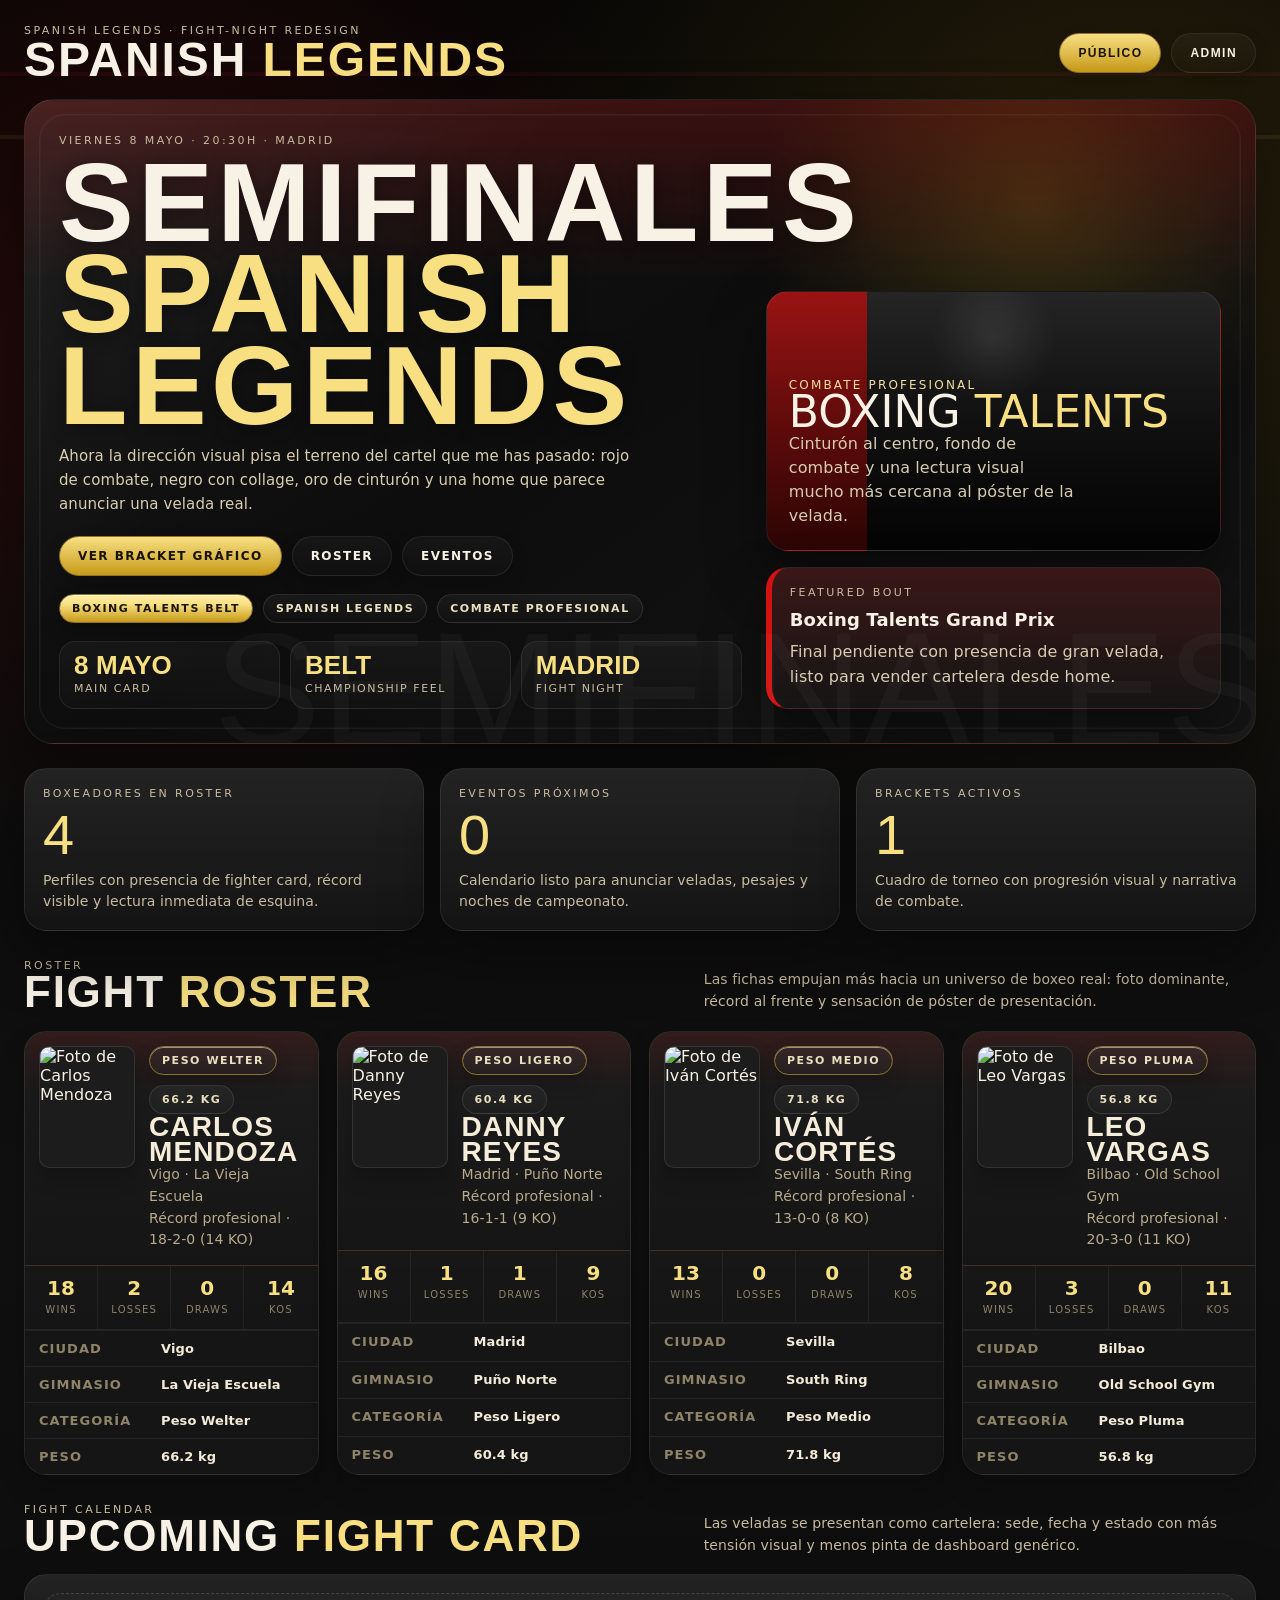
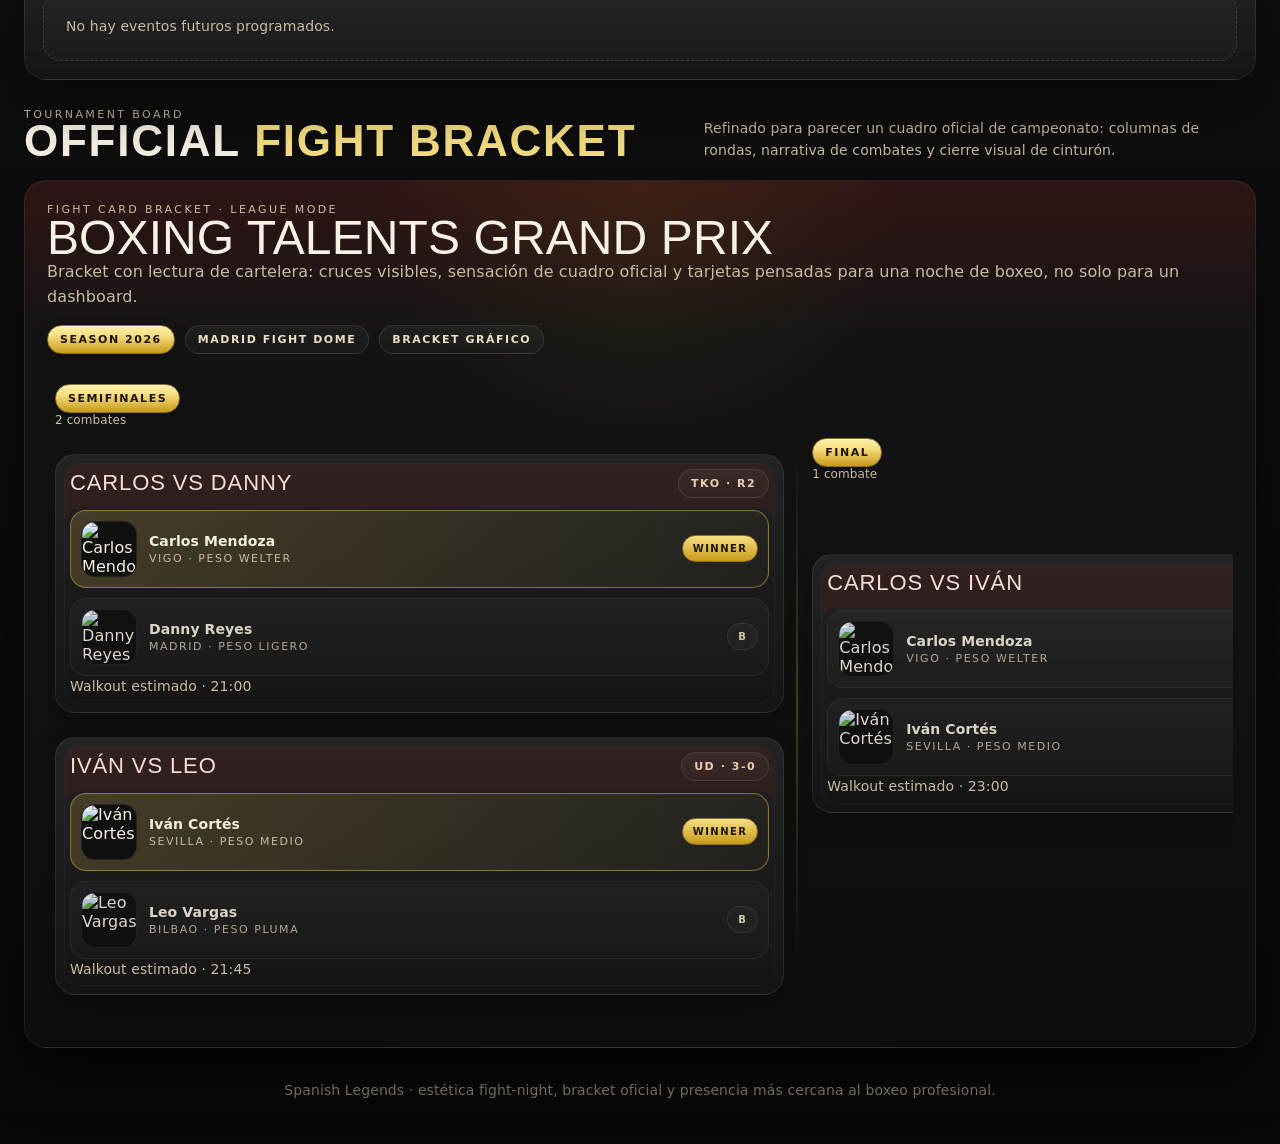
==== index.html @ de7a3618 "Unify fighter cards with a darker sober style" ====
<!DOCTYPE html>
<html lang="es">
<head>
  <meta charset="UTF-8" />
  <meta name="viewport" content="width=device-width, initial-scale=1.0" />
  <title>Spanish Legends — Boxing Talents Fight Night</title>
  <style>
    :root {
      --gold: #c79a18;
      --gold-2: #f7df82;
      --gold-soft: rgba(199, 154, 24, 0.2);
      --red: #d41111;
      --red-soft: rgba(212, 17, 17, 0.22);
      --ink: #050505;
      --panel: #101010;
      --panel-2: #151515;
      --panel-3: #1a1a1a;
      --line: rgba(255,255,255,.1);
      --text: #f8f2e6;
      --muted: #c8bca0;
      --success: #55b578;
      --danger: #ff7c7c;
      --shadow: 0 26px 58px rgba(0,0,0,.42);
      --radius: 22px;
    }

    * { box-sizing: border-box; margin: 0; padding: 0; }

    html { scroll-behavior: smooth; }

    body {
      font-family: Inter, system-ui, -apple-system, BlinkMacSystemFont, "Segoe UI", sans-serif;
      min-height: 100vh;
      color: var(--text);
      background:
        radial-gradient(circle at 12% 12%, rgba(212, 17, 17, .16), transparent 20%),
        radial-gradient(circle at 88% 8%, rgba(199, 154, 24, .16), transparent 24%),
        linear-gradient(180deg, #050505, #101010 44%, #070707 100%);
      letter-spacing: .1px;
    }

    body::before {
      content: "";
      position: fixed;
      inset: 0;
      pointer-events: none;
      opacity: .12;
      background-image:
        linear-gradient(rgba(255,255,255,.03) 1px, transparent 1px),
        linear-gradient(90deg, rgba(255,255,255,.02) 1px, transparent 1px);
      background-size: 100% 32px, 32px 100%;
      mask-image: linear-gradient(180deg, rgba(0,0,0,.92), rgba(0,0,0,.45));
    }

    body::after {
      content: "";
      position: fixed;
      inset: 0;
      pointer-events: none;
      background:
        linear-gradient(180deg, transparent 0 8%, rgba(181,20,47,.16) 8% 8.4%, transparent 8.4% 15%, rgba(201,168,76,.16) 15% 15.4%, transparent 15.4% 100%);
      opacity: .55;
      mix-blend-mode: screen;
    }

    a { color: inherit; text-decoration: none; }

    .wrap {
      max-width: 1360px;
      margin: 0 auto;
      padding: 24px;
      position: relative;
      z-index: 1;
    }

    .topbar {
      display: flex;
      justify-content: space-between;
      gap: 18px;
      align-items: center;
      flex-wrap: wrap;
      padding-bottom: 16px;
    }

    .eyebrow,
    .label,
    .micro-copy {
      text-transform: uppercase;
      letter-spacing: .22em;
      font-size: 11px;
      color: var(--muted);
    }

    .page-title,
    .hero-title,
    .section-title,
    .fighter-name,
    .event-name,
    .match-vs,
    .champion-name {
      font-family: Impact, Haettenschweiler, "Arial Narrow Bold", sans-serif;
      letter-spacing: .04em;
      text-transform: uppercase;
    }

    .page-title {
      font-size: clamp(32px, 5vw, 48px);
      line-height: .95;
    }

    .page-title span,
    .hero-title span,
    .section-title span,
    .champion-name span {
      color: var(--gold-2);
    }

    .tabs,
    .cta-group,
    .hero-actions,
    .fighter-badges,
    .brand-row,
    .item-actions {
      display: flex;
      gap: 10px;
      flex-wrap: wrap;
    }

    button,
    .cta,
    .tab {
      appearance: none;
      border: 1px solid rgba(255,255,255,.08);
      background: linear-gradient(180deg, rgba(255,255,255,.07), rgba(255,255,255,.02));
      color: var(--text);
      border-radius: 999px;
      padding: 12px 18px;
      cursor: pointer;
      font-size: 12px;
      font-weight: 800;
      text-transform: uppercase;
      letter-spacing: .12em;
      transition: transform .18s ease, border-color .18s ease, background .18s ease;
      box-shadow: 0 8px 18px rgba(0,0,0,.18);
    }

    button:hover,
    .cta:hover,
    .tab:hover { transform: translateY(-1px); }

    .cta,
    .tab.active,
    button:not(.secondary):not(.ghost) {
      background: linear-gradient(180deg, var(--gold-2), var(--gold));
      color: #17120a;
      border-color: #8f722e;
    }

    .secondary,
    .ghost,
    .tab.secondary {
      background: linear-gradient(180deg, rgba(255,255,255,.04), rgba(255,255,255,.01));
      color: var(--text);
      border-color: rgba(255,255,255,.08);
    }

    .hero {
      position: relative;
      padding: 34px;
      border-radius: calc(var(--radius) + 8px);
      overflow: hidden;
      background:
        linear-gradient(135deg, rgba(255,255,255,.05), transparent 30%),
        linear-gradient(180deg, rgba(212,17,17,.22), rgba(212,17,17,0) 28%),
        radial-gradient(circle at 82% 16%, rgba(199,154,24,.22), transparent 24%),
        linear-gradient(145deg, #171717 0%, #0d0d0d 46%, #141414 100%);
      border: 1px solid rgba(255,255,255,.08);
      box-shadow: var(--shadow);
      margin-bottom: 24px;
    }

    .hero::after {
      content: "SEMIFINALES";
      position: absolute;
      right: -18px;
      bottom: -18px;
      font-family: Impact, Haettenschweiler, "Arial Narrow Bold", sans-serif;
      font-size: clamp(68px, 14vw, 160px);
      line-height: .9;
      color: rgba(255,255,255,.03);
      pointer-events: none;
    }

    .hero::before {
      content: "";
      position: absolute;
      inset: 14px;
      border: 1px solid rgba(255,255,255,.06);
      border-radius: calc(var(--radius) + 4px);
      pointer-events: none;
      box-shadow: inset 0 0 0 1px rgba(255,255,255,.02);
    }

    .hero-grid {
      display: grid;
      grid-template-columns: minmax(0, 1.2fr) minmax(320px, .8fr);
      gap: 24px;
      align-items: end;
    }

    .hero-copy { max-width: 720px; }

    .hero-title {
      font-size: clamp(54px, 9vw, 112px);
      line-height: .82;
      margin: 10px 0 12px;
      text-shadow: 0 4px 18px rgba(0,0,0,.38);
    }

    .hero-description {
      max-width: 62ch;
      color: #d9ceb0;
      line-height: 1.6;
      font-size: 15px;
    }

    .hero-actions { margin-top: 20px; }

    .hero-badges,
    .fighter-badge,
    .event-badge,
    .round-title,
    .status-chip,
    .brand-pill,
    .belt-mark {
      display: inline-flex;
      align-items: center;
      gap: 8px;
      border-radius: 999px;
      border: 1px solid rgba(255,255,255,.1);
      padding: 7px 12px;
      font-size: 11px;
      text-transform: uppercase;
      letter-spacing: .14em;
      font-weight: 700;
    }

    .belt-mark,
    .round-title,
    .hero-badge--gold,
    .fighter-badge--gold {
      color: #1c1407;
      background: linear-gradient(180deg, #fff0a8, var(--gold-2) 35%, var(--gold));
      border-color: #8f722e;
      box-shadow: inset 0 1px 0 rgba(255,255,255,.5), 0 8px 18px rgba(0,0,0,.22);
    }

    .hero-badge--dark,
    .fighter-badge,
    .event-badge,
    .brand-pill,
    .status-chip {
      color: #eadfbe;
      background: linear-gradient(180deg, rgba(255,255,255,.05), rgba(255,255,255,.02));
    }

    .hero-side {
      display: grid;
      gap: 16px;
    }

    .hero-poster,
    .promo-card,
    .card {
      position: relative;
      overflow: hidden;
      border-radius: var(--radius);
      background:
        linear-gradient(180deg, rgba(255,255,255,.04), rgba(255,255,255,.015)),
        linear-gradient(180deg, var(--panel-3), var(--panel));
      border: 1px solid rgba(255,255,255,.08);
      box-shadow: var(--shadow);
    }

    .hero-poster {
      min-height: 260px;
      padding: 22px;
      display: grid;
      align-content: end;
      background:
        linear-gradient(180deg, rgba(0,0,0,.12), rgba(0,0,0,.74)),
        linear-gradient(90deg, rgba(212,17,17,.78) 0 22%, rgba(212,17,17,0) 22%),
        radial-gradient(circle at 50% 18%, rgba(255,255,255,.12), transparent 20%),
        linear-gradient(180deg, #2a2a2a 0%, #111 100%);
    }

    .poster-kicker { color: #f3df9f; font-size: 12px; text-transform: uppercase; letter-spacing: .18em; }
    .poster-title { font-size: clamp(28px, 5vw, 44px); line-height: .92; }
    .poster-subtitle { color: #d8ccb0; max-width: 28ch; line-height: 1.5; }

    .promo-card {
      padding: 18px;
      display: grid;
      gap: 10px;
      background:
        linear-gradient(180deg, rgba(212,17,17,.18), rgba(255,255,255,.02)),
        linear-gradient(180deg, #181818, #101010);
      border-left: 6px solid var(--red);
    }

    .promo-card strong { font-size: 18px; }
    .promo-card p { color: #d8ccb2; line-height: 1.55; }

    .impact-strip {
      margin-top: 18px;
      display: grid;
      grid-template-columns: repeat(3, minmax(0, 1fr));
      gap: 10px;
    }

    .impact-pill {
      padding: 12px 14px;
      border-radius: 16px;
      border: 1px solid rgba(255,255,255,.08);
      background: linear-gradient(180deg, rgba(255,255,255,.04), rgba(255,255,255,.015));
    }

    .impact-pill strong {
      display: block;
      font-family: Impact, Haettenschweiler, "Arial Narrow Bold", sans-serif;
      font-size: 26px;
      line-height: .88;
      color: var(--gold-2);
    }

    .impact-pill span {
      font-size: 11px;
      text-transform: uppercase;
      letter-spacing: .14em;
      color: var(--muted);
    }

    .stats {
      display: grid;
      grid-template-columns: repeat(auto-fit, minmax(180px, 1fr));
      gap: 16px;
      margin-bottom: 28px;
    }

    .stat-card {
      padding: 22px;
      min-height: 142px;
      display: grid;
      gap: 10px;
      align-content: end;
    }

    .stat-number {
      font-family: Impact, Haettenschweiler, "Arial Narrow Bold", sans-serif;
      font-size: clamp(36px, 5vw, 56px);
      line-height: .9;
      color: var(--gold-2);
    }

    .stat-copy { color: var(--muted); line-height: 1.5; font-size: 14px; }

    .section { margin-top: 28px; }
    .section-head {
      display: flex;
      justify-content: space-between;
      gap: 16px;
      align-items: end;
      margin-bottom: 18px;
      flex-wrap: wrap;
    }

    .section-title {
      font-size: clamp(30px, 5vw, 44px);
      line-height: .92;
    }

    .section-copy {
      color: var(--muted);
      max-width: 62ch;
      line-height: 1.6;
      font-size: 14px;
    }

    .grid { display: grid; gap: 18px; }
    .fighters-grid { grid-template-columns: repeat(auto-fit, minmax(280px, 1fr)); }
    .events-grid { grid-template-columns: repeat(auto-fit, minmax(260px, 1fr)); }
    .list { display: grid; gap: 12px; }

    .card { padding: 18px; }

    .fighter-card {
      display: grid;
      gap: 0;
      min-height: 100%;
      padding: 0;
      overflow: hidden;
      background:
        linear-gradient(180deg, rgba(255,255,255,.03), rgba(255,255,255,.01)),
        linear-gradient(180deg, #181818, #111111);
      border: 1px solid rgba(255,255,255,.08);
      box-shadow: 0 14px 26px rgba(0,0,0,.22);
    }

    .fighter-hero {
      position: relative;
      display: grid;
      grid-template-columns: 96px 1fr;
      gap: 14px;
      align-items: start;
      padding: 14px;
      background:
        linear-gradient(180deg, rgba(212,17,17,.12), rgba(212,17,17,0) 26%),
        linear-gradient(180deg, #1d1d1d, #151515);
      border-bottom: 1px solid rgba(255,255,255,.08);
    }

    .fighter-photo {
      width: 96px;
      height: 122px;
      border-radius: 10px;
      object-fit: cover;
      border: 1px solid rgba(255,255,255,.1);
      background: #1c1c1c;
      box-shadow: 0 10px 20px rgba(0,0,0,.22);
    }

    .fighter-name {
      font-size: 28px;
      line-height: .9;
      color: #f5ecda;
    }

    .fighter-card .fighter-meta,
    .fighter-card .record {
      color: #b9ab8c;
    }

    .fighter-meta,
    .record,
    .event-meta,
    .round-subtitle,
    .match-note,
    .empty-state,
    footer,
    .form-help,
    .err,
    .ok { font-size: 14px; line-height: 1.55; color: var(--muted); }

    .fighter-record {
      display: grid;
      grid-template-columns: repeat(4, minmax(0, 1fr));
      gap: 0;
      background: #121212;
      border-bottom: 1px solid rgba(255,255,255,.08);
    }

    .fighter-stat {
      padding: 12px 10px;
      background: linear-gradient(180deg, rgba(255,255,255,.02), rgba(255,255,255,.01));
      border-right: 1px solid rgba(255,255,255,.06);
      text-align: center;
    }

    .fighter-stat:last-child { border-right: 0; }

    .fighter-stat strong {
      display: block;
      font-family: Inter, system-ui, sans-serif;
      font-size: 20px;
      line-height: 1;
      font-weight: 900;
      color: var(--gold-2);
    }

    .fighter-stat span {
      font-size: 10px;
      text-transform: uppercase;
      letter-spacing: .12em;
      color: #8f8368;
    }

    .fighter-table {
      display: grid;
      background: #151515;
    }

    .fighter-row {
      display: grid;
      grid-template-columns: 110px 1fr;
      gap: 12px;
      padding: 10px 14px;
      border-top: 1px solid rgba(255,255,255,.06);
      font-size: 13px;
      color: #dbd0b8;
    }

    .fighter-row dt {
      font-weight: 800;
      text-transform: uppercase;
      letter-spacing: .08em;
      color: #8f8368;
    }

    .fighter-row dd {
      margin: 0;
      font-weight: 600;
      color: #f3ead7;
    }

    .event-card {
      min-height: 100%;
      display: grid;
      gap: 14px;
      padding: 20px;
    }

    .event-name { font-size: 30px; line-height: .95; }

    .event-line {
      display: flex;
      justify-content: space-between;
      gap: 14px;
      align-items: center;
      flex-wrap: wrap;
    }

    .bracket-shell {
      padding: 22px;
      background:
        linear-gradient(180deg, rgba(212,17,17,.14), rgba(212,17,17,0) 18%),
        radial-gradient(circle at 50% 0%, rgba(199,154,24,.1), transparent 25%),
        linear-gradient(180deg, #151515, #0d0d0d);
    }

    .bracket-meta {
      display: flex;
      justify-content: space-between;
      gap: 16px;
      align-items: center;
      flex-wrap: wrap;
      margin-bottom: 20px;
    }

    .bracket-name {
      font-family: Impact, Haettenschweiler, "Arial Narrow Bold", sans-serif;
      font-size: clamp(32px, 5vw, 48px);
      line-height: .92;
      text-transform: uppercase;
    }

    .bracket-subcopy { color: var(--muted); line-height: 1.55; }

    .bracket-graphic {
      overflow-x: auto;
      padding-bottom: 12px;
    }

    .bracket-grid {
      display: grid;
      grid-auto-flow: column;
      grid-auto-columns: minmax(300px, 1fr);
      gap: 28px;
      min-width: max-content;
      align-items: start;
      padding: 10px 8px 18px;
    }

    .round-col {
      position: relative;
      display: grid;
      gap: var(--match-gap, 24px);
      padding-top: var(--round-offset, 0px);
      min-width: 300px;
    }

    .round-col::after {
      content: "";
      position: absolute;
      top: 58px;
      right: -14px;
      bottom: 26px;
      width: 2px;
      background: linear-gradient(180deg, transparent, rgba(201,168,76,.3), transparent);
    }

    .round-col:last-child::after,
    .round-col.champion-col::after { display: none; }

    .round-title { width: fit-content; margin-bottom: 2px; }
    .round-subtitle { font-size: 12px; margin-top: -4px; }

    .match-card {
      position: relative;
      padding: 14px;
      border-radius: 20px;
      background:
        linear-gradient(180deg, rgba(255,255,255,.04), rgba(255,255,255,.015)),
        linear-gradient(180deg, #1a1a1a, #101010);
      border: 1px solid rgba(255,255,255,.08);
      box-shadow: 0 12px 24px rgba(0,0,0,.24);
      overflow: hidden;
    }

    .match-card::before {
      content: "";
      position: absolute;
      right: -15px;
      top: 50%;
      width: 15px;
      height: 2px;
      background: rgba(201,168,76,.55);
      transform: translateY(-50%);
    }

    .match-card::after {
      content: "";
      position: absolute;
      inset: 8px;
      border-radius: 16px;
      border: 1px solid rgba(255,255,255,.03);
      pointer-events: none;
      box-shadow: inset 0 44px 0 rgba(212,17,17,.08);
    }

    .round-col:last-child .match-card::before,
    .champion-col .match-card::before { display: none; }

    .match-topline,
    .fighter-slot,
    .champion-card,
    .admin-shell,
    .form-grid {
      display: grid;
      gap: 12px;
    }

    .match-topline {
      grid-template-columns: 1fr auto;
      align-items: center;
      margin-bottom: 12px;
    }

    .match-vs { font-size: 22px; line-height: .92; }

    .fighter-slot {
      grid-template-columns: 56px 1fr auto;
      align-items: center;
      gap: 12px;
      padding: 10px;
      border-radius: 16px;
      border: 1px solid rgba(255,255,255,.06);
      background: linear-gradient(180deg, rgba(255,255,255,.03), rgba(255,255,255,.015));
    }

    .fighter-slot + .fighter-slot { margin-top: 10px; }

    .fighter-slot.winner {
      border-color: rgba(201,168,76,.55);
      background: linear-gradient(90deg, rgba(201,168,76,.22), rgba(201,168,76,.04));
      box-shadow: inset 0 0 0 1px rgba(255,255,255,.03);
    }

    .fighter-slot.pending {
      opacity: .88;
    }

    .slot-photo {
      width: 56px;
      height: 56px;
      border-radius: 14px;
      object-fit: cover;
      background: #0f0f0f;
      border: 1px solid rgba(255,255,255,.08);
    }

    .slot-name {
      font-weight: 800;
      font-size: 14px;
      color: #f5efdc;
    }

    .slot-meta {
      font-size: 11px;
      text-transform: uppercase;
      letter-spacing: .14em;
      color: var(--muted);
      margin-top: 3px;
    }

    .slot-seed,
    .winner-chip {
      justify-self: end;
      border-radius: 999px;
      padding: 7px 10px;
      font-size: 10px;
      text-transform: uppercase;
      letter-spacing: .14em;
      font-weight: 800;
      border: 1px solid rgba(255,255,255,.08);
      color: #eadfbe;
      background: rgba(255,255,255,.03);
    }

    .winner-chip {
      color: #1b1407;
      background: linear-gradient(180deg, var(--gold-2), var(--gold));
      border-color: #8f722e;
    }

    .champion-col {
      min-width: 320px;
      align-self: center;
      padding-top: 90px;
    }

    .champion-card {
      align-content: start;
      gap: 16px;
      min-height: 260px;
      padding: 20px;
      border-radius: 24px;
      background:
        linear-gradient(180deg, rgba(255,255,255,.86), rgba(255,255,255,.78)),
        linear-gradient(180deg, #ffffff, #e8e2d7 100%);
      border: 3px solid rgba(199,154,24,.7);
      box-shadow: 0 22px 42px rgba(0,0,0,.34);
    }

    .champion-card img {
      width: 100%;
      max-width: 180px;
      aspect-ratio: 1 / 1.08;
      object-fit: cover;
      margin: 0 auto;
      border-radius: 22px;
      border: 1px solid rgba(255,255,255,.1);
    }

    .champion-name {
      font-size: 34px;
      line-height: .92;
      text-align: center;
      color: #20170a;
    }

    .champion-copy {
      text-align: center;
      color: #5e4b24;
      line-height: 1.6;
      font-size: 14px;
      font-weight: 700;
    }

    .empty-state {
      padding: 22px;
      border-radius: 18px;
      border: 1px dashed rgba(255,255,255,.14);
      background: rgba(255,255,255,.02);
    }

    .admin-shell {
      grid-template-columns: 240px minmax(0, 1fr);
      gap: 16px;
      align-items: start;
    }

    .admin-menu { display: grid; gap: 10px; }

    .admin-panel h3 {
      margin-bottom: 12px;
      font-size: 24px;
      font-family: Impact, Haettenschweiler, "Arial Narrow Bold", sans-serif;
      letter-spacing: .04em;
      text-transform: uppercase;
    }

    form { display: grid; gap: 12px; margin-bottom: 16px; }

    .form-grid {
      grid-template-columns: repeat(auto-fit, minmax(180px, 1fr));
    }

    input,
    select {
      width: 100%;
      border: 1px solid rgba(255,255,255,.08);
      border-radius: 14px;
      padding: 13px 14px;
      background: #0d0d0d;
      color: var(--text);
      outline: none;
    }

    input:focus,
    select:focus {
      border-color: rgba(201,168,76,.5);
      box-shadow: 0 0 0 3px rgba(201,168,76,.12);
    }

    select[multiple] { min-height: 180px; }

    .err { color: var(--danger); }
    .ok { color: var(--success); }
    .match { border-top: 1px dashed rgba(255,255,255,.08); padding-top: 14px; margin-top: 14px; }

    footer {
      padding: 32px 0 18px;
      text-align: center;
      color: #817864;
    }

    @media (max-width: 1100px) {
      .hero-grid,
      .admin-shell {
        grid-template-columns: 1fr;
      }
    }

    @media (max-width: 720px) {
      .wrap { padding: 18px; }
      .hero { padding: 24px; }
      .fighter-hero { grid-template-columns: 88px 1fr; }
      .fighter-photo { width: 88px; height: 120px; }
      .fighter-record { grid-template-columns: repeat(2, 1fr); }
      .fighter-slot { grid-template-columns: 46px 1fr; }
      .slot-seed,
      .winner-chip { grid-column: 2; justify-self: start; }
      .slot-photo { width: 46px; height: 46px; border-radius: 12px; }
      .bracket-grid { grid-auto-columns: minmax(270px, 1fr); }
      .round-col,
      .champion-col { min-width: 270px; }
      .impact-strip { grid-template-columns: 1fr; }
    }
  </style>
</head>
<body>
  <div class="wrap" id="app"></div>

  <script>
    const WEIGHT_CLASSES = [
      { key: 'Peso Mosca', min: 0, max: 50.8 },
      { key: 'Peso Gallo', min: 50.9, max: 53.5 },
      { key: 'Peso Pluma', min: 53.6, max: 57.1 },
      { key: 'Peso Ligero', min: 57.2, max: 61.2 },
      { key: 'Peso Welter', min: 61.3, max: 66.7 },
      { key: 'Peso Medio', min: 66.8, max: 72.6 },
      { key: 'Peso Semipesado', min: 72.7, max: 79.4 },
      { key: 'Peso Pesado', min: 79.5, max: 130 }
    ];

    const storageKey = 'boxing-talents-mvp1';
    let editRefs = { fighterId: null, eventId: null };

    function uid() {
      return crypto.randomUUID();
    }

    function createDefaultFighters() {
      return [
        { id: uid(), name: 'Carlos Mendoza', city: 'Vigo', gym: 'La Vieja Escuela', category: 'Peso Welter', weight: 66.2, wins: 18, losses: 2, draws: 0, kos: 14, photo: 'https://images.unsplash.com/photo-1517836357463-d25dfeac3438?auto=format&fit=crop&w=720&q=80' },
        { id: uid(), name: 'Danny Reyes', city: 'Madrid', gym: 'Puño Norte', category: 'Peso Ligero', weight: 60.4, wins: 16, losses: 1, draws: 1, kos: 9, photo: 'https://images.unsplash.com/photo-1517430816045-df4b7de11d1d?auto=format&fit=crop&w=720&q=80' },
        { id: uid(), name: 'Iván Cortés', city: 'Sevilla', gym: 'South Ring', category: 'Peso Medio', weight: 71.8, wins: 13, losses: 0, draws: 0, kos: 8, photo: 'https://images.unsplash.com/photo-1544717305-2782549b5136?auto=format&fit=crop&w=720&q=80' },
        { id: uid(), name: 'Leo Vargas', city: 'Bilbao', gym: 'Old School Gym', category: 'Peso Pluma', weight: 56.8, wins: 20, losses: 3, draws: 0, kos: 11, photo: 'https://images.unsplash.com/photo-1566753323558-f4e0952af115?auto=format&fit=crop&w=720&q=80' }
      ];
    }

    function getRoundName(size, fallback = 'Ronda inicial') {
      const labels = {
        2: 'Final',
        4: 'Semifinales',
        8: 'Cuartos de final',
        16: 'Octavos de final'
      };
      return labels[size] || fallback;
    }

    function buildBracketRounds(participants, firstRoundName) {
      const rounds = [];
      let currentParticipants = [...participants];
      let roundSize = participants.length;

      while (currentParticipants.length >= 2) {
        const matches = [];
        for (let i = 0; i < currentParticipants.length; i += 2) {
          matches.push({
            fighter1Id: currentParticipants[i] || null,
            fighter2Id: currentParticipants[i + 1] || null,
            winnerId: null,
            method: 'Pendiente',
            scheduled: null
          });
        }

        rounds.push({
          name: rounds.length === 0 ? firstRoundName : getRoundName(roundSize, `Ronda ${rounds.length + 1}`),
          matches
        });

        currentParticipants = new Array(Math.floor(currentParticipants.length / 2)).fill(null);
        roundSize = currentParticipants.length;
      }

      return rounds;
    }

    function createDemoBracket(fighters) {
      const participants = fighters.slice(0, 4).map(f => f.id);
      const rounds = buildBracketRounds(participants, 'Semifinales');

      if (rounds[0]?.matches[0]) {
        rounds[0].matches[0].winnerId = fighters[0].id;
        rounds[0].matches[0].method = 'TKO · R2';
        rounds[0].matches[0].scheduled = '21:00';
      }
      if (rounds[0]?.matches[1]) {
        rounds[0].matches[1].winnerId = fighters[2].id;
        rounds[0].matches[1].method = 'UD · 3-0';
        rounds[0].matches[1].scheduled = '21:45';
      }
      if (rounds[1]?.matches[0]) {
        rounds[1].matches[0].fighter1Id = fighters[0].id;
        rounds[1].matches[0].fighter2Id = fighters[2].id;
        rounds[1].matches[0].scheduled = '23:00';
      }

      return {
        id: uid(),
        name: 'Boxing Talents Grand Prix',
        season: '2026',
        venue: 'Madrid Fight Dome',
        isActive: true,
        rounds
      };
    }

    function createDefaultState() {
      const fighters = createDefaultFighters();
      const events = [
        { id: uid(), name: 'Night of Talents', date: '2026-05-12', venue: 'Madrid Arena', status: 'Programado' },
        { id: uid(), name: 'Golden Gloves', date: '2026-06-01', venue: 'Bilbao Coliseum', status: 'Abierto' }
      ];

      return {
        ui: { activeTab: 'public', adminSection: 'fighters', isAdmin: false },
        adminPass: 'boxing123',
        fighters,
        events,
        brackets: [createDemoBracket(fighters)]
      };
    }

    function placeholderPhoto(name) {
      return `https://placehold.co/320x380/141414/F8F2DF?text=${encodeURIComponent(name || 'Boxeador')}`;
    }

    function normalizeRounds(rounds) {
      if (!Array.isArray(rounds) || rounds.length === 0) return [];
      return rounds.map((round, roundIndex) => ({
        name: round?.name || getRoundName(Math.pow(2, Math.max(rounds.length - roundIndex - 1, 0)), `Ronda ${roundIndex + 1}`),
        matches: Array.isArray(round?.matches)
          ? round.matches.map(match => ({
              fighter1Id: match?.fighter1Id || null,
              fighter2Id: match?.fighter2Id || null,
              winnerId: match?.winnerId || null,
              method: match?.method || 'Pendiente',
              scheduled: match?.scheduled || null
            }))
          : []
      }));
    }

    function enrichBracket(bracket, fallbackFighters) {
      const participants = fallbackFighters.slice(0, Math.max(2, Math.min(8, fallbackFighters.length))).map(f => f.id);
      const rounds = normalizeRounds(bracket?.rounds);
      const safeRounds = rounds.length ? rounds : buildBracketRounds(participants, getRoundName(participants.length));
      propagateBracketForward(safeRounds, 0);

      return {
        id: bracket?.id || uid(),
        name: bracket?.name || 'Boxing Talents Grand Prix',
        season: bracket?.season || '2026',
        venue: bracket?.venue || 'Rockanbox Arena',
        isActive: bracket?.isActive !== false,
        rounds: safeRounds
      };
    }

    function loadState() {
      const base = createDefaultState();
      try {
        const raw = localStorage.getItem(storageKey);
        if (!raw) return structuredClone(base);
        const parsed = JSON.parse(raw);
        const fighters = (parsed.fighters?.length ? parsed.fighters : base.fighters).map(f => ({
          ...f,
          photo: f.photo || placeholderPhoto(f.name)
        }));
        const brackets = parsed.brackets?.length
          ? parsed.brackets.map(b => enrichBracket(b, fighters))
          : base.brackets.map(b => enrichBracket(b, fighters));

        return {
          ...base,
          ...parsed,
          fighters,
          events: parsed.events?.length ? parsed.events : base.events,
          brackets,
          ui: { ...base.ui, ...(parsed.ui || {}), isAdmin: false }
        };
      } catch {
        return structuredClone(base);
      }
    }

    let state = loadState();

    function saveState() {
      localStorage.setItem(storageKey, JSON.stringify({ ...state, ui: { ...state.ui, isAdmin: false } }));
    }

    function setState(updater) {
      state = updater(state);
      saveState();
      render();
    }

    function categoryOptions(selected) {
      return WEIGHT_CLASSES.map(c => `<option value="${c.key}" ${c.key === selected ? 'selected' : ''}>${c.key}</option>`).join('');
    }

    function findWeightClass(key) {
      return WEIGHT_CLASSES.find(c => c.key === key);
    }

    function fighterById(id) {
      return state.fighters.find(f => f.id === id) || null;
    }

    function validateFighter(payload) {
      const required = ['name', 'city', 'gym', 'category'];
      for (const field of required) if (!payload[field]) return `${field} es obligatorio`;
      if (!payload.photo) return 'La foto es obligatoria';
      const weight = Number(payload.weight);
      if (!Number.isFinite(weight) || weight <= 0) return 'Peso inválido';
      const klass = findWeightClass(payload.category);
      if (!klass) return 'Categoría inválida';
      if (weight < klass.min || weight > klass.max) {
        return `Peso incoherente para ${klass.key} (${klass.min}kg-${klass.max}kg)`;
      }
      return null;
    }

    function validateEvent(payload) {
      if (!payload.name || !payload.venue || !payload.status || !payload.date) return 'Todos los campos de evento son obligatorios';
      const date = new Date(payload.date + 'T00:00:00');
      if (Number.isNaN(date.getTime())) return 'Fecha inválida';
      return null;
    }

    function validateRoundSize(participants) {
      if (participants.length < 2 || participants.length % 2 !== 0) {
        return 'Se requieren participantes pares y al menos 2 para crear combates';
      }
      return null;
    }

    function toDateOnly(value) {
      const date = new Date(value + 'T00:00:00');
      if (Number.isNaN(date.getTime())) return null;
      return date;
    }

    function getTodayDateOnly() {
      const now = new Date();
      return new Date(now.getFullYear(), now.getMonth(), now.getDate());
    }

    function getUpcomingEvents(events) {
      const today = getTodayDateOnly();
      return events
        .filter(e => {
          const date = toDateOnly(e.date);
          return date && date >= today;
        })
        .sort((a, b) => toDateOnly(a.date) - toDateOnly(b.date));
    }

    function getActiveBracket(brackets) {
      return brackets.find(b => b.isActive) || null;
    }

    function propagateBracketForward(rounds, fromRoundIndex = 0) {
      for (let r = Math.max(1, fromRoundIndex + 1); r < rounds.length; r += 1) {
        const previousRound = rounds[r - 1];
        const currentRound = rounds[r];
        currentRound.matches.forEach((match, matchIndex) => {
          const prevMatchA = previousRound.matches[matchIndex * 2] || null;
          const prevMatchB = previousRound.matches[matchIndex * 2 + 1] || null;
          const nextFighter1Id = prevMatchA?.winnerId || null;
          const nextFighter2Id = prevMatchB?.winnerId || null;
          match.fighter1Id = nextFighter1Id;
          match.fighter2Id = nextFighter2Id;
          if (match.winnerId && match.winnerId !== nextFighter1Id && match.winnerId !== nextFighter2Id) {
            match.winnerId = null;
            match.method = 'Pendiente';
          }
        });
      }
    }

    function updateBracketWinner(bracket, roundIndex, matchIndex, winnerId) {
      const clone = structuredClone(bracket);
      const match = clone.rounds?.[roundIndex]?.matches?.[matchIndex];
      if (!match) return clone;
      match.winnerId = winnerId;
      match.method = roundIndex === clone.rounds.length - 1 ? 'Champion decided' : 'Ganador confirmado';
      propagateBracketForward(clone.rounds, roundIndex);
      return clone;
    }

    function getChampion(bracket) {
      if (!bracket?.rounds?.length) return null;
      const finalRound = bracket.rounds[bracket.rounds.length - 1];
      const finalMatch = finalRound?.matches?.[0];
      return finalMatch?.winnerId ? fighterById(finalMatch.winnerId) : null;
    }

    function renderFighterSlot(match, fighterId, slotLabel, isWinner) {
      const fighter = fighterById(fighterId);
      return `
        <div class="fighter-slot ${isWinner ? 'winner' : 'pending'}">
          <img class="slot-photo" src="${fighter?.photo || placeholderPhoto(fighter?.name || slotLabel)}" alt="${fighter?.name || slotLabel}" loading="lazy" />
          <div>
            <div class="slot-name">${fighter?.name || 'Pendiente'}</div>
            <div class="slot-meta">${fighter ? `${fighter.city} · ${fighter.category}` : 'Por definir'}</div>
          </div>
          <span class="${isWinner ? 'winner-chip' : 'slot-seed'}">${isWinner ? 'Winner' : slotLabel}</span>
        </div>
      `;
    }

    function renderBracketGraphic(bracket) {
      if (!bracket) {
        return '<article class="card bracket-shell"><div class="empty-state">No hay un bracket activo en este momento.</div></article>';
      }

      const champion = getChampion(bracket);

      return `
        <article class="card bracket-shell">
          <div class="bracket-meta">
            <div>
              <div class="eyebrow">Fight card bracket · league mode</div>
              <div class="bracket-name">${bracket.name}</div>
              <p class="bracket-subcopy">Bracket con lectura de cartelera: cruces visibles, sensación de cuadro oficial y tarjetas pensadas para una noche de boxeo, no solo para un dashboard.</p>
            </div>
            <div class="brand-row">
              <span class="belt-mark">Season ${bracket.season || '2026'}</span>
              <span class="brand-pill">${bracket.venue || 'Fight Dome'}</span>
              <span class="brand-pill">Bracket gráfico</span>
            </div>
          </div>
          <div class="bracket-graphic">
            <div class="bracket-grid">
              ${bracket.rounds.map((round, roundIndex) => `
                <section class="round-col" style="--round-offset:${roundIndex * 54}px; --match-gap:${24 + roundIndex * 46}px;">
                  <div>
                    <span class="round-title">${round.name}</span>
                    <p class="round-subtitle">${round.matches.length} combate${round.matches.length !== 1 ? 's' : ''}</p>
                  </div>
                  ${round.matches.map((match, matchIndex) => {
                    const fighter1 = fighterById(match.fighter1Id);
                    const fighter2 = fighterById(match.fighter2Id);
                    const matchTitle = fighter1 && fighter2 ? `${fighter1.name.split(' ')[0]} vs ${fighter2.name.split(' ')[0]}` : `Bout ${matchIndex + 1}`;
                    return `
                      <article class="match-card">
                        <div class="match-topline">
                          <div class="match-vs">${matchTitle}</div>
                          <span class="status-chip">${match.method || 'Pendiente'}</span>
                        </div>
                        ${renderFighterSlot(match, match.fighter1Id, 'A', match.winnerId && match.winnerId === match.fighter1Id)}
                        ${renderFighterSlot(match, match.fighter2Id, 'B', match.winnerId && match.winnerId === match.fighter2Id)}
                        <p class="match-note">${match.scheduled ? `Walkout estimado · ${match.scheduled}` : 'Esperando decisión oficial para cerrar el pase a la siguiente esquina del cuadro.'}</p>
                      </article>
                    `;
                  }).join('')}
                </section>
              `).join('')}
              <section class="round-col champion-col">
                <div>
                  <span class="round-title">Champion</span>
                  <p class="round-subtitle">Cinturón Spanish Legends</p>
                </div>
                <article class="champion-card">
                  <img src="${champion?.photo || placeholderPhoto(champion?.name || 'Champion')}" alt="${champion?.name || 'Champion'}" loading="lazy" />
                  <div class="champion-name">${champion ? champion.name : '<span>Pending</span> Winner'}</div>
                  <p class="champion-copy">${champion ? `${champion.city} · ${champion.category} · ${champion.wins}-${champion.losses}-${champion.draws}` : 'La tarjeta final queda lista para coronar al campeón cuando se cierre la última pelea.'}</p>
                  <div class="brand-row">
                    <span class="belt-mark">Main Event</span>
                    <span class="brand-pill">Championship board</span>
                  </div>
                </article>
              </section>
            </div>
          </div>
        </article>
      `;
    }

    function publicView() {
      const upcomingEvents = getUpcomingEvents(state.events);
      const activeBracket = getActiveBracket(state.brackets);
      const champion = getChampion(activeBracket);

      return `
        <section class="hero">
          <div class="hero-grid">
            <div class="hero-copy">
              <div class="eyebrow">Viernes 8 mayo · 20:30h · Madrid</div>
              <h2 class="hero-title">SEMIFINALES <span>SPANISH LEGENDS</span></h2>
              <p class="hero-description">Ahora la dirección visual pisa el terreno del cartel que me has pasado: rojo de combate, negro con collage, oro de cinturón y una home que parece anunciar una velada real.</p>
              <div class="hero-actions">
                <a class="cta" href="#bracket">Ver bracket gráfico</a>
                <a class="cta secondary" href="#fighters">Roster</a>
                <a class="cta secondary" href="#events">Eventos</a>
              </div>
              <div class="brand-row" style="margin-top:18px;">
                <span class="belt-mark">Boxing Talents Belt</span>
                <span class="brand-pill">Spanish Legends</span>
                <span class="brand-pill">Combate profesional</span>
              </div>
              <div class="impact-strip">
                <div class="impact-pill"><strong>8 MAYO</strong><span>main card</span></div>
                <div class="impact-pill"><strong>BELT</strong><span>championship feel</span></div>
                <div class="impact-pill"><strong>MADRID</strong><span>fight night</span></div>
              </div>
            </div>
            <div class="hero-side">
              <article class="hero-poster">
                <div class="poster-kicker">Combate profesional</div>
                <div class="poster-title">BOXING <span style="color:var(--gold-2);">TALENTS</span></div>
                <p class="poster-subtitle">Cinturón al centro, fondo de combate y una lectura visual mucho más cercana al póster de la velada.</p>
              </article>
              <article class="promo-card">
                <div class="eyebrow">Featured bout</div>
                <strong>${champion ? champion.name : activeBracket?.name || 'Championship mode'}</strong>
                <p>${champion ? `Aspirante destacado al cinturón en ${champion.category}, con presencia de main event.` : 'Final pendiente con presencia de gran velada, listo para vender cartelera desde home.'}</p>
              </article>
            </div>
          </div>
        </section>

        <section class="stats">
          <article class="card stat-card">
            <div class="label">Boxeadores en roster</div>
            <div class="stat-number">${state.fighters.length}</div>
            <p class="stat-copy">Perfiles con presencia de fighter card, récord visible y lectura inmediata de esquina.</p>
          </article>
          <article class="card stat-card">
            <div class="label">Eventos próximos</div>
            <div class="stat-number">${upcomingEvents.length}</div>
            <p class="stat-copy">Calendario listo para anunciar veladas, pesajes y noches de campeonato.</p>
          </article>
          <article class="card stat-card">
            <div class="label">Brackets activos</div>
            <div class="stat-number">${activeBracket ? 1 : 0}</div>
            <p class="stat-copy">Cuadro de torneo con progresión visual y narrativa de combate.</p>
          </article>
        </section>

        <section id="fighters" class="section">
          <div class="section-head">
            <div>
              <div class="eyebrow">Roster</div>
              <h2 class="section-title">Fight <span>roster</span></h2>
            </div>
            <p class="section-copy">Las fichas empujan más hacia un universo de boxeo real: foto dominante, récord al frente y sensación de póster de presentación.</p>
          </div>
          <div class="grid fighters-grid">
            ${state.fighters.map(f => `
              <article class="card fighter-card">
                <div class="fighter-hero">
                  <img class="fighter-photo" src="${f.photo}" alt="Foto de ${f.name}" loading="lazy" />
                  <div>
                    <div class="fighter-badges">
                      <span class="fighter-badge fighter-badge--gold">${f.category}</span>
                      <span class="fighter-badge">${f.weight} kg</span>
                    </div>
                    <h3 class="fighter-name">${f.name}</h3>
                    <p class="fighter-meta">${f.city} · ${f.gym}</p>
                    <p class="record">Récord profesional · ${f.wins}-${f.losses}-${f.draws} (${f.kos} KO)</p>
                  </div>
                </div>
                <div class="fighter-record">
                  <div class="fighter-stat"><strong>${f.wins}</strong><span>Wins</span></div>
                  <div class="fighter-stat"><strong>${f.losses}</strong><span>Losses</span></div>
                  <div class="fighter-stat"><strong>${f.draws}</strong><span>Draws</span></div>
                  <div class="fighter-stat"><strong>${f.kos}</strong><span>KOs</span></div>
                </div>
                <dl class="fighter-table">
                  <div class="fighter-row"><dt>Ciudad</dt><dd>${f.city}</dd></div>
                  <div class="fighter-row"><dt>Gimnasio</dt><dd>${f.gym}</dd></div>
                  <div class="fighter-row"><dt>Categoría</dt><dd>${f.category}</dd></div>
                  <div class="fighter-row"><dt>Peso</dt><dd>${f.weight} kg</dd></div>
                </dl>
              </article>
            `).join('')}
          </div>
        </section>

        <section id="events" class="section">
          <div class="section-head">
            <div>
              <div class="eyebrow">Fight calendar</div>
              <h2 class="section-title">Upcoming <span>fight card</span></h2>
            </div>
            <p class="section-copy">Las veladas se presentan como cartelera: sede, fecha y estado con más tensión visual y menos pinta de dashboard genérico.</p>
          </div>
          ${upcomingEvents.length ? `
            <div class="grid events-grid">
              ${upcomingEvents.map(e => `
                <article class="card event-card">
                  <div class="event-line">
                    <span class="event-badge">${e.status}</span>
                    <span class="micro-copy">${e.date}</span>
                  </div>
                  <h3 class="event-name">${e.name}</h3>
                  <p class="event-meta">${e.venue}</p>
                  <div class="brand-row">
                    <span class="brand-pill">Fight Night</span>
                    <span class="brand-pill">Boxing Talents</span>
                  </div>
                </article>
              `).join('')}
            </div>
          ` : `
            <article class="card"><p class="empty-state">No hay eventos futuros programados.</p></article>
          `}
        </section>

        <section id="bracket" class="section">
          <div class="section-head">
            <div>
              <div class="eyebrow">Tournament board</div>
              <h2 class="section-title">Official <span>fight bracket</span></h2>
            </div>
            <p class="section-copy">Refinado para parecer un cuadro oficial de campeonato: columnas de rondas, narrativa de combates y cierre visual de cinturón.</p>
          </div>
          ${renderBracketGraphic(activeBracket)}
        </section>
      `;
    }

    function adminLoginView() {
      return `
        <section class="card">
          <h2 class="section-title">Admin <span>mode</span></h2>
          <p class="section-copy">Introduce la clave local para habilitar el modo admin.</p>
          <form id="admin-login-form">
            <input type="password" name="password" placeholder="Clave admin" required />
            <button type="submit">Entrar al admin</button>
          </form>
          <div id="admin-login-msg" class="err"></div>
        </section>`;
    }

    function fightersModule() {
      const editing = state.fighters.find(f => f.id === editRefs.fighterId);
      return `
        <section class="admin-panel card">
          <h3>Gestión de boxeadores</h3>
          <form id="fighter-form">
            <div class="form-grid">
              <input name="name" placeholder="Nombre" required value="${editing?.name || ''}" />
              <input name="photo" type="url" placeholder="URL de foto" required value="${editing?.photo || ''}" />
              <input name="city" placeholder="Ciudad" required value="${editing?.city || ''}" />
              <input name="gym" placeholder="Gimnasio" required value="${editing?.gym || ''}" />
              <select name="category" required>${categoryOptions(editing?.category || 'Peso Ligero')}</select>
              <input type="number" step="0.1" name="weight" placeholder="Peso (kg)" required value="${editing?.weight ?? ''}" />
              <input type="number" name="wins" min="0" placeholder="Victorias" required value="${editing?.wins ?? 0}" />
              <input type="number" name="losses" min="0" placeholder="Derrotas" required value="${editing?.losses ?? 0}" />
              <input type="number" name="draws" min="0" placeholder="Nulos" required value="${editing?.draws ?? 0}" />
              <input type="number" name="kos" min="0" placeholder="KO" required value="${editing?.kos ?? 0}" />
            </div>
            <button type="submit">${editing ? 'Guardar cambios' : 'Crear boxeador'}</button>
            ${editing ? '<button type="button" class="secondary" id="cancel-fighter-edit">Cancelar edición</button>' : ''}
          </form>
          <div id="fighter-msg"></div>
          <div class="list">
            ${state.fighters.map(f => `
              <article class="card">
                <div class="fighter-hero">
                  <img class="fighter-photo" src="${f.photo}" alt="Foto de ${f.name}" loading="lazy" />
                  <div>
                    <div class="fighter-badges">
                      <span class="fighter-badge fighter-badge--gold">${f.category}</span>
                    </div>
                    <strong>${f.name}</strong>
                    <p class="fighter-meta">${f.city} · ${f.gym} · ${f.weight}kg</p>
                    <p class="record">${f.wins}-${f.losses}-${f.draws} · ${f.kos} KO</p>
                  </div>
                </div>
                <div class="item-actions">
                  <button data-action="edit-fighter" data-id="${f.id}" class="secondary">Editar</button>
                  <button data-action="delete-fighter" data-id="${f.id}">Eliminar</button>
                </div>
              </article>`).join('')}
          </div>
        </section>`;
    }

    function eventsModule() {
      const editing = state.events.find(e => e.id === editRefs.eventId);
      return `
        <section class="admin-panel card">
          <h3>Gestión de eventos</h3>
          <form id="event-form">
            <div class="form-grid">
              <input name="name" required placeholder="Nombre evento" value="${editing?.name || ''}" />
              <input type="date" name="date" required value="${editing?.date || ''}" />
              <input name="venue" required placeholder="Sede" value="${editing?.venue || ''}" />
              <select name="status" required>
                ${['Borrador', 'Programado', 'Abierto', 'Cerrado'].map(s => `<option value="${s}" ${editing?.status===s?'selected':''}>${s}</option>`).join('')}
              </select>
            </div>
            <button type="submit">${editing ? 'Guardar cambios' : 'Crear evento'}</button>
            ${editing ? '<button type="button" class="secondary" id="cancel-event-edit">Cancelar edición</button>' : ''}
          </form>
          <div id="event-msg"></div>
          <div class="list">
            ${state.events.map(e => `
              <article class="card">
                <strong>${e.name}</strong>
                <p class="event-meta">${e.date} · ${e.venue}</p>
                <p><span class="event-badge">${e.status}</span></p>
                <div class="item-actions">
                  <button data-action="edit-event" data-id="${e.id}" class="secondary">Editar</button>
                  <button data-action="delete-event" data-id="${e.id}">Eliminar</button>
                </div>
              </article>`).join('')}
          </div>
        </section>`;
    }

    function bracketsModule() {
      return `
        <section class="admin-panel card">
          <h3>Gestión de brackets</h3>
          <p class="form-help">Ahora los brackets se crean con todas las rondas preparadas y los ganadores avanzan automáticamente.</p>
          <form id="bracket-form">
            <div class="form-grid">
              <input name="name" required placeholder="Nombre bracket" />
              <input name="roundName" required placeholder="Nombre ronda inicial (ej: Cuartos)" />
              <select multiple name="participants" size="6" required>
                ${state.fighters.map(f => `<option value="${f.id}">${f.name} — ${f.category}</option>`).join('')}
              </select>
            </div>
            <button type="submit">Crear bracket</button>
          </form>
          <div id="bracket-msg"></div>
          <div class="list">
            ${state.brackets.map(b => `
              <article class="card">
                <strong>${b.name}</strong>
                <p class="record">${b.isActive ? 'Bracket activo' : 'Bracket inactivo'} · ${b.venue || 'Sin venue'}</p>
                <div class="item-actions">
                  <button data-action="set-active-bracket" data-id="${b.id}" class="secondary">Marcar como activo</button>
                </div>
                ${b.rounds.map((r, ri) => `
                  <div class="match">
                    <p><span class="round-title">${r.name}</span></p>
                    ${r.matches.map((m, mi) => {
                      const f1 = fighterById(m.fighter1Id)?.name || 'Pendiente';
                      const f2 = fighterById(m.fighter2Id)?.name || 'Pendiente';
                      const winnerName = fighterById(m.winnerId)?.name || 'Sin definir';
                      return `<div class="card">
                        <p><strong>${f1}</strong> vs <strong>${f2}</strong></p>
                        <p class="record">Ganador: ${winnerName}</p>
                        <div class="item-actions">
                          ${m.fighter1Id ? `<button data-action="pick-winner" data-bid="${b.id}" data-ri="${ri}" data-mi="${mi}" data-wid="${m.fighter1Id}" class="secondary">Gana ${f1}</button>` : ''}
                          ${m.fighter2Id ? `<button data-action="pick-winner" data-bid="${b.id}" data-ri="${ri}" data-mi="${mi}" data-wid="${m.fighter2Id}" class="secondary">Gana ${f2}</button>` : ''}
                        </div>
                      </div>`;
                    }).join('')}
                  </div>`).join('')}
              </article>`).join('')}
          </div>
        </section>`;
    }

    function adminView() {
      if (!state.ui.isAdmin) return adminLoginView();
      return `
        <section class="admin-shell">
          <aside class="card admin-menu">
            <button class="${state.ui.adminSection==='fighters'?'':'secondary'}" data-action="set-admin-section" data-section="fighters">Boxeadores</button>
            <button class="${state.ui.adminSection==='events'?'':'secondary'}" data-action="set-admin-section" data-section="events">Eventos</button>
            <button class="${state.ui.adminSection==='brackets'?'':'secondary'}" data-action="set-admin-section" data-section="brackets">Brackets</button>
            <button data-action="logout-admin" class="secondary">Salir de admin</button>
          </aside>
          <main>
            ${state.ui.adminSection === 'fighters' ? fightersModule() : ''}
            ${state.ui.adminSection === 'events' ? eventsModule() : ''}
            ${state.ui.adminSection === 'brackets' ? bracketsModule() : ''}
          </main>
        </section>
      `;
    }

    function render() {
      const app = document.getElementById('app');
      app.innerHTML = `
        <div class="topbar">
          <div>
            <p class="label">Spanish Legends · fight-night redesign</p>
            <h1 class="page-title">Spanish <span>Legends</span></h1>
          </div>
          <div class="tabs">
            <button class="tab ${state.ui.activeTab === 'public' ? 'active' : 'secondary'}" data-action="set-tab" data-tab="public">Público</button>
            <button class="tab ${state.ui.activeTab === 'admin' ? 'active' : 'secondary'}" data-action="set-tab" data-tab="admin">Admin</button>
          </div>
        </div>
        ${state.ui.activeTab === 'public' ? publicView() : adminView()}
        <footer>Spanish Legends · estética fight-night, bracket oficial y presencia más cercana al boxeo profesional.</footer>
      `;
      bindEvents();
    }

    function bindEvents() {
      document.querySelectorAll('[data-action="set-tab"]').forEach(btn => {
        btn.onclick = () => setState(s => ({ ...s, ui: { ...s.ui, activeTab: btn.dataset.tab } }));
      });

      document.querySelectorAll('[data-action="set-admin-section"]').forEach(btn => {
        btn.onclick = () => setState(s => ({ ...s, ui: { ...s.ui, adminSection: btn.dataset.section } }));
      });

      const adminForm = document.getElementById('admin-login-form');
      if (adminForm) {
        adminForm.onsubmit = (e) => {
          e.preventDefault();
          const pass = new FormData(adminForm).get('password');
          if (pass === state.adminPass) {
            setState(s => ({ ...s, ui: { ...s.ui, isAdmin: true } }));
          } else {
            document.getElementById('admin-login-msg').textContent = 'Clave incorrecta';
          }
        };
      }

      const logoutBtn = document.querySelector('[data-action="logout-admin"]');
      if (logoutBtn) logoutBtn.onclick = () => setState(s => ({ ...s, ui: { ...s.ui, isAdmin: false } }));

      const fighterForm = document.getElementById('fighter-form');
      if (fighterForm) {
        fighterForm.onsubmit = (e) => {
          e.preventDefault();
          const fd = new FormData(fighterForm);
          const payload = Object.fromEntries(fd.entries());
          payload.weight = Number(payload.weight);
          payload.wins = Number(payload.wins);
          payload.losses = Number(payload.losses);
          payload.draws = Number(payload.draws);
          payload.kos = Number(payload.kos);
          const err = validateFighter(payload);
          const msg = document.getElementById('fighter-msg');
          if (err) { msg.className = 'err'; msg.textContent = err; return; }

          setState(s => {
            const fighters = editRefs.fighterId
              ? s.fighters.map(f => f.id === editRefs.fighterId ? { ...f, ...payload } : f)
              : [...s.fighters, { id: uid(), ...payload }];
            editRefs.fighterId = null;
            return {
              ...s,
              fighters,
              brackets: s.brackets.map(b => enrichBracket(b, fighters))
            };
          });
        };
      }

      const cancelFighterEdit = document.getElementById('cancel-fighter-edit');
      if (cancelFighterEdit) cancelFighterEdit.onclick = () => { editRefs.fighterId = null; render(); };

      document.querySelectorAll('[data-action="edit-fighter"]').forEach(btn => btn.onclick = () => {
        editRefs.fighterId = btn.dataset.id;
        render();
      });

      document.querySelectorAll('[data-action="delete-fighter"]').forEach(btn => btn.onclick = () => {
        setState(s => {
          const fighters = s.fighters.filter(f => f.id !== btn.dataset.id);
          return {
            ...s,
            fighters,
            brackets: s.brackets.map(b => enrichBracket(b, fighters))
          };
        });
      });

      const eventForm = document.getElementById('event-form');
      if (eventForm) {
        eventForm.onsubmit = (e) => {
          e.preventDefault();
          const payload = Object.fromEntries(new FormData(eventForm).entries());
          const err = validateEvent(payload);
          const msg = document.getElementById('event-msg');
          if (err) { msg.className = 'err'; msg.textContent = err; return; }

          setState(s => {
            const events = editRefs.eventId
              ? s.events.map(ev => ev.id === editRefs.eventId ? { ...ev, ...payload } : ev)
              : [...s.events, { id: uid(), ...payload }];
            editRefs.eventId = null;
            return { ...s, events };
          });
        };
      }

      const cancelEventEdit = document.getElementById('cancel-event-edit');
      if (cancelEventEdit) cancelEventEdit.onclick = () => { editRefs.eventId = null; render(); };

      document.querySelectorAll('[data-action="edit-event"]').forEach(btn => btn.onclick = () => {
        editRefs.eventId = btn.dataset.id;
        render();
      });

      document.querySelectorAll('[data-action="delete-event"]').forEach(btn => btn.onclick = () => {
        setState(s => ({ ...s, events: s.events.filter(ev => ev.id !== btn.dataset.id) }));
      });

      const bracketForm = document.getElementById('bracket-form');
      if (bracketForm) {
        bracketForm.onsubmit = (e) => {
          e.preventDefault();
          const fd = new FormData(bracketForm);
          const name = String(fd.get('name') || '');
          const roundName = String(fd.get('roundName') || '');
          const participants = fd.getAll('participants').map(String);
          const msg = document.getElementById('bracket-msg');
          if (!name || !roundName) { msg.className = 'err'; msg.textContent = 'Nombre y ronda son obligatorios'; return; }
          const roundErr = validateRoundSize(participants);
          if (roundErr) { msg.className = 'err'; msg.textContent = roundErr; return; }

          const rounds = buildBracketRounds(participants, roundName);
          setState(s => ({
            ...s,
            brackets: [...s.brackets.map(b => ({ ...b, isActive: false })), {
              id: uid(),
              name,
              season: new Date().getFullYear().toString(),
              venue: 'Venue por definir',
              rounds,
              isActive: true
            }]
          }));
        };
      }

      document.querySelectorAll('[data-action="set-active-bracket"]').forEach(btn => btn.onclick = () => {
        const targetId = btn.dataset.id;
        setState(s => ({
          ...s,
          brackets: s.brackets.map(b => ({ ...b, isActive: b.id === targetId }))
        }));
      });

      document.querySelectorAll('[data-action="pick-winner"]').forEach(btn => btn.onclick = () => {
        const { bid, ri, mi, wid } = btn.dataset;
        setState(s => ({
          ...s,
          brackets: s.brackets.map(b => {
            if (b.id !== bid) return b;
            return updateBracketWinner(b, Number(ri), Number(mi), wid);
          })
        }));
      });
    }

    render();
  </script>
</body>
</html>
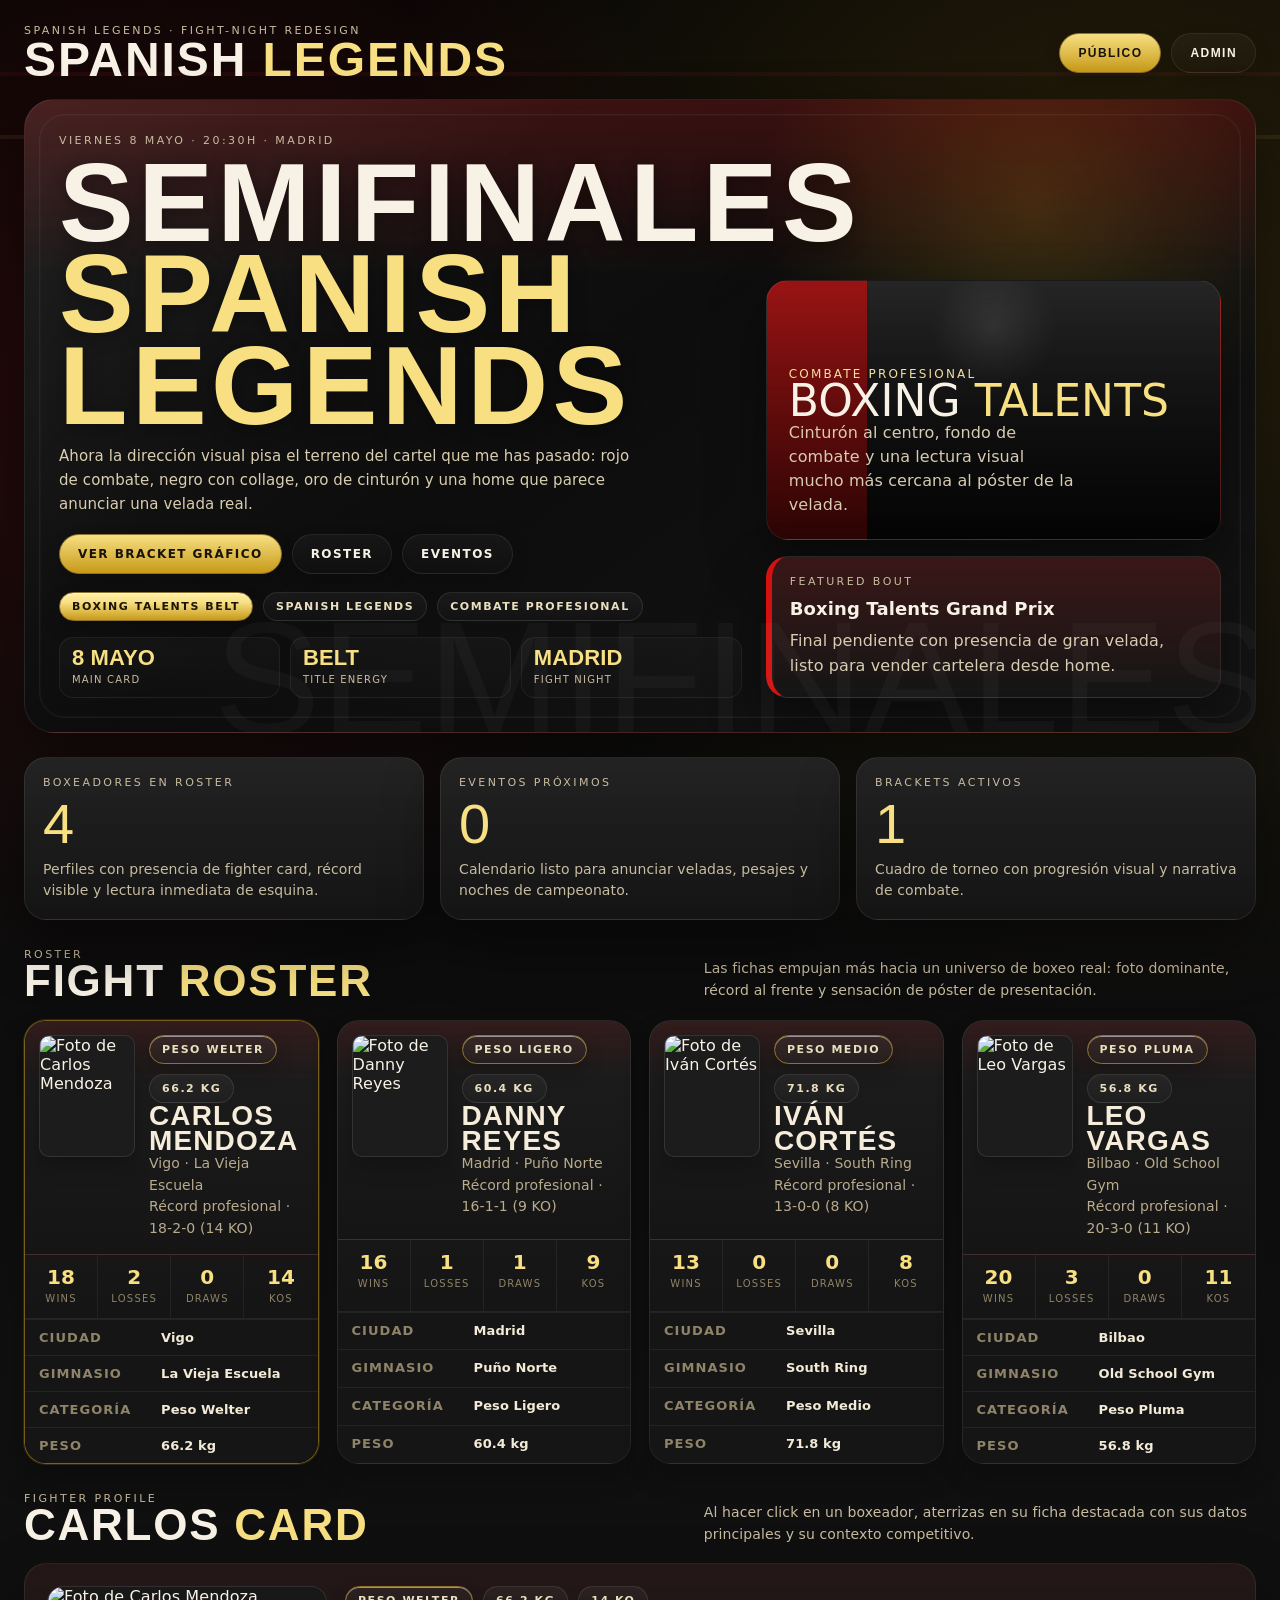
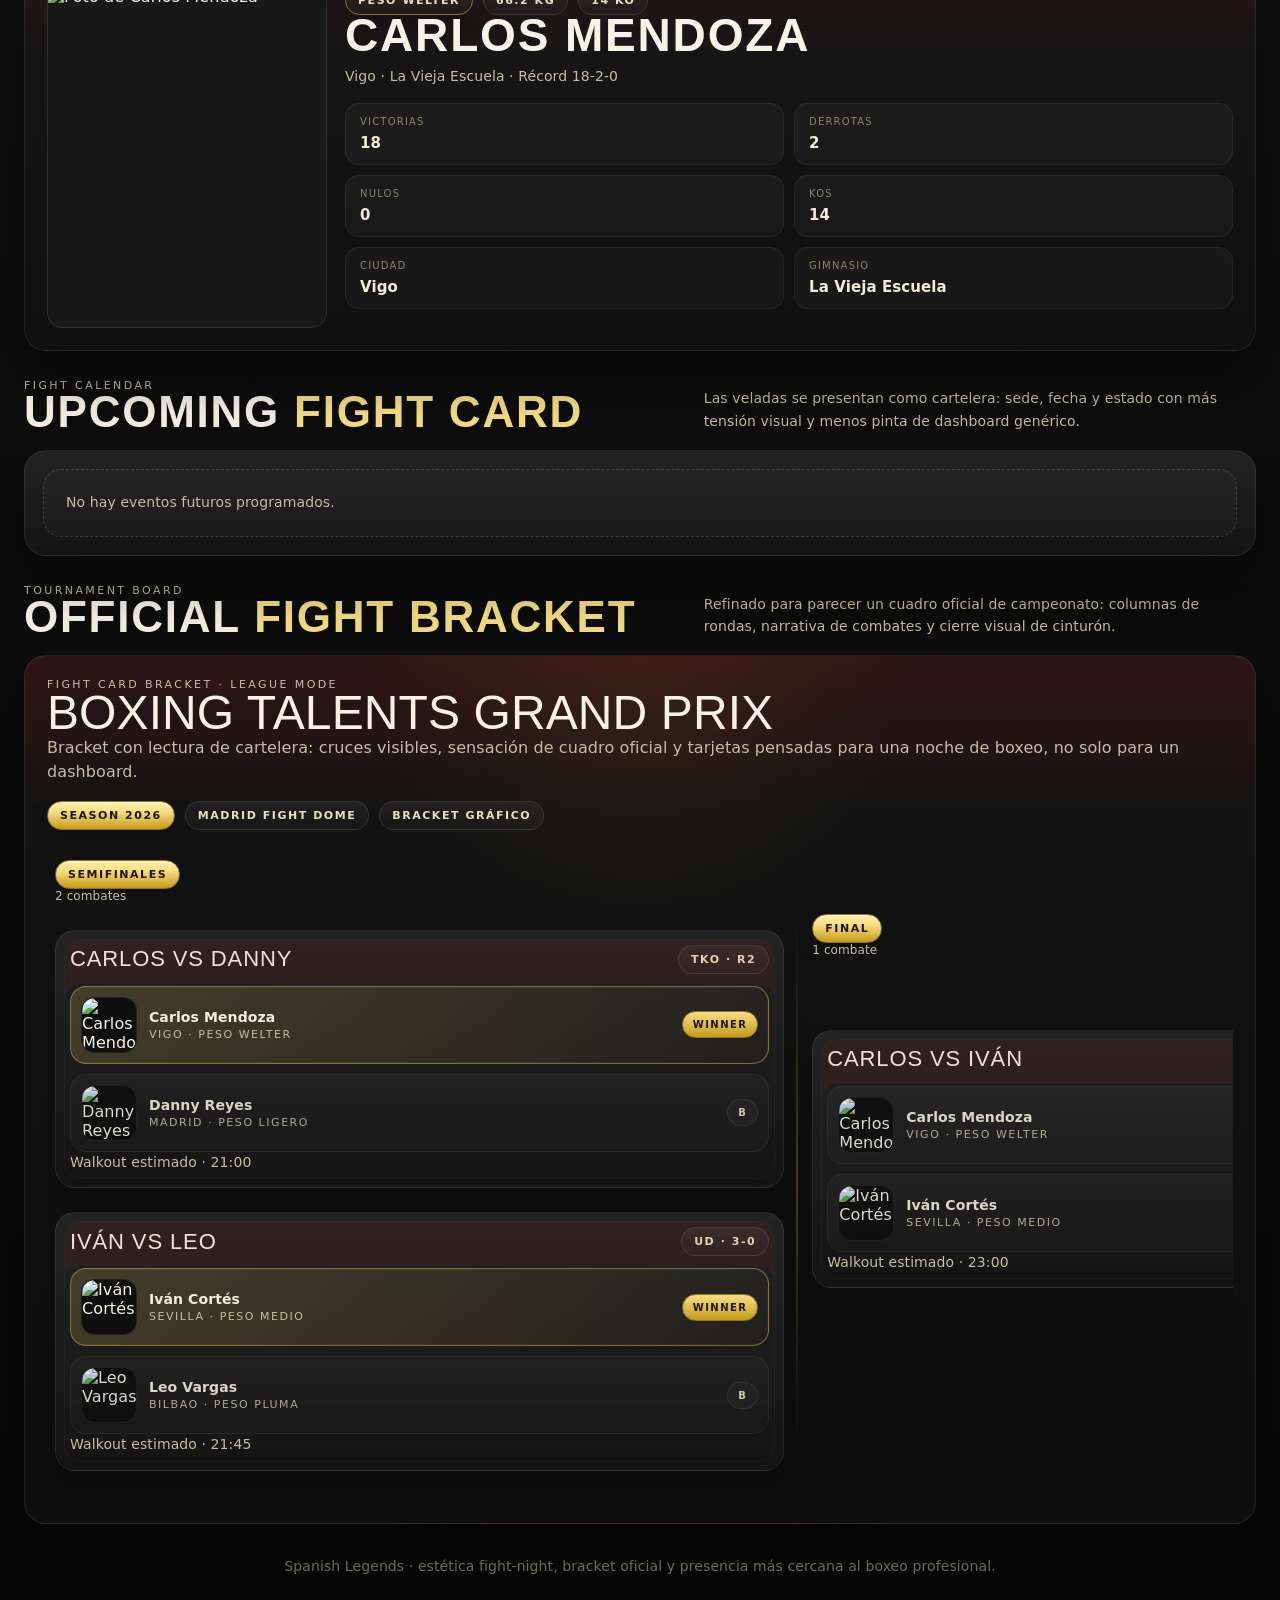
==== commit 1def277d: "Add clickable fighter profiles and cleaner visual rhythm" ====
--- a/index.html
+++ b/index.html
@@ -224,7 +224,7 @@
       font-size: 15px;
     }
 
-    .hero-actions { margin-top: 20px; }
+    .hero-actions { margin-top: 18px; }
 
     .hero-badges,
     .fighter-badge,
@@ -312,31 +312,31 @@
     .promo-card p { color: #d8ccb2; line-height: 1.55; }
 
     .impact-strip {
-      margin-top: 18px;
+      margin-top: 16px;
       display: grid;
       grid-template-columns: repeat(3, minmax(0, 1fr));
       gap: 10px;
     }
 
     .impact-pill {
-      padding: 12px 14px;
-      border-radius: 16px;
-      border: 1px solid rgba(255,255,255,.08);
-      background: linear-gradient(180deg, rgba(255,255,255,.04), rgba(255,255,255,.015));
+      padding: 10px 12px;
+      border-radius: 14px;
+      border: 1px solid rgba(255,255,255,.06);
+      background: linear-gradient(180deg, rgba(255,255,255,.03), rgba(255,255,255,.01));
     }
 
     .impact-pill strong {
       display: block;
       font-family: Impact, Haettenschweiler, "Arial Narrow Bold", sans-serif;
-      font-size: 26px;
-      line-height: .88;
+      font-size: 22px;
+      line-height: .9;
       color: var(--gold-2);
     }
 
     .impact-pill span {
-      font-size: 11px;
+      font-size: 10px;
       text-transform: uppercase;
-      letter-spacing: .14em;
+      letter-spacing: .12em;
       color: var(--muted);
     }
 
@@ -404,6 +404,19 @@
         linear-gradient(180deg, #181818, #111111);
       border: 1px solid rgba(255,255,255,.08);
       box-shadow: 0 14px 26px rgba(0,0,0,.22);
+      cursor: pointer;
+      transition: transform .18s ease, border-color .18s ease, box-shadow .18s ease;
+    }
+
+    .fighter-card:hover {
+      transform: translateY(-3px);
+      border-color: rgba(199,154,24,.38);
+      box-shadow: 0 18px 30px rgba(0,0,0,.28);
+    }
+
+    .fighter-card.is-selected {
+      border-color: rgba(199,154,24,.55);
+      box-shadow: 0 0 0 1px rgba(199,154,24,.18), 0 18px 30px rgba(0,0,0,.28);
     }
 
     .fighter-hero {
@@ -509,6 +522,63 @@
     .fighter-row dd {
       margin: 0;
       font-weight: 600;
+      color: #f3ead7;
+    }
+
+    .fighter-profile-panel {
+      display: grid;
+      grid-template-columns: minmax(220px, 280px) 1fr;
+      gap: 18px;
+      align-items: start;
+      padding: 22px;
+      background:
+        linear-gradient(180deg, rgba(212,17,17,.08), rgba(212,17,17,0) 24%),
+        linear-gradient(180deg, #171717, #101010);
+    }
+
+    .fighter-profile-photo {
+      width: 100%;
+      aspect-ratio: 0.82;
+      object-fit: cover;
+      border-radius: 16px;
+      border: 1px solid rgba(255,255,255,.1);
+      background: #181818;
+    }
+
+    .fighter-profile-panel h3 {
+      font-family: Impact, Haettenschweiler, "Arial Narrow Bold", sans-serif;
+      font-size: clamp(32px, 5vw, 46px);
+      line-height: .9;
+      text-transform: uppercase;
+      letter-spacing: .04em;
+      margin-bottom: 8px;
+    }
+
+    .fighter-profile-grid {
+      display: grid;
+      grid-template-columns: repeat(2, minmax(0, 1fr));
+      gap: 10px;
+      margin-top: 16px;
+    }
+
+    .fighter-profile-item {
+      padding: 12px 14px;
+      border-radius: 14px;
+      background: rgba(255,255,255,.03);
+      border: 1px solid rgba(255,255,255,.06);
+    }
+
+    .fighter-profile-item span {
+      display: block;
+      font-size: 10px;
+      text-transform: uppercase;
+      letter-spacing: .12em;
+      color: #8f8368;
+      margin-bottom: 6px;
+    }
+
+    .fighter-profile-item strong {
+      font-size: 15px;
       color: #f3ead7;
     }
 
@@ -834,7 +904,9 @@
       .bracket-grid { grid-auto-columns: minmax(270px, 1fr); }
       .round-col,
       .champion-col { min-width: 270px; }
-      .impact-strip { grid-template-columns: 1fr; }
+      .impact-strip,
+      .fighter-profile-grid { grid-template-columns: 1fr; }
+      .fighter-profile-panel { grid-template-columns: 1fr; }
     }
   </style>
 </head>
@@ -946,7 +1018,7 @@
       ];
 
       return {
-        ui: { activeTab: 'public', adminSection: 'fighters', isAdmin: false },
+        ui: { activeTab: 'public', adminSection: 'fighters', isAdmin: false, selectedFighterId: null },
         adminPass: 'boxing123',
         fighters,
         events,
@@ -1010,7 +1082,7 @@
           fighters,
           events: parsed.events?.length ? parsed.events : base.events,
           brackets,
-          ui: { ...base.ui, ...(parsed.ui || {}), isAdmin: false }
+          ui: { ...base.ui, ...(parsed.ui || {}), isAdmin: false, selectedFighterId: (parsed.ui && parsed.ui.selectedFighterId) || null }
         };
       } catch {
         return structuredClone(base);
@@ -1216,6 +1288,7 @@
       const upcomingEvents = getUpcomingEvents(state.events);
       const activeBracket = getActiveBracket(state.brackets);
       const champion = getChampion(activeBracket);
+      const selectedFighter = fighterById(state.ui.selectedFighterId) || state.fighters[0] || null;
 
       return `
         <section class="hero">
@@ -1236,7 +1309,7 @@
               </div>
               <div class="impact-strip">
                 <div class="impact-pill"><strong>8 MAYO</strong><span>main card</span></div>
-                <div class="impact-pill"><strong>BELT</strong><span>championship feel</span></div>
+                <div class="impact-pill"><strong>BELT</strong><span>title energy</span></div>
                 <div class="impact-pill"><strong>MADRID</strong><span>fight night</span></div>
               </div>
             </div>
@@ -1283,7 +1356,7 @@
           </div>
           <div class="grid fighters-grid">
             ${state.fighters.map(f => `
-              <article class="card fighter-card">
+              <article class="card fighter-card ${selectedFighter?.id === f.id ? 'is-selected' : ''}" data-action="show-fighter-profile" data-id="${f.id}">
                 <div class="fighter-hero">
                   <img class="fighter-photo" src="${f.photo}" alt="Foto de ${f.name}" loading="lazy" />
                   <div>
@@ -1312,6 +1385,38 @@
             `).join('')}
           </div>
         </section>
+
+        ${selectedFighter ? `
+          <section id="fighter-profile" class="section">
+            <div class="section-head">
+              <div>
+                <div class="eyebrow">Fighter profile</div>
+                <h2 class="section-title">${selectedFighter.name.split(' ')[0]} <span>card</span></h2>
+              </div>
+              <p class="section-copy">Al hacer click en un boxeador, aterrizas en su ficha destacada con sus datos principales y su contexto competitivo.</p>
+            </div>
+            <article class="card fighter-profile-panel">
+              <img class="fighter-profile-photo" src="${selectedFighter.photo}" alt="Foto de ${selectedFighter.name}" loading="lazy" />
+              <div>
+                <div class="fighter-badges">
+                  <span class="fighter-badge fighter-badge--gold">${selectedFighter.category}</span>
+                  <span class="fighter-badge">${selectedFighter.weight} kg</span>
+                  <span class="fighter-badge">${selectedFighter.kos} KO</span>
+                </div>
+                <h3>${selectedFighter.name}</h3>
+                <p class="section-copy">${selectedFighter.city} · ${selectedFighter.gym} · Récord ${selectedFighter.wins}-${selectedFighter.losses}-${selectedFighter.draws}</p>
+                <div class="fighter-profile-grid">
+                  <div class="fighter-profile-item"><span>Victorias</span><strong>${selectedFighter.wins}</strong></div>
+                  <div class="fighter-profile-item"><span>Derrotas</span><strong>${selectedFighter.losses}</strong></div>
+                  <div class="fighter-profile-item"><span>Nulos</span><strong>${selectedFighter.draws}</strong></div>
+                  <div class="fighter-profile-item"><span>KOs</span><strong>${selectedFighter.kos}</strong></div>
+                  <div class="fighter-profile-item"><span>Ciudad</span><strong>${selectedFighter.city}</strong></div>
+                  <div class="fighter-profile-item"><span>Gimnasio</span><strong>${selectedFighter.gym}</strong></div>
+                </div>
+              </div>
+            </article>
+          </section>
+        ` : ''}
 
         <section id="events" class="section">
           <div class="section-head">
@@ -1540,6 +1645,15 @@
         btn.onclick = () => setState(s => ({ ...s, ui: { ...s.ui, adminSection: btn.dataset.section } }));
       });
 
+      document.querySelectorAll('[data-action="show-fighter-profile"]').forEach(card => {
+        card.onclick = () => {
+          setState(s => ({ ...s, ui: { ...s.ui, selectedFighterId: card.dataset.id } }));
+          requestAnimationFrame(() => {
+            document.getElementById('fighter-profile')?.scrollIntoView({ behavior: 'smooth', block: 'start' });
+          });
+        };
+      });
+
       const adminForm = document.getElementById('admin-login-form');
       if (adminForm) {
         adminForm.onsubmit = (e) => {
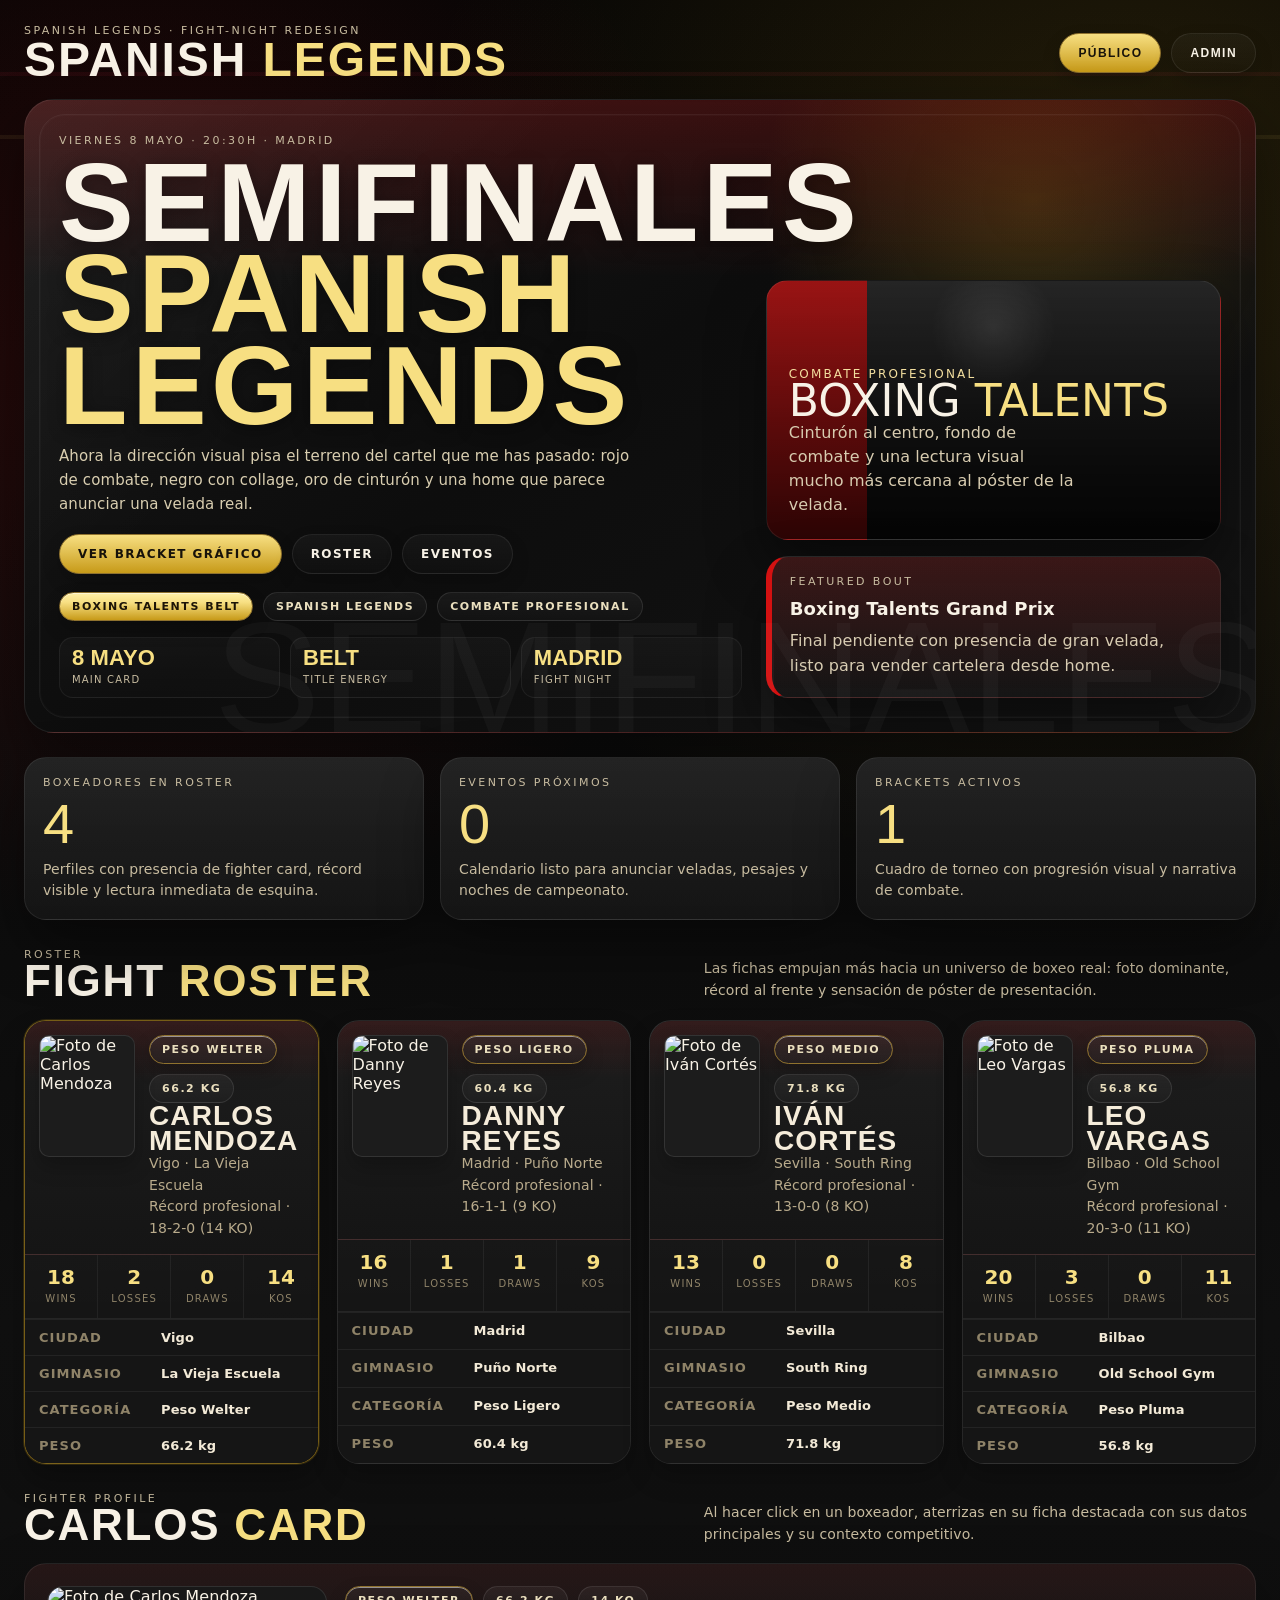
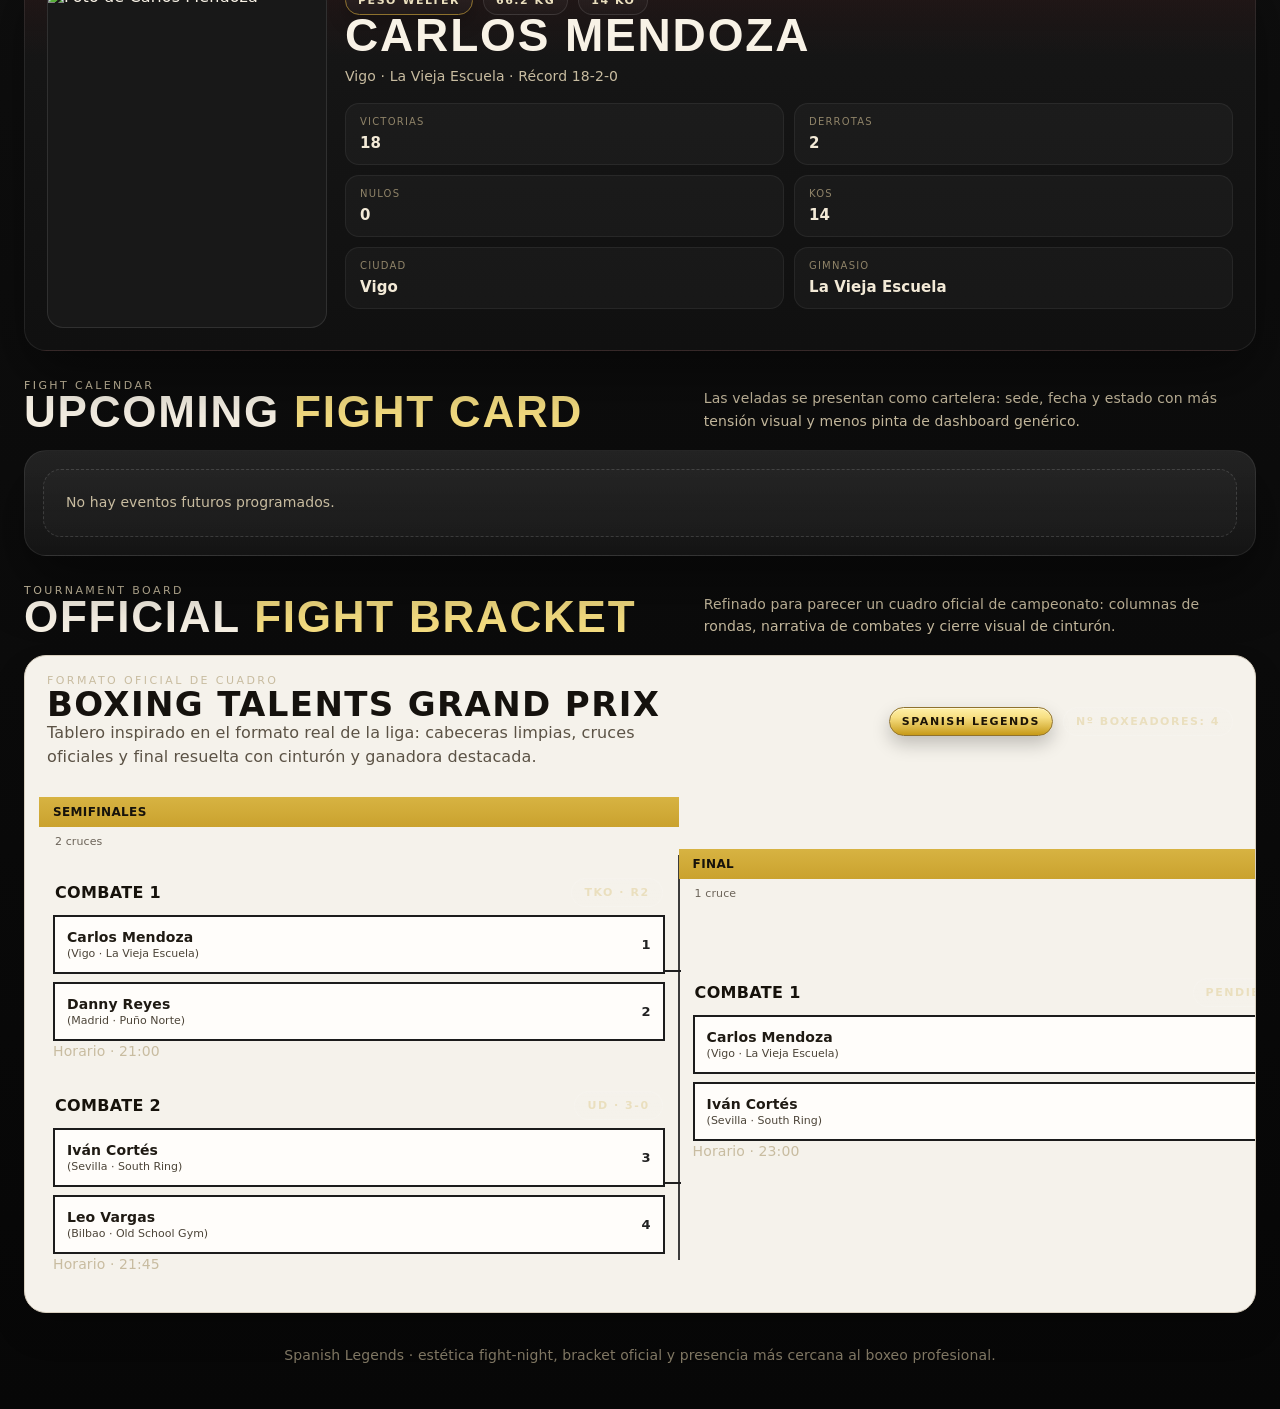
==== commit 13cc7746: "Reshape bracket into official league board style" ====
--- a/index.html
+++ b/index.html
@@ -600,11 +600,11 @@
     }
 
     .bracket-shell {
-      padding: 22px;
-      background:
-        linear-gradient(180deg, rgba(212,17,17,.14), rgba(212,17,17,0) 18%),
-        radial-gradient(circle at 50% 0%, rgba(199,154,24,.1), transparent 25%),
-        linear-gradient(180deg, #151515, #0d0d0d);
+      padding: 0;
+      overflow: hidden;
+      background: #f5f2eb;
+      border: 1px solid #d8cfbf;
+      box-shadow: 0 18px 32px rgba(0,0,0,.18);
     }
 
     .bracket-meta {
@@ -613,95 +613,113 @@
       gap: 16px;
       align-items: center;
       flex-wrap: wrap;
-      margin-bottom: 20px;
+      padding: 18px 22px 10px;
+      color: #221c13;
     }
 
     .bracket-name {
-      font-family: Impact, Haettenschweiler, "Arial Narrow Bold", sans-serif;
-      font-size: clamp(32px, 5vw, 48px);
-      line-height: .92;
+      font-family: Inter, system-ui, sans-serif;
+      font-size: clamp(24px, 4vw, 34px);
+      line-height: 1;
+      font-weight: 900;
       text-transform: uppercase;
-    }
-
-    .bracket-subcopy { color: var(--muted); line-height: 1.55; }
+      letter-spacing: .04em;
+      color: #15120e;
+    }
+
+    .bracket-subcopy {
+      color: #5b5245;
+      line-height: 1.5;
+      max-width: 62ch;
+    }
 
     .bracket-graphic {
       overflow-x: auto;
-      padding-bottom: 12px;
+      padding: 0 0 18px;
     }
 
     .bracket-grid {
       display: grid;
       grid-auto-flow: column;
-      grid-auto-columns: minmax(300px, 1fr);
-      gap: 28px;
+      grid-auto-columns: minmax(240px, 1fr);
+      gap: 0;
       min-width: max-content;
       align-items: start;
-      padding: 10px 8px 18px;
+      padding: 0 14px 18px;
     }
 
     .round-col {
       position: relative;
       display: grid;
-      gap: var(--match-gap, 24px);
-      padding-top: var(--round-offset, 0px);
-      min-width: 300px;
+      gap: var(--match-gap, 42px);
+      padding: var(--round-offset, 18px) 14px 0;
+      min-width: 240px;
     }
 
     .round-col::after {
       content: "";
       position: absolute;
-      top: 58px;
-      right: -14px;
-      bottom: 26px;
+      top: 76px;
+      right: -1px;
       width: 2px;
-      background: linear-gradient(180deg, transparent, rgba(201,168,76,.3), transparent);
+      height: calc(100% - 92px);
+      background: #1d1d1d;
+      opacity: .85;
     }
 
     .round-col:last-child::after,
     .round-col.champion-col::after { display: none; }
 
-    .round-title { width: fit-content; margin-bottom: 2px; }
-    .round-subtitle { font-size: 12px; margin-top: -4px; }
+    .round-title {
+      display: block;
+      width: calc(100% + 28px);
+      margin: 0 -14px 8px;
+      padding: 8px 14px;
+      border-radius: 0;
+      text-align: left;
+      font-family: Inter, system-ui, sans-serif;
+      font-size: 12px;
+      letter-spacing: .03em;
+      background: linear-gradient(180deg, #d7b342, #caa22e);
+      color: #16120b;
+      box-shadow: none;
+      border: 0;
+    }
+
+    .round-subtitle {
+      font-size: 11px;
+      margin-top: -2px;
+      color: #6b6358;
+      padding-left: 2px;
+    }
 
     .match-card {
       position: relative;
-      padding: 14px;
-      border-radius: 20px;
-      background:
-        linear-gradient(180deg, rgba(255,255,255,.04), rgba(255,255,255,.015)),
-        linear-gradient(180deg, #1a1a1a, #101010);
-      border: 1px solid rgba(255,255,255,.08);
-      box-shadow: 0 12px 24px rgba(0,0,0,.24);
-      overflow: hidden;
+      padding: 0;
+      border-radius: 0;
+      background: transparent;
+      border: 0;
+      box-shadow: none;
+      overflow: visible;
     }
 
     .match-card::before {
       content: "";
       position: absolute;
-      right: -15px;
+      right: -16px;
       top: 50%;
-      width: 15px;
+      width: 16px;
       height: 2px;
-      background: rgba(201,168,76,.55);
+      background: #1f1f1f;
       transform: translateY(-50%);
     }
 
-    .match-card::after {
-      content: "";
-      position: absolute;
-      inset: 8px;
-      border-radius: 16px;
-      border: 1px solid rgba(255,255,255,.03);
-      pointer-events: none;
-      box-shadow: inset 0 44px 0 rgba(212,17,17,.08);
-    }
+    .match-card::after { display: none; }
 
     .round-col:last-child .match-card::before,
     .champion-col .match-card::before { display: none; }
 
     .match-topline,
-    .fighter-slot,
     .champion-card,
     .admin-shell,
     .form-grid {
@@ -712,116 +730,134 @@
     .match-topline {
       grid-template-columns: 1fr auto;
       align-items: center;
-      margin-bottom: 12px;
-    }
-
-    .match-vs { font-size: 22px; line-height: .92; }
+      margin-bottom: 8px;
+      padding: 0 2px;
+    }
+
+    .match-vs {
+      font-size: 16px;
+      line-height: 1;
+      color: #16120b;
+      font-family: Inter, system-ui, sans-serif;
+      font-weight: 800;
+      text-transform: uppercase;
+      letter-spacing: .02em;
+    }
 
     .fighter-slot {
-      grid-template-columns: 56px 1fr auto;
+      grid-template-columns: 1fr auto;
       align-items: center;
-      gap: 12px;
-      padding: 10px;
-      border-radius: 16px;
-      border: 1px solid rgba(255,255,255,.06);
-      background: linear-gradient(180deg, rgba(255,255,255,.03), rgba(255,255,255,.015));
-    }
-
-    .fighter-slot + .fighter-slot { margin-top: 10px; }
+      gap: 10px;
+      padding: 12px 12px;
+      min-height: 44px;
+      border-radius: 0;
+      border: 2px solid #1c1c1c;
+      background: #fffdfa;
+      color: #1b1712;
+      box-shadow: none;
+      display: grid;
+    }
+
+    .fighter-slot + .fighter-slot { margin-top: 8px; }
 
     .fighter-slot.winner {
-      border-color: rgba(201,168,76,.55);
-      background: linear-gradient(90deg, rgba(201,168,76,.22), rgba(201,168,76,.04));
-      box-shadow: inset 0 0 0 1px rgba(255,255,255,.03);
+      border-color: #1c1c1c;
+      background: #fffdfa;
     }
 
     .fighter-slot.pending {
-      opacity: .88;
-    }
-
-    .slot-photo {
-      width: 56px;
-      height: 56px;
-      border-radius: 14px;
-      object-fit: cover;
-      background: #0f0f0f;
-      border: 1px solid rgba(255,255,255,.08);
-    }
+      opacity: 1;
+    }
+
+    .slot-photo { display: none; }
 
     .slot-name {
-      font-weight: 800;
+      font-weight: 700;
       font-size: 14px;
-      color: #f5efdc;
+      color: #1f1a13;
     }
 
     .slot-meta {
       font-size: 11px;
-      text-transform: uppercase;
-      letter-spacing: .14em;
-      color: var(--muted);
-      margin-top: 3px;
+      letter-spacing: 0;
+      color: #4c4438;
+      margin-top: 2px;
+      text-transform: none;
     }
 
     .slot-seed,
     .winner-chip {
       justify-self: end;
-      border-radius: 999px;
-      padding: 7px 10px;
-      font-size: 10px;
-      text-transform: uppercase;
-      letter-spacing: .14em;
-      font-weight: 800;
-      border: 1px solid rgba(255,255,255,.08);
-      color: #eadfbe;
-      background: rgba(255,255,255,.03);
+      border-radius: 0;
+      padding: 0;
+      font-size: 13px;
+      letter-spacing: 0;
+      font-weight: 700;
+      border: 0;
+      color: #222;
+      background: transparent;
     }
 
     .winner-chip {
-      color: #1b1407;
-      background: linear-gradient(180deg, var(--gold-2), var(--gold));
-      border-color: #8f722e;
+      color: #222;
+      background: transparent;
     }
 
     .champion-col {
       min-width: 320px;
-      align-self: center;
-      padding-top: 90px;
+      align-self: start;
+      padding-top: 18px;
     }
 
     .champion-card {
-      align-content: start;
-      gap: 16px;
-      min-height: 260px;
-      padding: 20px;
-      border-radius: 24px;
-      background:
-        linear-gradient(180deg, rgba(255,255,255,.86), rgba(255,255,255,.78)),
-        linear-gradient(180deg, #ffffff, #e8e2d7 100%);
-      border: 3px solid rgba(199,154,24,.7);
-      box-shadow: 0 22px 42px rgba(0,0,0,.34);
-    }
-
-    .champion-card img {
-      width: 100%;
-      max-width: 180px;
-      aspect-ratio: 1 / 1.08;
-      object-fit: cover;
-      margin: 0 auto;
-      border-radius: 22px;
-      border: 1px solid rgba(255,255,255,.1);
-    }
+      align-content: center;
+      justify-items: center;
+      gap: 14px;
+      min-height: 320px;
+      padding: 24px 20px;
+      border-radius: 0;
+      background: #fffdfa;
+      border: 2px solid #1d1d1d;
+      box-shadow: none;
+    }
+
+    .bracket-medal {
+      width: 120px;
+      aspect-ratio: 1;
+      border-radius: 50%;
+      background: radial-gradient(circle at 35% 30%, #fff7c9, #e4c152 40%, #b98717 72%, #7d5d12 100%);
+      border: 6px solid #d7b342;
+      box-shadow: inset 0 0 0 3px rgba(255,255,255,.35), 0 10px 18px rgba(0,0,0,.12);
+      position: relative;
+    }
+
+    .bracket-medal::before {
+      content: "BOXING\A TALENTS";
+      white-space: pre;
+      position: absolute;
+      inset: 0;
+      display: grid;
+      place-items: center;
+      font-family: Impact, Haettenschweiler, "Arial Narrow Bold", sans-serif;
+      font-size: 22px;
+      line-height: .9;
+      color: rgba(128, 90, 9, .9);
+      text-align: center;
+    }
+
+    .champion-card img { display: none; }
 
     .champion-name {
-      font-size: 34px;
-      line-height: .92;
+      font-size: 30px;
+      line-height: .95;
       text-align: center;
-      color: #20170a;
+      color: #1f180d;
     }
 
     .champion-copy {
       text-align: center;
-      color: #5e4b24;
-      line-height: 1.6;
+      color: #433724;
+      line-height: 1.5;
       font-size: 14px;
       font-weight: 700;
     }
@@ -901,9 +937,9 @@
       .slot-seed,
       .winner-chip { grid-column: 2; justify-self: start; }
       .slot-photo { width: 46px; height: 46px; border-radius: 12px; }
-      .bracket-grid { grid-auto-columns: minmax(270px, 1fr); }
+      .bracket-grid { grid-auto-columns: minmax(220px, 1fr); }
       .round-col,
-      .champion-col { min-width: 270px; }
+      .champion-col { min-width: 220px; }
       .impact-strip,
       .fighter-profile-grid { grid-template-columns: 1fr; }
       .fighter-profile-panel { grid-template-columns: 1fr; }
@@ -1206,12 +1242,11 @@
       const fighter = fighterById(fighterId);
       return `
         <div class="fighter-slot ${isWinner ? 'winner' : 'pending'}">
-          <img class="slot-photo" src="${fighter?.photo || placeholderPhoto(fighter?.name || slotLabel)}" alt="${fighter?.name || slotLabel}" loading="lazy" />
           <div>
             <div class="slot-name">${fighter?.name || 'Pendiente'}</div>
-            <div class="slot-meta">${fighter ? `${fighter.city} · ${fighter.category}` : 'Por definir'}</div>
+            <div class="slot-meta">${fighter ? `(${fighter.city} · ${fighter.gym})` : 'Por definir'}</div>
           </div>
-          <span class="${isWinner ? 'winner-chip' : 'slot-seed'}">${isWinner ? 'Winner' : slotLabel}</span>
+          <span class="${isWinner ? 'winner-chip' : 'slot-seed'}">${slotLabel}</span>
         </div>
       `;
     }
@@ -1222,42 +1257,43 @@
       }
 
       const champion = getChampion(bracket);
+      const boxerCount = (bracket.rounds?.[0]?.matches?.length || 0) * 2;
 
       return `
         <article class="card bracket-shell">
           <div class="bracket-meta">
             <div>
-              <div class="eyebrow">Fight card bracket · league mode</div>
+              <div class="eyebrow">Formato oficial de cuadro</div>
               <div class="bracket-name">${bracket.name}</div>
-              <p class="bracket-subcopy">Bracket con lectura de cartelera: cruces visibles, sensación de cuadro oficial y tarjetas pensadas para una noche de boxeo, no solo para un dashboard.</p>
+              <p class="bracket-subcopy">Tablero inspirado en el formato real de la liga: cabeceras limpias, cruces oficiales y final resuelta con cinturón y ganadora destacada.</p>
             </div>
             <div class="brand-row">
-              <span class="belt-mark">Season ${bracket.season || '2026'}</span>
-              <span class="brand-pill">${bracket.venue || 'Fight Dome'}</span>
-              <span class="brand-pill">Bracket gráfico</span>
+              <span class="belt-mark">${champion?.category || 'Spanish Legends'}</span>
+              <span class="brand-pill">Nº Boxeadores: ${boxerCount || 0}</span>
             </div>
           </div>
           <div class="bracket-graphic">
             <div class="bracket-grid">
               ${bracket.rounds.map((round, roundIndex) => `
-                <section class="round-col" style="--round-offset:${roundIndex * 54}px; --match-gap:${24 + roundIndex * 46}px;">
+                <section class="round-col" style="--round-offset:${18 + roundIndex * 52}px; --match-gap:${28 + roundIndex * 48}px;">
                   <div>
                     <span class="round-title">${round.name}</span>
-                    <p class="round-subtitle">${round.matches.length} combate${round.matches.length !== 1 ? 's' : ''}</p>
+                    <p class="round-subtitle">${round.matches.length} cruce${round.matches.length !== 1 ? 's' : ''}</p>
                   </div>
                   ${round.matches.map((match, matchIndex) => {
                     const fighter1 = fighterById(match.fighter1Id);
                     const fighter2 = fighterById(match.fighter2Id);
-                    const matchTitle = fighter1 && fighter2 ? `${fighter1.name.split(' ')[0]} vs ${fighter2.name.split(' ')[0]}` : `Bout ${matchIndex + 1}`;
+                    const winnerA = match.winnerId && match.winnerId === match.fighter1Id;
+                    const winnerB = match.winnerId && match.winnerId === match.fighter2Id;
                     return `
                       <article class="match-card">
                         <div class="match-topline">
-                          <div class="match-vs">${matchTitle}</div>
+                          <div class="match-vs">Combate ${matchIndex + 1}</div>
                           <span class="status-chip">${match.method || 'Pendiente'}</span>
                         </div>
-                        ${renderFighterSlot(match, match.fighter1Id, 'A', match.winnerId && match.winnerId === match.fighter1Id)}
-                        ${renderFighterSlot(match, match.fighter2Id, 'B', match.winnerId && match.winnerId === match.fighter2Id)}
-                        <p class="match-note">${match.scheduled ? `Walkout estimado · ${match.scheduled}` : 'Esperando decisión oficial para cerrar el pase a la siguiente esquina del cuadro.'}</p>
+                        ${renderFighterSlot(match, match.fighter1Id, String((matchIndex * 2) + 1), winnerA)}
+                        ${renderFighterSlot(match, match.fighter2Id, String((matchIndex * 2) + 2), winnerB)}
+                        <p class="match-note">${match.scheduled ? `Horario · ${match.scheduled}` : 'Cuadro pendiente de resolución oficial.'}</p>
                       </article>
                     `;
                   }).join('')}
@@ -1265,16 +1301,16 @@
               `).join('')}
               <section class="round-col champion-col">
                 <div>
-                  <span class="round-title">Champion</span>
-                  <p class="round-subtitle">Cinturón Spanish Legends</p>
+                  <span class="round-title">Final</span>
+                  <p class="round-subtitle">Resultado oficial</p>
                 </div>
                 <article class="champion-card">
-                  <img src="${champion?.photo || placeholderPhoto(champion?.name || 'Champion')}" alt="${champion?.name || 'Champion'}" loading="lazy" />
-                  <div class="champion-name">${champion ? champion.name : '<span>Pending</span> Winner'}</div>
-                  <p class="champion-copy">${champion ? `${champion.city} · ${champion.category} · ${champion.wins}-${champion.losses}-${champion.draws}` : 'La tarjeta final queda lista para coronar al campeón cuando se cierre la última pelea.'}</p>
+                  <div class="bracket-medal"></div>
+                  <div class="champion-name">${champion ? champion.name : 'Ganadora pendiente'}</div>
+                  <p class="champion-copy">${champion ? `${champion.city} · ${champion.gym} · ${champion.wins}-${champion.losses}-${champion.draws}` : 'La final mostrará aquí a la campeona una vez se cierre el último cruce.'}</p>
                   <div class="brand-row">
-                    <span class="belt-mark">Main Event</span>
-                    <span class="brand-pill">Championship board</span>
+                    <span class="belt-mark">Boxing Talents</span>
+                    <span class="brand-pill">Champion</span>
                   </div>
                 </article>
               </section>
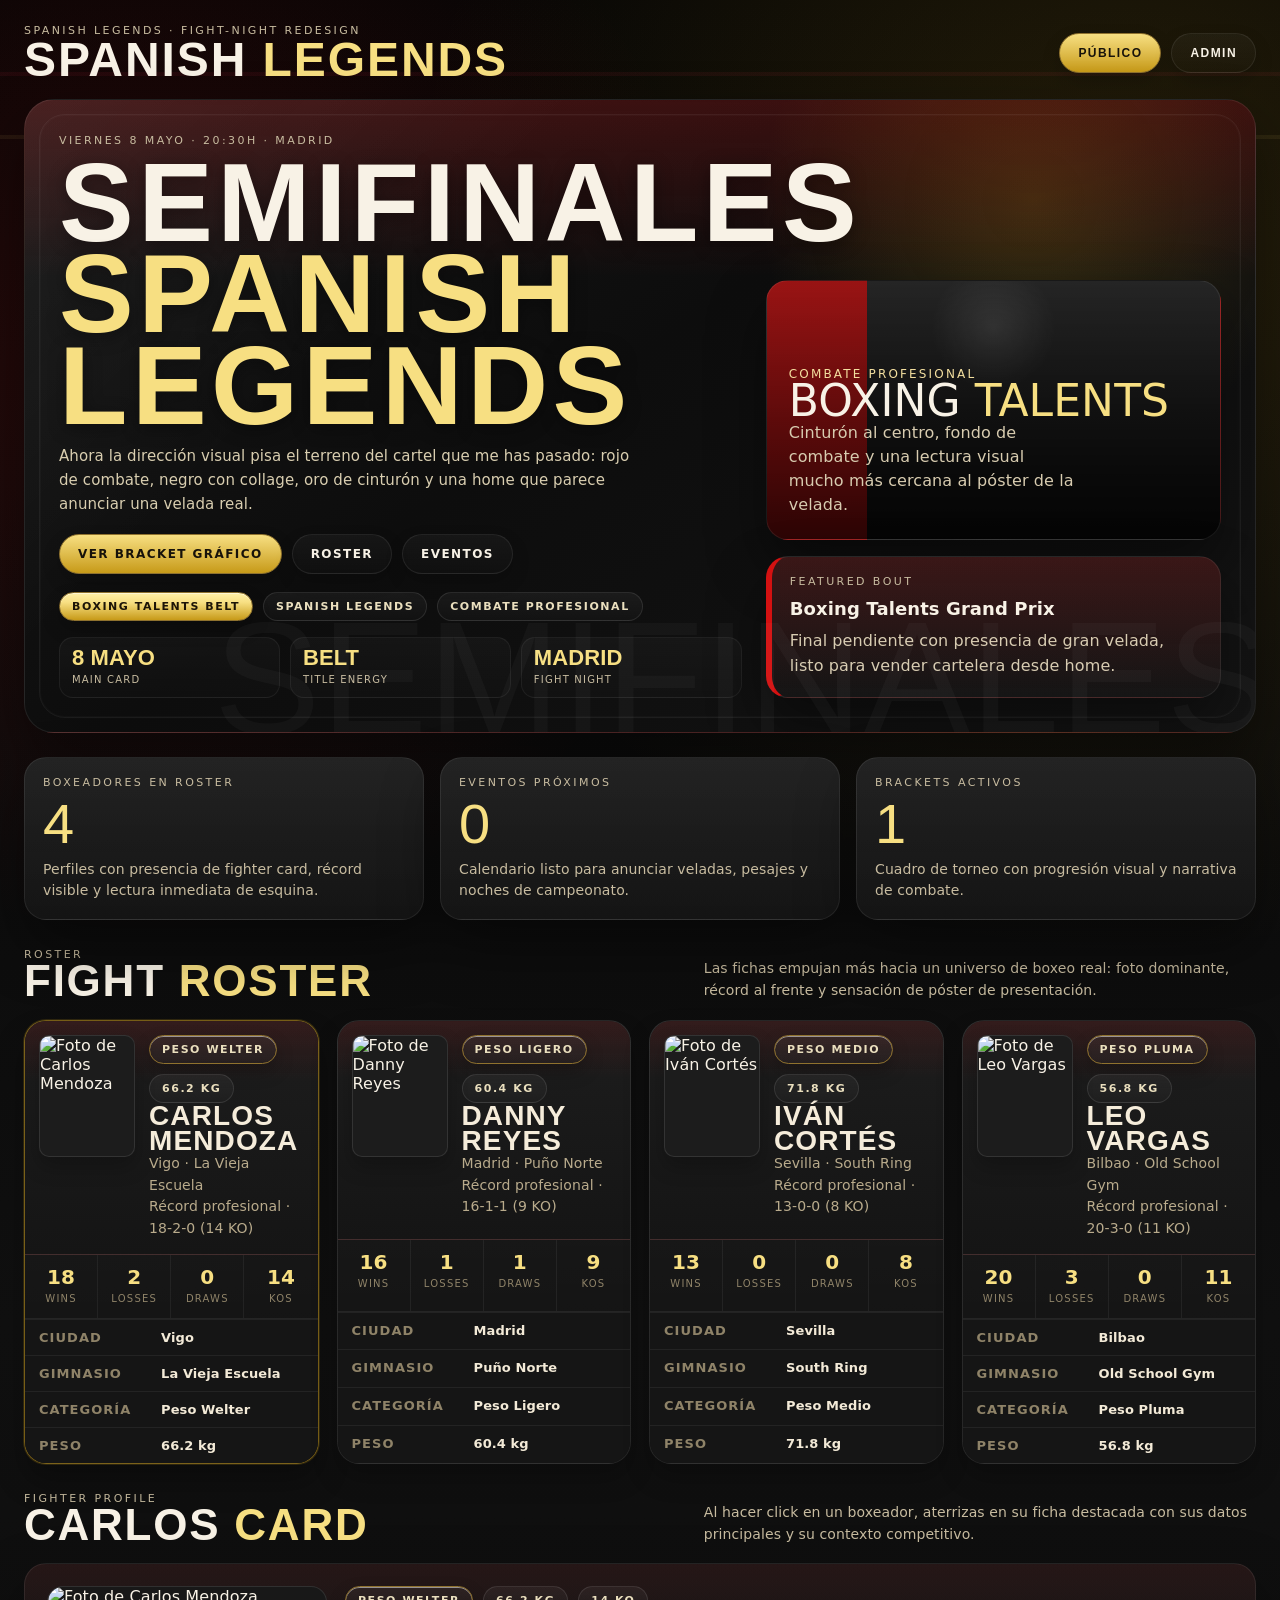
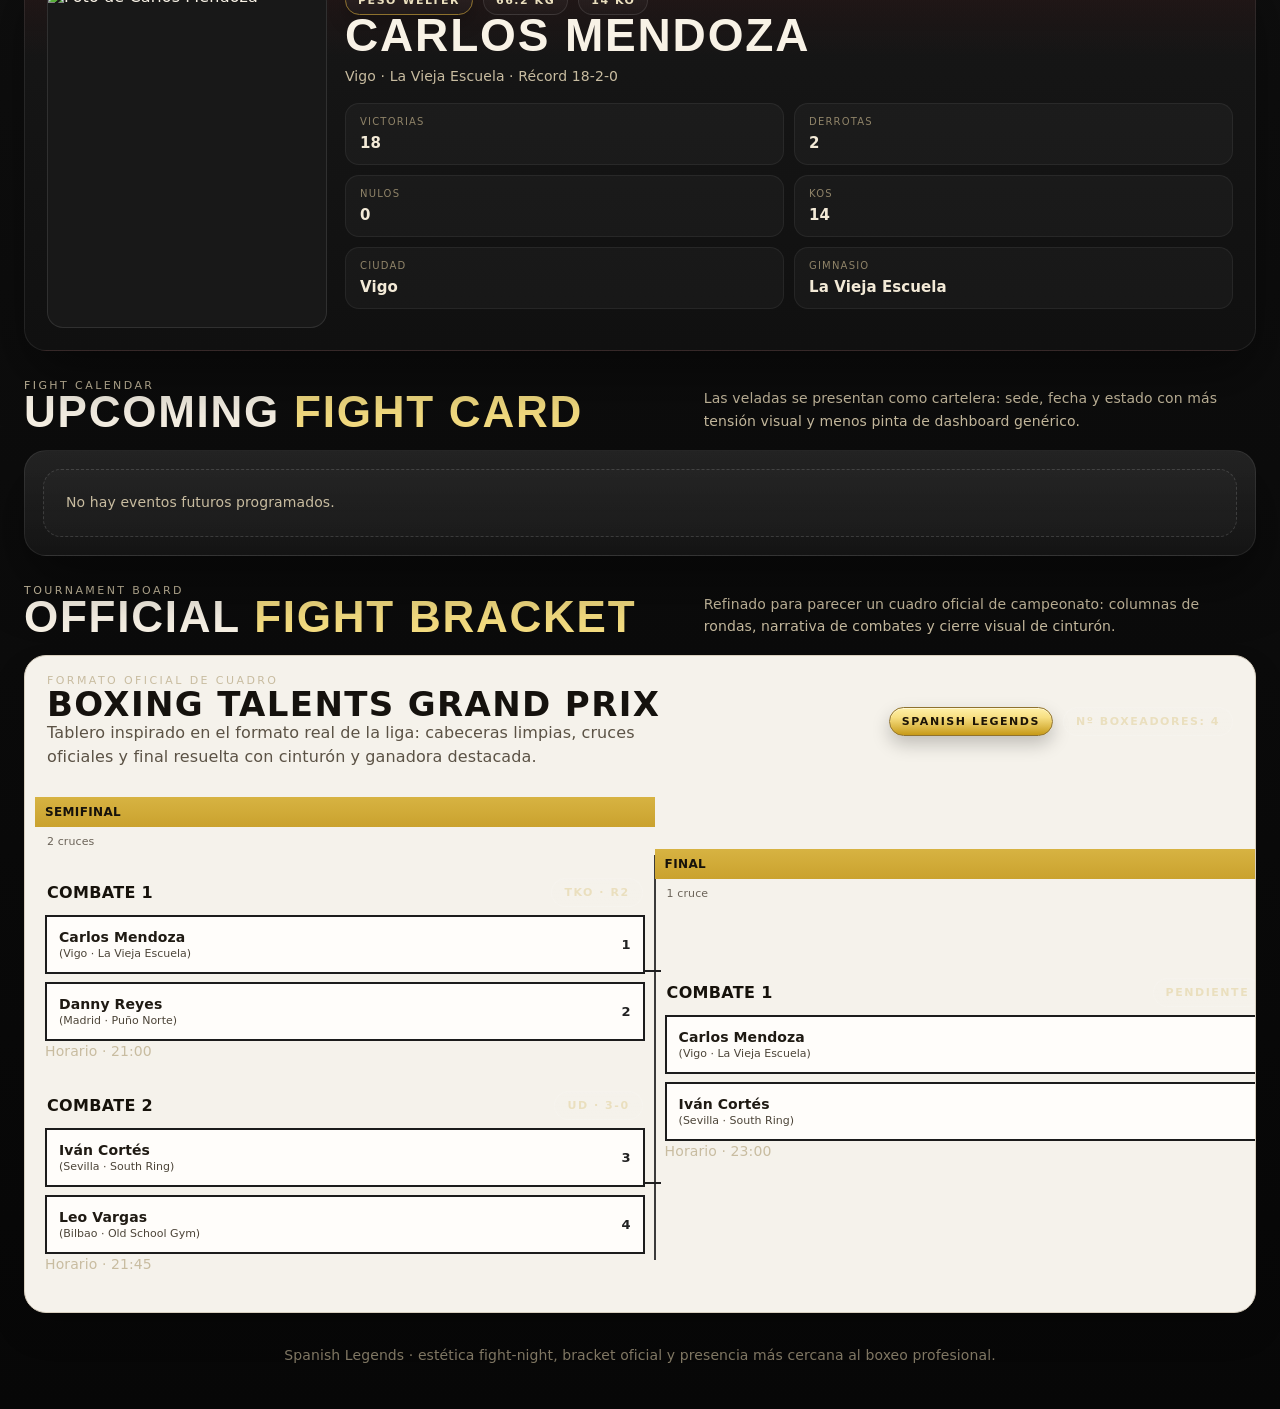
==== commit cac07500: "Support real tournament brackets with byes" ====
--- a/index.html
+++ b/index.html
@@ -641,19 +641,19 @@
     .bracket-grid {
       display: grid;
       grid-auto-flow: column;
-      grid-auto-columns: minmax(240px, 1fr);
+      grid-auto-columns: minmax(210px, 1fr);
       gap: 0;
       min-width: max-content;
       align-items: start;
-      padding: 0 14px 18px;
+      padding: 0 10px 18px;
     }
 
     .round-col {
       position: relative;
       display: grid;
       gap: var(--match-gap, 42px);
-      padding: var(--round-offset, 18px) 14px 0;
-      min-width: 240px;
+      padding: var(--round-offset, 18px) 10px 0;
+      min-width: 210px;
     }
 
     .round-col::after {
@@ -672,9 +672,9 @@
 
     .round-title {
       display: block;
-      width: calc(100% + 28px);
-      margin: 0 -14px 8px;
-      padding: 8px 14px;
+      width: calc(100% + 20px);
+      margin: 0 -10px 8px;
+      padding: 8px 10px;
       border-radius: 0;
       text-align: left;
       font-family: Inter, system-ui, sans-serif;
@@ -804,7 +804,7 @@
     }
 
     .champion-col {
-      min-width: 320px;
+      min-width: 230px;
       align-self: start;
       padding-top: 18px;
     }
@@ -814,7 +814,7 @@
       justify-items: center;
       gap: 14px;
       min-height: 320px;
-      padding: 24px 20px;
+      padding: 20px 14px;
       border-radius: 0;
       background: #fffdfa;
       border: 2px solid #1d1d1d;
@@ -822,7 +822,7 @@
     }
 
     .bracket-medal {
-      width: 120px;
+      width: 104px;
       aspect-ratio: 1;
       border-radius: 50%;
       background: radial-gradient(circle at 35% 30%, #fff7c9, #e4c152 40%, #b98717 72%, #7d5d12 100%);
@@ -848,7 +848,7 @@
     .champion-card img { display: none; }
 
     .champion-name {
-      font-size: 30px;
+      font-size: 26px;
       line-height: .95;
       text-align: center;
       color: #1f180d;
@@ -937,9 +937,9 @@
       .slot-seed,
       .winner-chip { grid-column: 2; justify-self: start; }
       .slot-photo { width: 46px; height: 46px; border-radius: 12px; }
-      .bracket-grid { grid-auto-columns: minmax(220px, 1fr); }
+      .bracket-grid { grid-auto-columns: minmax(190px, 1fr); }
       .round-col,
-      .champion-col { min-width: 220px; }
+      .champion-col { min-width: 190px; }
       .impact-strip,
       .fighter-profile-grid { grid-template-columns: 1fr; }
       .fighter-profile-panel { grid-template-columns: 1fr; }
@@ -980,37 +980,65 @@
     function getRoundName(size, fallback = 'Ronda inicial') {
       const labels = {
         2: 'Final',
-        4: 'Semifinales',
-        8: 'Cuartos de final',
-        16: 'Octavos de final'
+        4: 'Semifinal',
+        8: 'Cuartosfinal',
+        16: 'Octavosfinal'
       };
       return labels[size] || fallback;
     }
 
+    function nextPowerOfTwo(value) {
+      let size = 2;
+      while (size < value) size *= 2;
+      return size;
+    }
+
+    function createMatch(fighter1Id = null, fighter2Id = null, seed1 = '', seed2 = '') {
+      const hasSingleFighter = Boolean(fighter1Id) !== Boolean(fighter2Id);
+      const autoWinner = fighter1Id || fighter2Id || null;
+      return {
+        fighter1Id,
+        fighter2Id,
+        winnerId: hasSingleFighter ? autoWinner : null,
+        method: hasSingleFighter ? 'Bye' : 'Pendiente',
+        scheduled: null,
+        seed1,
+        seed2
+      };
+    }
+
     function buildBracketRounds(participants, firstRoundName) {
+      const safeParticipants = participants.filter(Boolean);
+      const bracketSize = nextPowerOfTwo(Math.max(2, safeParticipants.length));
       const rounds = [];
-      let currentParticipants = [...participants];
-      let roundSize = participants.length;
-
-      while (currentParticipants.length >= 2) {
+      const initialSlots = new Array(bracketSize).fill(null);
+      safeParticipants.forEach((fighterId, index) => {
+        initialSlots[index] = fighterId;
+      });
+
+      let currentSlots = initialSlots;
+      let roundSize = bracketSize;
+      let roundIndex = 0;
+
+      while (roundSize >= 2) {
         const matches = [];
-        for (let i = 0; i < currentParticipants.length; i += 2) {
-          matches.push({
-            fighter1Id: currentParticipants[i] || null,
-            fighter2Id: currentParticipants[i + 1] || null,
-            winnerId: null,
-            method: 'Pendiente',
-            scheduled: null
-          });
+        for (let i = 0; i < currentSlots.length; i += 2) {
+          matches.push(createMatch(
+            currentSlots[i] || null,
+            currentSlots[i + 1] || null,
+            roundIndex === 0 ? String(i + 1) : '',
+            roundIndex === 0 ? String(i + 2) : ''
+          ));
         }
 
         rounds.push({
-          name: rounds.length === 0 ? firstRoundName : getRoundName(roundSize, `Ronda ${rounds.length + 1}`),
+          name: roundIndex === 0 ? getRoundName(roundSize, firstRoundName || `Ronda ${roundIndex + 1}`) : getRoundName(roundSize, `Ronda ${roundIndex + 1}`),
           matches
         });
 
-        currentParticipants = new Array(Math.floor(currentParticipants.length / 2)).fill(null);
-        roundSize = currentParticipants.length;
+        currentSlots = new Array(Math.ceil(currentSlots.length / 2)).fill(null);
+        roundSize = currentSlots.length;
+        roundIndex += 1;
       }
 
       return rounds;
@@ -1018,7 +1046,7 @@
 
     function createDemoBracket(fighters) {
       const participants = fighters.slice(0, 4).map(f => f.id);
-      const rounds = buildBracketRounds(participants, 'Semifinales');
+      const rounds = buildBracketRounds(participants, 'Semifinal');
 
       if (rounds[0]?.matches[0]) {
         rounds[0].matches[0].winnerId = fighters[0].id;
@@ -1030,9 +1058,8 @@
         rounds[0].matches[1].method = 'UD · 3-0';
         rounds[0].matches[1].scheduled = '21:45';
       }
+      propagateBracketForward(rounds, 0);
       if (rounds[1]?.matches[0]) {
-        rounds[1].matches[0].fighter1Id = fighters[0].id;
-        rounds[1].matches[0].fighter2Id = fighters[2].id;
         rounds[1].matches[0].scheduled = '23:00';
       }
 
@@ -1042,7 +1069,9 @@
         season: '2026',
         venue: 'Madrid Fight Dome',
         isActive: true,
-        rounds
+        rounds,
+        participantCount: participants.length,
+        bracketSize: nextPowerOfTwo(participants.length)
       };
     }
 
@@ -1069,14 +1098,16 @@
     function normalizeRounds(rounds) {
       if (!Array.isArray(rounds) || rounds.length === 0) return [];
       return rounds.map((round, roundIndex) => ({
-        name: round?.name || getRoundName(Math.pow(2, Math.max(rounds.length - roundIndex - 1, 0)), `Ronda ${roundIndex + 1}`),
+        name: round?.name || getRoundName(Math.pow(2, Math.max(rounds.length - roundIndex, 1)), `Ronda ${roundIndex + 1}`),
         matches: Array.isArray(round?.matches)
           ? round.matches.map(match => ({
               fighter1Id: match?.fighter1Id || null,
               fighter2Id: match?.fighter2Id || null,
               winnerId: match?.winnerId || null,
               method: match?.method || 'Pendiente',
-              scheduled: match?.scheduled || null
+              scheduled: match?.scheduled || null,
+              seed1: match?.seed1 || '',
+              seed2: match?.seed2 || ''
             }))
           : []
       }));
@@ -1085,16 +1116,19 @@
     function enrichBracket(bracket, fallbackFighters) {
       const participants = fallbackFighters.slice(0, Math.max(2, Math.min(8, fallbackFighters.length))).map(f => f.id);
       const rounds = normalizeRounds(bracket?.rounds);
-      const safeRounds = rounds.length ? rounds : buildBracketRounds(participants, getRoundName(participants.length));
+      const safeRounds = rounds.length ? rounds : buildBracketRounds(participants, getRoundName(nextPowerOfTwo(participants.length)));
       propagateBracketForward(safeRounds, 0);
 
+      const participantCount = bracket?.participantCount || new Set((safeRounds[0]?.matches || []).flatMap(match => [match.fighter1Id, match.fighter2Id]).filter(Boolean)).size;
       return {
         id: bracket?.id || uid(),
         name: bracket?.name || 'Boxing Talents Grand Prix',
         season: bracket?.season || '2026',
         venue: bracket?.venue || 'Rockanbox Arena',
         isActive: bracket?.isActive !== false,
-        rounds: safeRounds
+        rounds: safeRounds,
+        participantCount,
+        bracketSize: bracket?.bracketSize || nextPowerOfTwo(Math.max(2, participantCount))
       };
     }
 
@@ -1171,8 +1205,11 @@
     }
 
     function validateRoundSize(participants) {
-      if (participants.length < 2 || participants.length % 2 !== 0) {
-        return 'Se requieren participantes pares y al menos 2 para crear combates';
+      if (participants.length < 2) {
+        return 'Se requieren al menos 2 participantes para crear el bracket';
+      }
+      if (participants.length > 8) {
+        return 'Por ahora el bracket soporta entre 2 y 8 participantes';
       }
       return null;
     }
@@ -1202,21 +1239,55 @@
       return brackets.find(b => b.isActive) || null;
     }
 
+    function normalizeMatchWinner(match) {
+      if (!match) return null;
+      const hasFighter1 = Boolean(match.fighter1Id);
+      const hasFighter2 = Boolean(match.fighter2Id);
+
+      if (match.winnerId && match.winnerId !== match.fighter1Id && match.winnerId !== match.fighter2Id) {
+        match.winnerId = null;
+      }
+
+      if (hasFighter1 && !hasFighter2) {
+        match.winnerId = match.fighter1Id;
+        if (!match.method || match.method === 'Pendiente') match.method = 'Bye';
+      } else if (!hasFighter1 && hasFighter2) {
+        match.winnerId = match.fighter2Id;
+        if (!match.method || match.method === 'Pendiente') match.method = 'Bye';
+      } else if (!hasFighter1 && !hasFighter2) {
+        match.winnerId = null;
+        match.method = 'Pendiente';
+      } else if (!match.winnerId) {
+        match.method = 'Pendiente';
+      }
+
+      return match.winnerId || null;
+    }
+
     function propagateBracketForward(rounds, fromRoundIndex = 0) {
+      if (!Array.isArray(rounds) || !rounds.length) return;
+
+      const startIndex = Math.max(0, fromRoundIndex);
+      rounds[startIndex]?.matches?.forEach(match => normalizeMatchWinner(match));
+
       for (let r = Math.max(1, fromRoundIndex + 1); r < rounds.length; r += 1) {
         const previousRound = rounds[r - 1];
         const currentRound = rounds[r];
+        previousRound.matches.forEach(match => normalizeMatchWinner(match));
         currentRound.matches.forEach((match, matchIndex) => {
           const prevMatchA = previousRound.matches[matchIndex * 2] || null;
           const prevMatchB = previousRound.matches[matchIndex * 2 + 1] || null;
-          const nextFighter1Id = prevMatchA?.winnerId || null;
-          const nextFighter2Id = prevMatchB?.winnerId || null;
-          match.fighter1Id = nextFighter1Id;
-          match.fighter2Id = nextFighter2Id;
-          if (match.winnerId && match.winnerId !== nextFighter1Id && match.winnerId !== nextFighter2Id) {
+          const nextFighter1Id = normalizeMatchWinner(prevMatchA);
+          const nextFighter2Id = normalizeMatchWinner(prevMatchB);
+          match.fighter1Id = nextFighter1Id || null;
+          match.fighter2Id = nextFighter2Id || null;
+
+          if (match.winnerId && match.winnerId !== match.fighter1Id && match.winnerId !== match.fighter2Id) {
             match.winnerId = null;
             match.method = 'Pendiente';
           }
+
+          normalizeMatchWinner(match);
         });
       }
     }
@@ -1240,13 +1311,14 @@
 
     function renderFighterSlot(match, fighterId, slotLabel, isWinner) {
       const fighter = fighterById(fighterId);
+      const isBye = !fighterId && slotLabel;
       return `
         <div class="fighter-slot ${isWinner ? 'winner' : 'pending'}">
           <div>
-            <div class="slot-name">${fighter?.name || 'Pendiente'}</div>
-            <div class="slot-meta">${fighter ? `(${fighter.city} · ${fighter.gym})` : 'Por definir'}</div>
+            <div class="slot-name">${fighter?.name || (isBye ? 'Bye' : 'Pendiente')}</div>
+            <div class="slot-meta">${fighter ? `(${fighter.city} · ${fighter.gym})` : (isBye ? 'Pase automático' : 'Por definir')}</div>
           </div>
-          <span class="${isWinner ? 'winner-chip' : 'slot-seed'}">${slotLabel}</span>
+          <span class="${isWinner ? 'winner-chip' : 'slot-seed'}">${slotLabel || ''}</span>
         </div>
       `;
     }
@@ -1257,7 +1329,7 @@
       }
 
       const champion = getChampion(bracket);
-      const boxerCount = (bracket.rounds?.[0]?.matches?.length || 0) * 2;
+      const boxerCount = bracket.participantCount || new Set((bracket.rounds?.[0]?.matches || []).flatMap(match => [match.fighter1Id, match.fighter2Id]).filter(Boolean)).size;
 
       return `
         <article class="card bracket-shell">
@@ -1281,8 +1353,6 @@
                     <p class="round-subtitle">${round.matches.length} cruce${round.matches.length !== 1 ? 's' : ''}</p>
                   </div>
                   ${round.matches.map((match, matchIndex) => {
-                    const fighter1 = fighterById(match.fighter1Id);
-                    const fighter2 = fighterById(match.fighter2Id);
                     const winnerA = match.winnerId && match.winnerId === match.fighter1Id;
                     const winnerB = match.winnerId && match.winnerId === match.fighter2Id;
                     return `
@@ -1291,9 +1361,9 @@
                           <div class="match-vs">Combate ${matchIndex + 1}</div>
                           <span class="status-chip">${match.method || 'Pendiente'}</span>
                         </div>
-                        ${renderFighterSlot(match, match.fighter1Id, String((matchIndex * 2) + 1), winnerA)}
-                        ${renderFighterSlot(match, match.fighter2Id, String((matchIndex * 2) + 2), winnerB)}
-                        <p class="match-note">${match.scheduled ? `Horario · ${match.scheduled}` : 'Cuadro pendiente de resolución oficial.'}</p>
+                        ${renderFighterSlot(match, match.fighter1Id, match.seed1 || '', winnerA)}
+                        ${renderFighterSlot(match, match.fighter2Id, match.seed2 || '', winnerB)}
+                        <p class="match-note">${match.scheduled ? `Horario · ${match.scheduled}` : (match.method === 'Bye' ? 'Pase automático a la siguiente ronda.' : 'Cuadro pendiente de resolución oficial.')}</p>
                       </article>
                     `;
                   }).join('')}
@@ -1799,6 +1869,7 @@
           if (roundErr) { msg.className = 'err'; msg.textContent = roundErr; return; }
 
           const rounds = buildBracketRounds(participants, roundName);
+          propagateBracketForward(rounds, 0);
           setState(s => ({
             ...s,
             brackets: [...s.brackets.map(b => ({ ...b, isActive: false })), {
@@ -1807,6 +1878,8 @@
               season: new Date().getFullYear().toString(),
               venue: 'Venue por definir',
               rounds,
+              participantCount: participants.length,
+              bracketSize: nextPowerOfTwo(participants.length),
               isActive: true
             }]
           }));
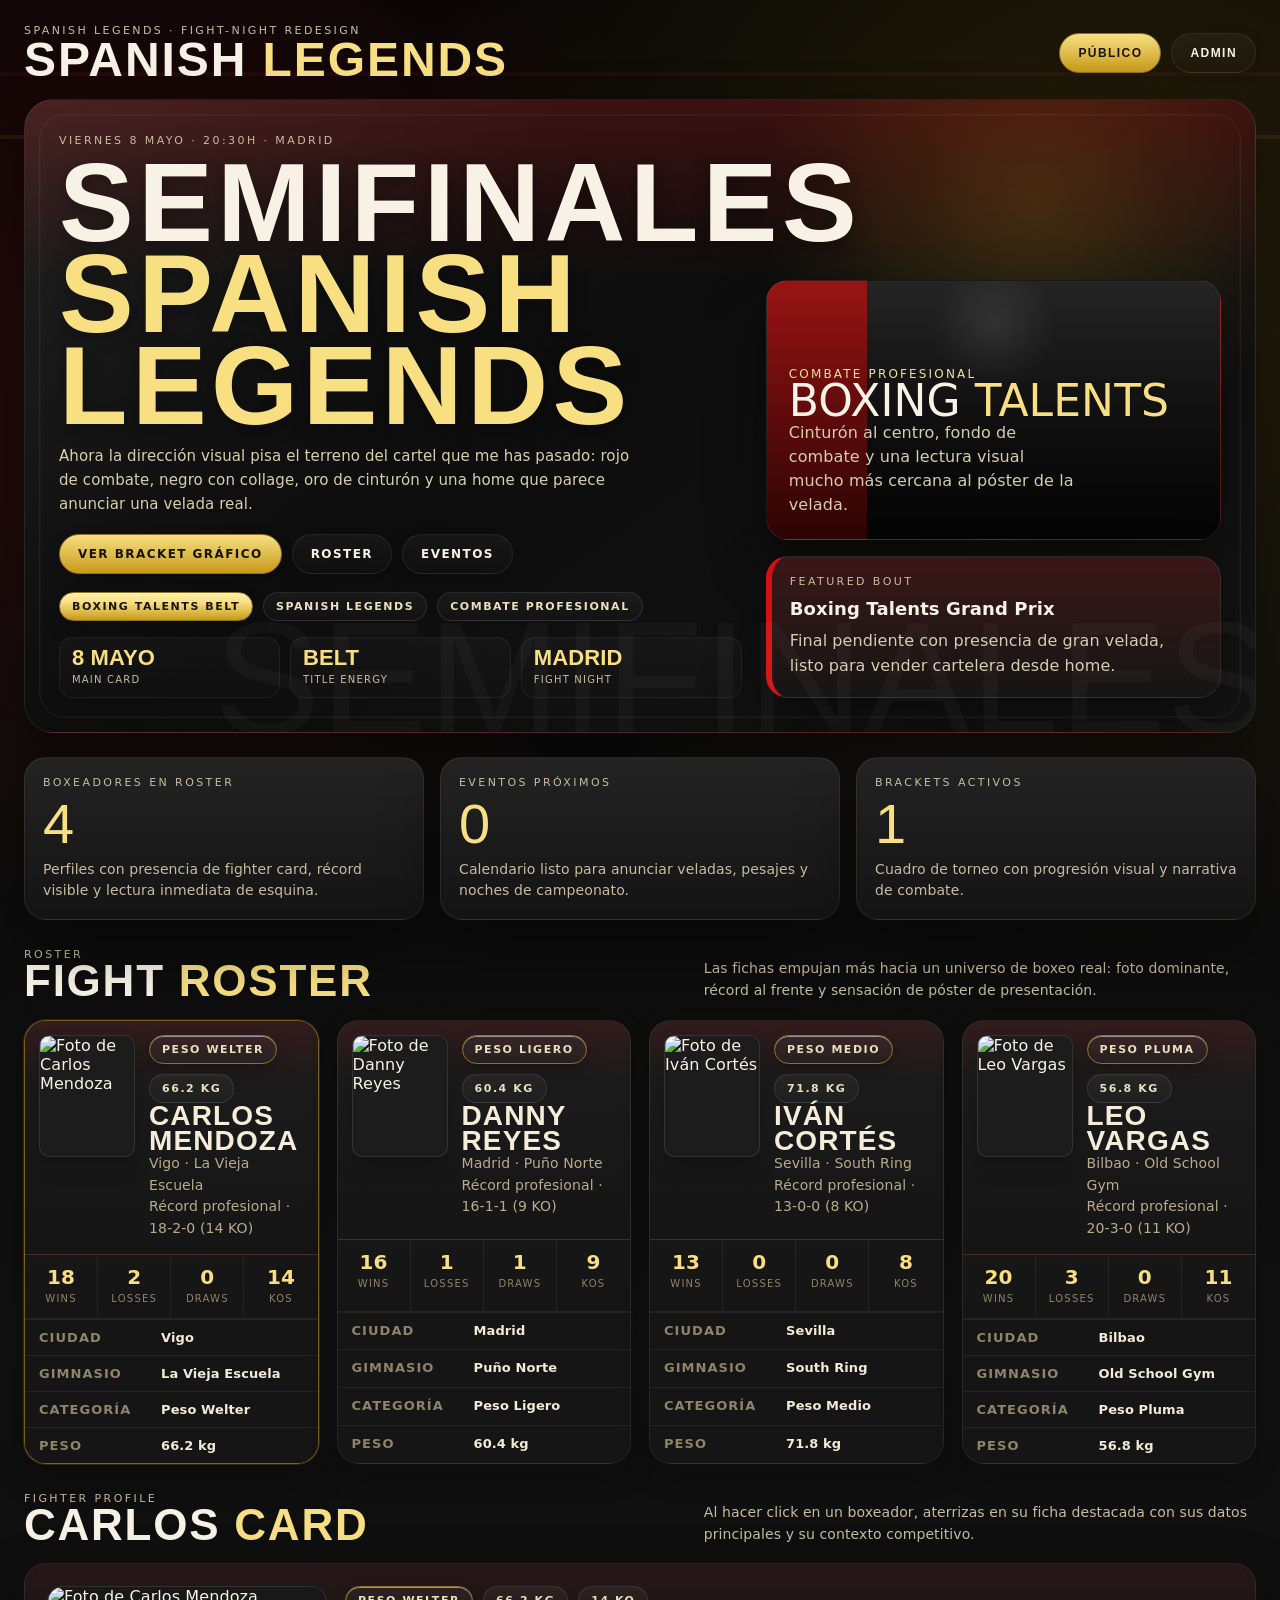
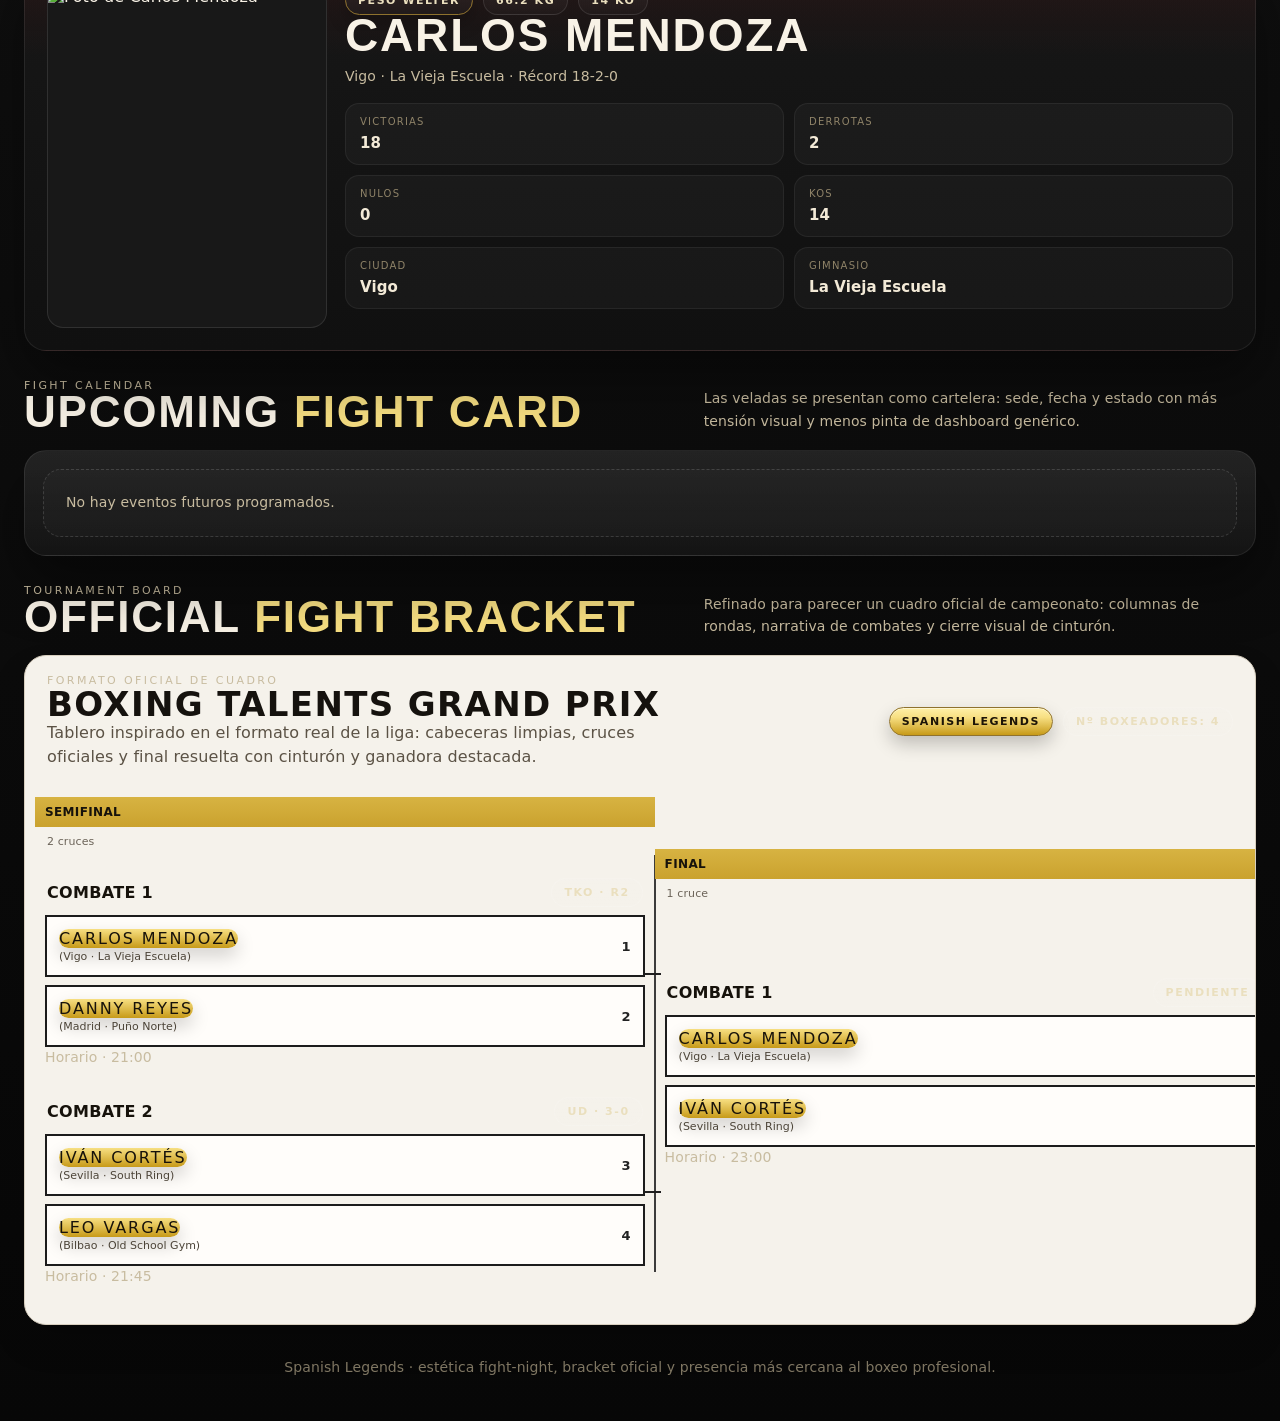
==== commit 89987f0e: "Link bracket fighter names to profile cards" ====
--- a/index.html
+++ b/index.html
@@ -777,6 +777,26 @@
       color: #1f1a13;
     }
 
+    .slot-name-link {
+      appearance: none;
+      border: 0;
+      background: transparent;
+      padding: 0;
+      margin: 0;
+      font: inherit;
+      font-weight: inherit;
+      color: inherit;
+      cursor: pointer;
+      text-align: left;
+      transition: color .18s ease, opacity .18s ease;
+    }
+
+    .slot-name-link:hover,
+    .slot-name-link:focus-visible {
+      color: #8f722e;
+      outline: none;
+    }
+
     .slot-meta {
       font-size: 11px;
       letter-spacing: 0;
@@ -1312,10 +1332,13 @@
     function renderFighterSlot(match, fighterId, slotLabel, isWinner) {
       const fighter = fighterById(fighterId);
       const isBye = !fighterId && slotLabel;
+      const slotName = fighter
+        ? `<button class="slot-name slot-name-link" type="button" data-action="show-fighter-profile" data-id="${fighter.id}">${fighter.name}</button>`
+        : `<div class="slot-name">${isBye ? 'Bye' : 'Pendiente'}</div>`;
       return `
         <div class="fighter-slot ${isWinner ? 'winner' : 'pending'}">
           <div>
-            <div class="slot-name">${fighter?.name || (isBye ? 'Bye' : 'Pendiente')}</div>
+            ${slotName}
             <div class="slot-meta">${fighter ? `(${fighter.city} · ${fighter.gym})` : (isBye ? 'Pase automático' : 'Por definir')}</div>
           </div>
           <span class="${isWinner ? 'winner-chip' : 'slot-seed'}">${slotLabel || ''}</span>
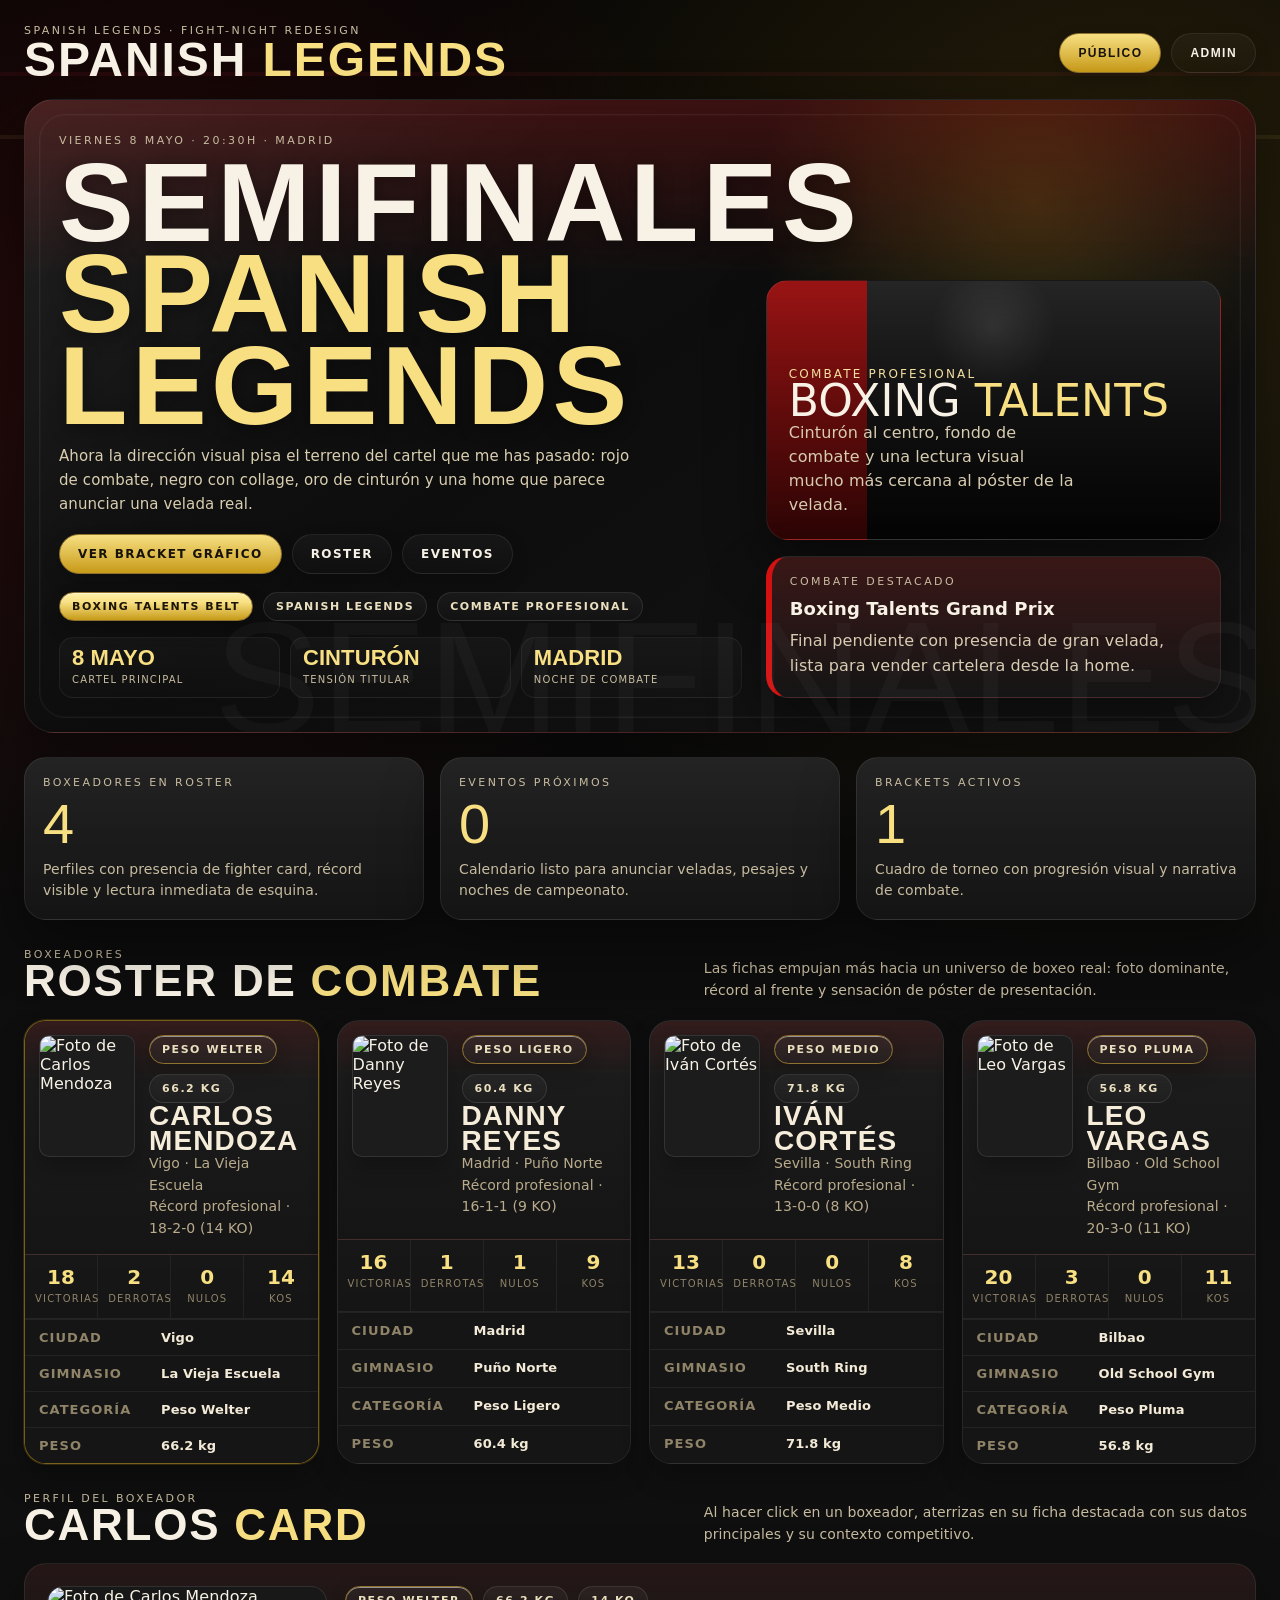
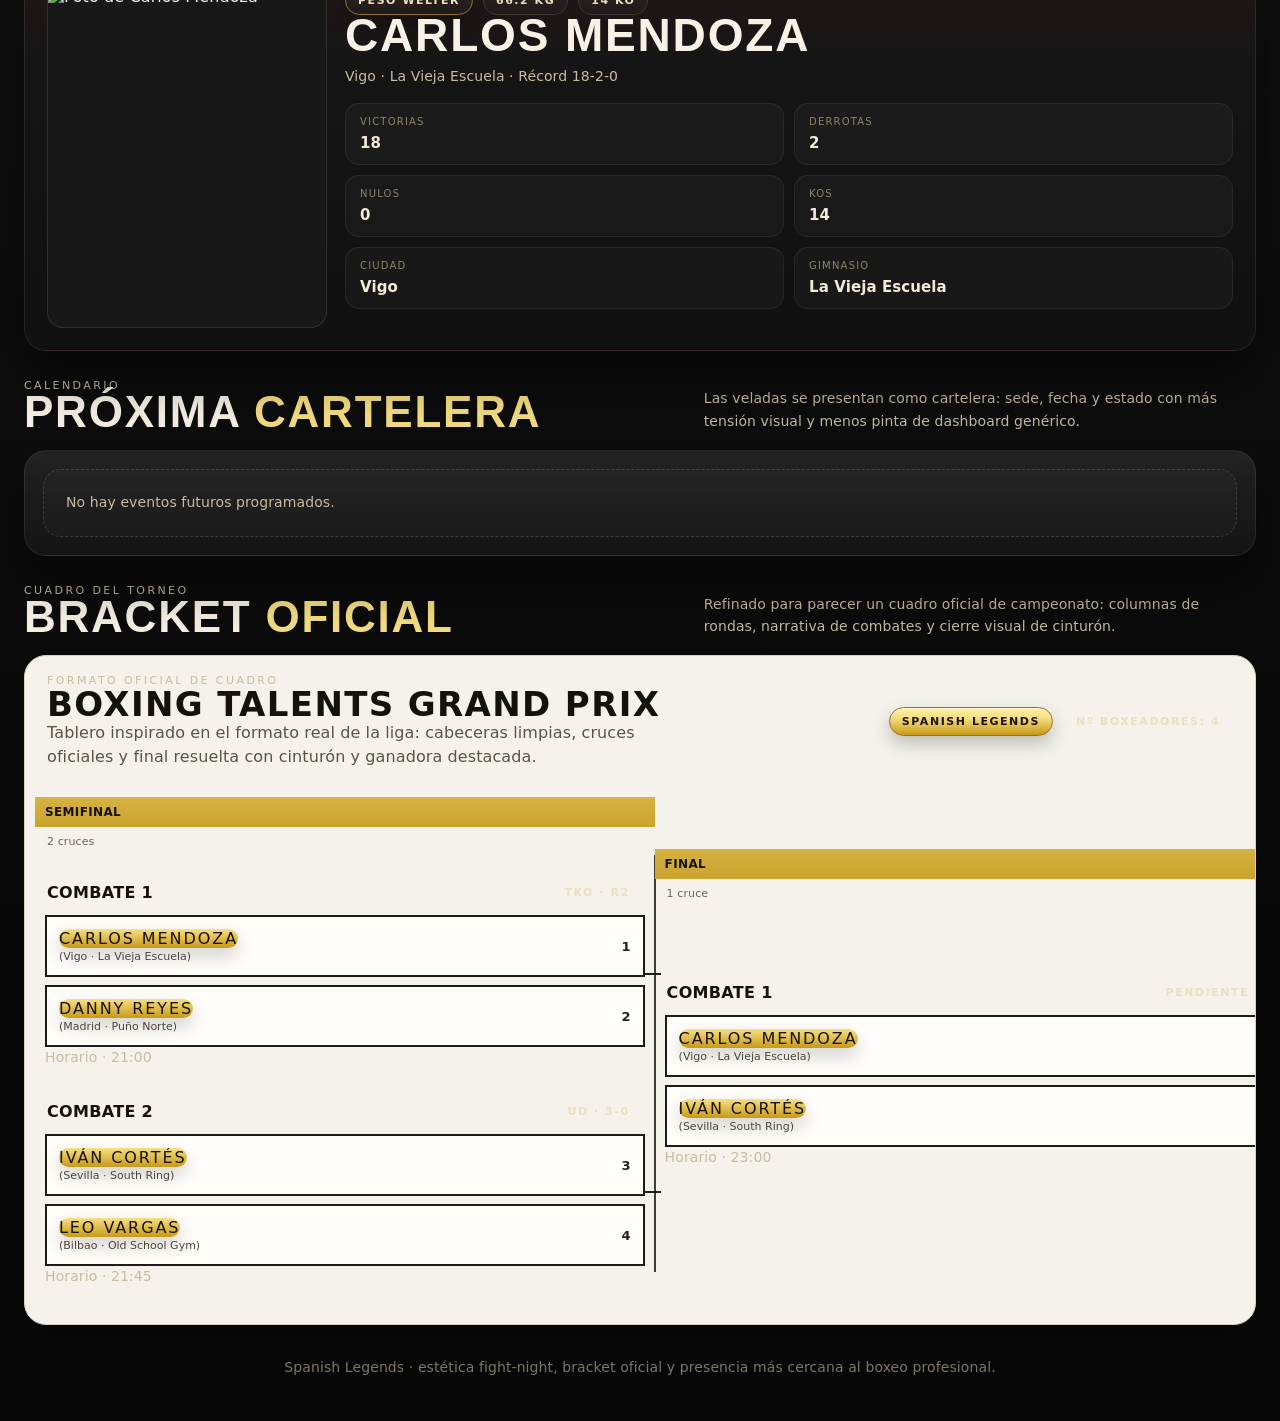
==== commit f4fccdcd: "Harden bracket admin rules and unify public copy" ====
--- a/index.html
+++ b/index.html
@@ -1231,7 +1231,16 @@
       if (participants.length > 8) {
         return 'Por ahora el bracket soporta entre 2 y 8 participantes';
       }
+      if (new Set(participants).size !== participants.length) {
+        return 'No puedes repetir el mismo boxeador dentro del bracket';
+      }
       return null;
+    }
+
+    function fighterIsUsedInBrackets(fighterId, brackets = state.brackets) {
+      return brackets.some(bracket => bracket.rounds?.some(round => round.matches?.some(match => (
+        match.fighter1Id === fighterId || match.fighter2Id === fighterId || match.winnerId === fighterId
+      ))));
     }
 
     function toDateOnly(value) {
@@ -1317,7 +1326,7 @@
       const match = clone.rounds?.[roundIndex]?.matches?.[matchIndex];
       if (!match) return clone;
       match.winnerId = winnerId;
-      match.method = roundIndex === clone.rounds.length - 1 ? 'Champion decided' : 'Ganador confirmado';
+      match.method = roundIndex === clone.rounds.length - 1 ? 'Campeón decidido' : 'Ganador confirmado';
       propagateBracketForward(clone.rounds, roundIndex);
       return clone;
     }
@@ -1403,7 +1412,7 @@
                   <p class="champion-copy">${champion ? `${champion.city} · ${champion.gym} · ${champion.wins}-${champion.losses}-${champion.draws}` : 'La final mostrará aquí a la campeona una vez se cierre el último cruce.'}</p>
                   <div class="brand-row">
                     <span class="belt-mark">Boxing Talents</span>
-                    <span class="brand-pill">Champion</span>
+                    <span class="brand-pill">Campeón</span>
                   </div>
                 </article>
               </section>
@@ -1437,9 +1446,9 @@
                 <span class="brand-pill">Combate profesional</span>
               </div>
               <div class="impact-strip">
-                <div class="impact-pill"><strong>8 MAYO</strong><span>main card</span></div>
-                <div class="impact-pill"><strong>BELT</strong><span>title energy</span></div>
-                <div class="impact-pill"><strong>MADRID</strong><span>fight night</span></div>
+                <div class="impact-pill"><strong>8 MAYO</strong><span>cartel principal</span></div>
+                <div class="impact-pill"><strong>CINTURÓN</strong><span>tensión titular</span></div>
+                <div class="impact-pill"><strong>MADRID</strong><span>noche de combate</span></div>
               </div>
             </div>
             <div class="hero-side">
@@ -1449,9 +1458,9 @@
                 <p class="poster-subtitle">Cinturón al centro, fondo de combate y una lectura visual mucho más cercana al póster de la velada.</p>
               </article>
               <article class="promo-card">
-                <div class="eyebrow">Featured bout</div>
-                <strong>${champion ? champion.name : activeBracket?.name || 'Championship mode'}</strong>
-                <p>${champion ? `Aspirante destacado al cinturón en ${champion.category}, con presencia de main event.` : 'Final pendiente con presencia de gran velada, listo para vender cartelera desde home.'}</p>
+                <div class="eyebrow">Combate destacado</div>
+                <strong>${champion ? champion.name : activeBracket?.name || 'Modo campeonato'}</strong>
+                <p>${champion ? `Aspirante destacado al cinturón en ${champion.category}, con presencia de combate estelar.` : 'Final pendiente con presencia de gran velada, lista para vender cartelera desde la home.'}</p>
               </article>
             </div>
           </div>
@@ -1478,8 +1487,8 @@
         <section id="fighters" class="section">
           <div class="section-head">
             <div>
-              <div class="eyebrow">Roster</div>
-              <h2 class="section-title">Fight <span>roster</span></h2>
+              <div class="eyebrow">Boxeadores</div>
+              <h2 class="section-title">Roster de <span>combate</span></h2>
             </div>
             <p class="section-copy">Las fichas empujan más hacia un universo de boxeo real: foto dominante, récord al frente y sensación de póster de presentación.</p>
           </div>
@@ -1499,9 +1508,9 @@
                   </div>
                 </div>
                 <div class="fighter-record">
-                  <div class="fighter-stat"><strong>${f.wins}</strong><span>Wins</span></div>
-                  <div class="fighter-stat"><strong>${f.losses}</strong><span>Losses</span></div>
-                  <div class="fighter-stat"><strong>${f.draws}</strong><span>Draws</span></div>
+                  <div class="fighter-stat"><strong>${f.wins}</strong><span>Victorias</span></div>
+                  <div class="fighter-stat"><strong>${f.losses}</strong><span>Derrotas</span></div>
+                  <div class="fighter-stat"><strong>${f.draws}</strong><span>Nulos</span></div>
                   <div class="fighter-stat"><strong>${f.kos}</strong><span>KOs</span></div>
                 </div>
                 <dl class="fighter-table">
@@ -1519,7 +1528,7 @@
           <section id="fighter-profile" class="section">
             <div class="section-head">
               <div>
-                <div class="eyebrow">Fighter profile</div>
+                <div class="eyebrow">Perfil del boxeador</div>
                 <h2 class="section-title">${selectedFighter.name.split(' ')[0]} <span>card</span></h2>
               </div>
               <p class="section-copy">Al hacer click en un boxeador, aterrizas en su ficha destacada con sus datos principales y su contexto competitivo.</p>
@@ -1550,8 +1559,8 @@
         <section id="events" class="section">
           <div class="section-head">
             <div>
-              <div class="eyebrow">Fight calendar</div>
-              <h2 class="section-title">Upcoming <span>fight card</span></h2>
+              <div class="eyebrow">Calendario</div>
+              <h2 class="section-title">Próxima <span>cartelera</span></h2>
             </div>
             <p class="section-copy">Las veladas se presentan como cartelera: sede, fecha y estado con más tensión visual y menos pinta de dashboard genérico.</p>
           </div>
@@ -1566,7 +1575,7 @@
                   <h3 class="event-name">${e.name}</h3>
                   <p class="event-meta">${e.venue}</p>
                   <div class="brand-row">
-                    <span class="brand-pill">Fight Night</span>
+                    <span class="brand-pill">Noche de combate</span>
                     <span class="brand-pill">Boxing Talents</span>
                   </div>
                 </article>
@@ -1580,8 +1589,8 @@
         <section id="bracket" class="section">
           <div class="section-head">
             <div>
-              <div class="eyebrow">Tournament board</div>
-              <h2 class="section-title">Official <span>fight bracket</span></h2>
+              <div class="eyebrow">Cuadro del torneo</div>
+              <h2 class="section-title">Bracket <span>oficial</span></h2>
             </div>
             <p class="section-copy">Refinado para parecer un cuadro oficial de campeonato: columnas de rondas, narrativa de combates y cierre visual de cinturón.</p>
           </div>
@@ -1837,11 +1846,24 @@
       });
 
       document.querySelectorAll('[data-action="delete-fighter"]').forEach(btn => btn.onclick = () => {
+        const fighterId = btn.dataset.id;
+        const fighter = fighterById(fighterId);
+        const msg = document.getElementById('fighter-msg');
+        if (fighterIsUsedInBrackets(fighterId)) {
+          if (msg) {
+            msg.className = 'err';
+            msg.textContent = `No puedes eliminar a ${fighter?.name || 'este boxeador'} porque ya participa en un bracket.`;
+          }
+          return;
+        }
+        if (!confirm(`¿Seguro que quieres eliminar a ${fighter?.name || 'este boxeador'}?`)) return;
         setState(s => {
-          const fighters = s.fighters.filter(f => f.id !== btn.dataset.id);
+          const fighters = s.fighters.filter(f => f.id !== fighterId);
+          const fallbackSelectedId = s.ui.selectedFighterId === fighterId ? (fighters[0]?.id || null) : s.ui.selectedFighterId;
           return {
             ...s,
             fighters,
+            ui: { ...s.ui, selectedFighterId: fallbackSelectedId },
             brackets: s.brackets.map(b => enrichBracket(b, fighters))
           };
         });
@@ -1886,12 +1908,13 @@
           const name = String(fd.get('name') || '');
           const roundName = String(fd.get('roundName') || '');
           const participants = fd.getAll('participants').map(String);
+          const uniqueParticipants = [...new Set(participants)];
           const msg = document.getElementById('bracket-msg');
           if (!name || !roundName) { msg.className = 'err'; msg.textContent = 'Nombre y ronda son obligatorios'; return; }
-          const roundErr = validateRoundSize(participants);
+          const roundErr = validateRoundSize(uniqueParticipants);
           if (roundErr) { msg.className = 'err'; msg.textContent = roundErr; return; }
 
-          const rounds = buildBracketRounds(participants, roundName);
+          const rounds = buildBracketRounds(uniqueParticipants, roundName);
           propagateBracketForward(rounds, 0);
           setState(s => ({
             ...s,
@@ -1901,8 +1924,8 @@
               season: new Date().getFullYear().toString(),
               venue: 'Venue por definir',
               rounds,
-              participantCount: participants.length,
-              bracketSize: nextPowerOfTwo(participants.length),
+              participantCount: uniqueParticipants.length,
+              bracketSize: nextPowerOfTwo(uniqueParticipants.length),
               isActive: true
             }]
           }));
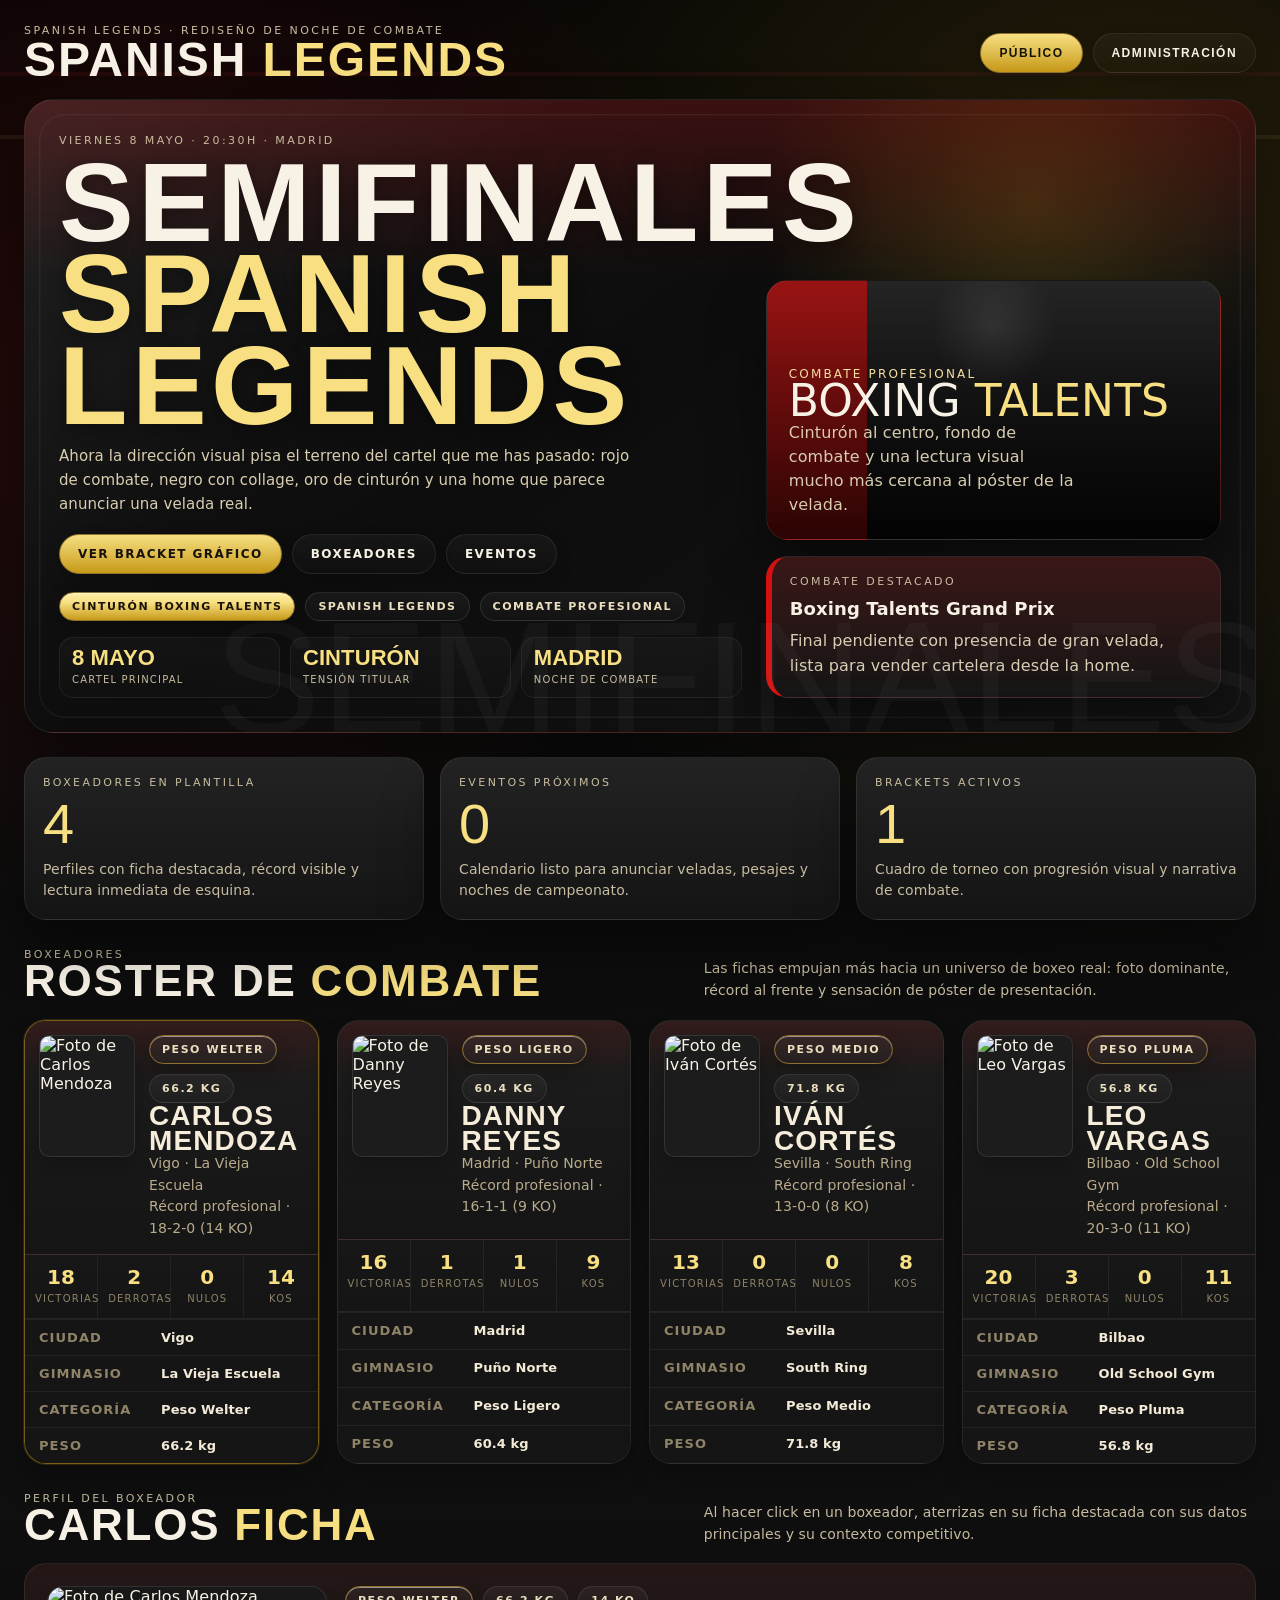
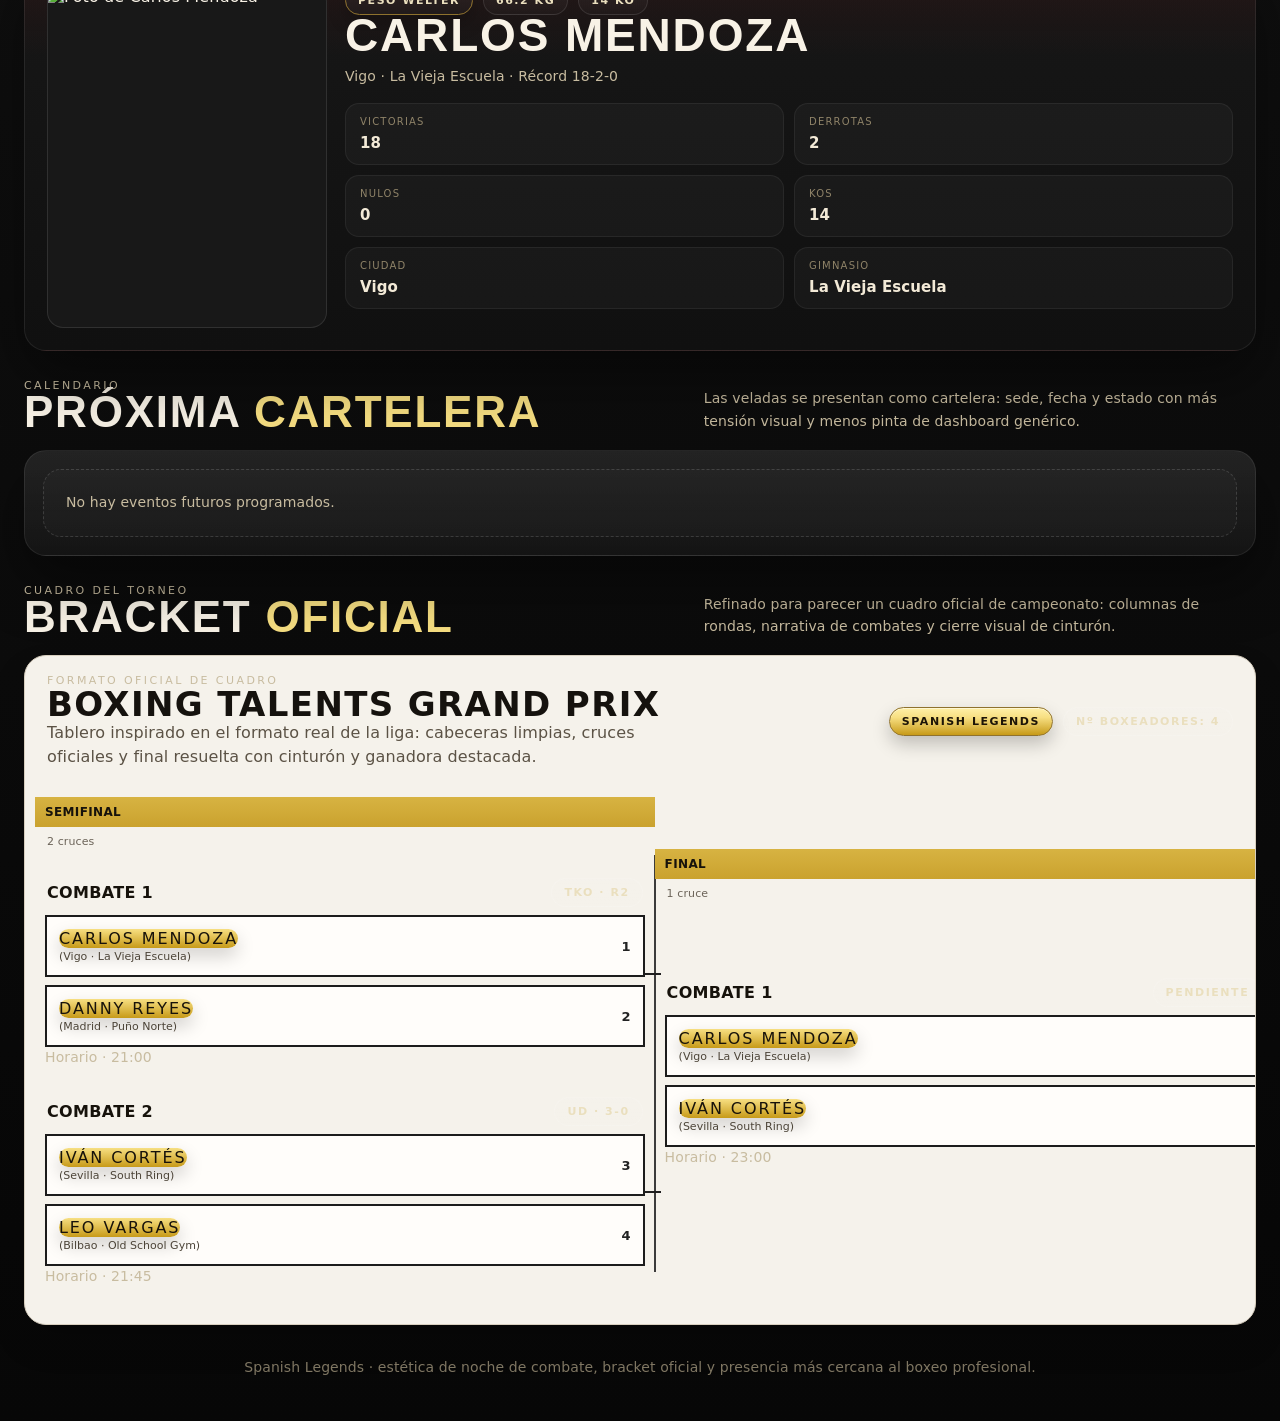
==== commit 96d31218: "Stabilize bracket participants and polish public copy" ====
--- a/index.html
+++ b/index.html
@@ -1090,6 +1090,7 @@
         venue: 'Madrid Fight Dome',
         isActive: true,
         rounds,
+        participantIds: [...participants],
         participantCount: participants.length,
         bracketSize: nextPowerOfTwo(participants.length)
       };
@@ -1134,9 +1135,12 @@
     }
 
     function enrichBracket(bracket, fallbackFighters) {
-      const participants = fallbackFighters.slice(0, Math.max(2, Math.min(8, fallbackFighters.length))).map(f => f.id);
+      const fallbackParticipantIds = fallbackFighters.slice(0, Math.max(2, Math.min(8, fallbackFighters.length))).map(f => f.id);
+      const participantIds = Array.isArray(bracket?.participantIds) && bracket.participantIds.length
+        ? [...new Set(bracket.participantIds.filter(Boolean))]
+        : fallbackParticipantIds;
       const rounds = normalizeRounds(bracket?.rounds);
-      const safeRounds = rounds.length ? rounds : buildBracketRounds(participants, getRoundName(nextPowerOfTwo(participants.length)));
+      const safeRounds = rounds.length ? rounds : buildBracketRounds(participantIds, getRoundName(nextPowerOfTwo(participantIds.length)));
       propagateBracketForward(safeRounds, 0);
 
       const participantCount = bracket?.participantCount || new Set((safeRounds[0]?.matches || []).flatMap(match => [match.fighter1Id, match.fighter2Id]).filter(Boolean)).size;
@@ -1147,6 +1151,7 @@
         venue: bracket?.venue || 'Rockanbox Arena',
         isActive: bracket?.isActive !== false,
         rounds: safeRounds,
+        participantIds,
         participantCount,
         bracketSize: bracket?.bracketSize || nextPowerOfTwo(Math.max(2, participantCount))
       };
@@ -1437,11 +1442,11 @@
               <p class="hero-description">Ahora la dirección visual pisa el terreno del cartel que me has pasado: rojo de combate, negro con collage, oro de cinturón y una home que parece anunciar una velada real.</p>
               <div class="hero-actions">
                 <a class="cta" href="#bracket">Ver bracket gráfico</a>
-                <a class="cta secondary" href="#fighters">Roster</a>
+                <a class="cta secondary" href="#fighters">Boxeadores</a>
                 <a class="cta secondary" href="#events">Eventos</a>
               </div>
               <div class="brand-row" style="margin-top:18px;">
-                <span class="belt-mark">Boxing Talents Belt</span>
+                <span class="belt-mark">Cinturón Boxing Talents</span>
                 <span class="brand-pill">Spanish Legends</span>
                 <span class="brand-pill">Combate profesional</span>
               </div>
@@ -1468,9 +1473,9 @@
 
         <section class="stats">
           <article class="card stat-card">
-            <div class="label">Boxeadores en roster</div>
+            <div class="label">Boxeadores en plantilla</div>
             <div class="stat-number">${state.fighters.length}</div>
-            <p class="stat-copy">Perfiles con presencia de fighter card, récord visible y lectura inmediata de esquina.</p>
+            <p class="stat-copy">Perfiles con ficha destacada, récord visible y lectura inmediata de esquina.</p>
           </article>
           <article class="card stat-card">
             <div class="label">Eventos próximos</div>
@@ -1529,7 +1534,7 @@
             <div class="section-head">
               <div>
                 <div class="eyebrow">Perfil del boxeador</div>
-                <h2 class="section-title">${selectedFighter.name.split(' ')[0]} <span>card</span></h2>
+                <h2 class="section-title">${selectedFighter.name.split(' ')[0]} <span>ficha</span></h2>
               </div>
               <p class="section-copy">Al hacer click en un boxeador, aterrizas en su ficha destacada con sus datos principales y su contexto competitivo.</p>
             </div>
@@ -1760,16 +1765,16 @@
       app.innerHTML = `
         <div class="topbar">
           <div>
-            <p class="label">Spanish Legends · fight-night redesign</p>
+            <p class="label">Spanish Legends · rediseño de noche de combate</p>
             <h1 class="page-title">Spanish <span>Legends</span></h1>
           </div>
           <div class="tabs">
             <button class="tab ${state.ui.activeTab === 'public' ? 'active' : 'secondary'}" data-action="set-tab" data-tab="public">Público</button>
-            <button class="tab ${state.ui.activeTab === 'admin' ? 'active' : 'secondary'}" data-action="set-tab" data-tab="admin">Admin</button>
+            <button class="tab ${state.ui.activeTab === 'admin' ? 'active' : 'secondary'}" data-action="set-tab" data-tab="admin">Administración</button>
           </div>
         </div>
         ${state.ui.activeTab === 'public' ? publicView() : adminView()}
-        <footer>Spanish Legends · estética fight-night, bracket oficial y presencia más cercana al boxeo profesional.</footer>
+        <footer>Spanish Legends · estética de noche de combate, bracket oficial y presencia más cercana al boxeo profesional.</footer>
       `;
       bindEvents();
     }
@@ -1897,7 +1902,15 @@
       });
 
       document.querySelectorAll('[data-action="delete-event"]').forEach(btn => btn.onclick = () => {
-        setState(s => ({ ...s, events: s.events.filter(ev => ev.id !== btn.dataset.id) }));
+        const eventId = btn.dataset.id;
+        const event = state.events.find(ev => ev.id === eventId);
+        const msg = document.getElementById('event-msg');
+        if (!confirm(`¿Seguro que quieres eliminar el evento ${event?.name || 'seleccionado'}?`)) return;
+        setState(s => ({ ...s, events: s.events.filter(ev => ev.id !== eventId) }));
+        if (msg) {
+          msg.className = 'ok';
+          msg.textContent = `Evento eliminado: ${event?.name || 'sin nombre'}`;
+        }
       });
 
       const bracketForm = document.getElementById('bracket-form');
@@ -1924,6 +1937,7 @@
               season: new Date().getFullYear().toString(),
               venue: 'Venue por definir',
               rounds,
+              participantIds: [...uniqueParticipants],
               participantCount: uniqueParticipants.length,
               bracketSize: nextPowerOfTwo(uniqueParticipants.length),
               isActive: true
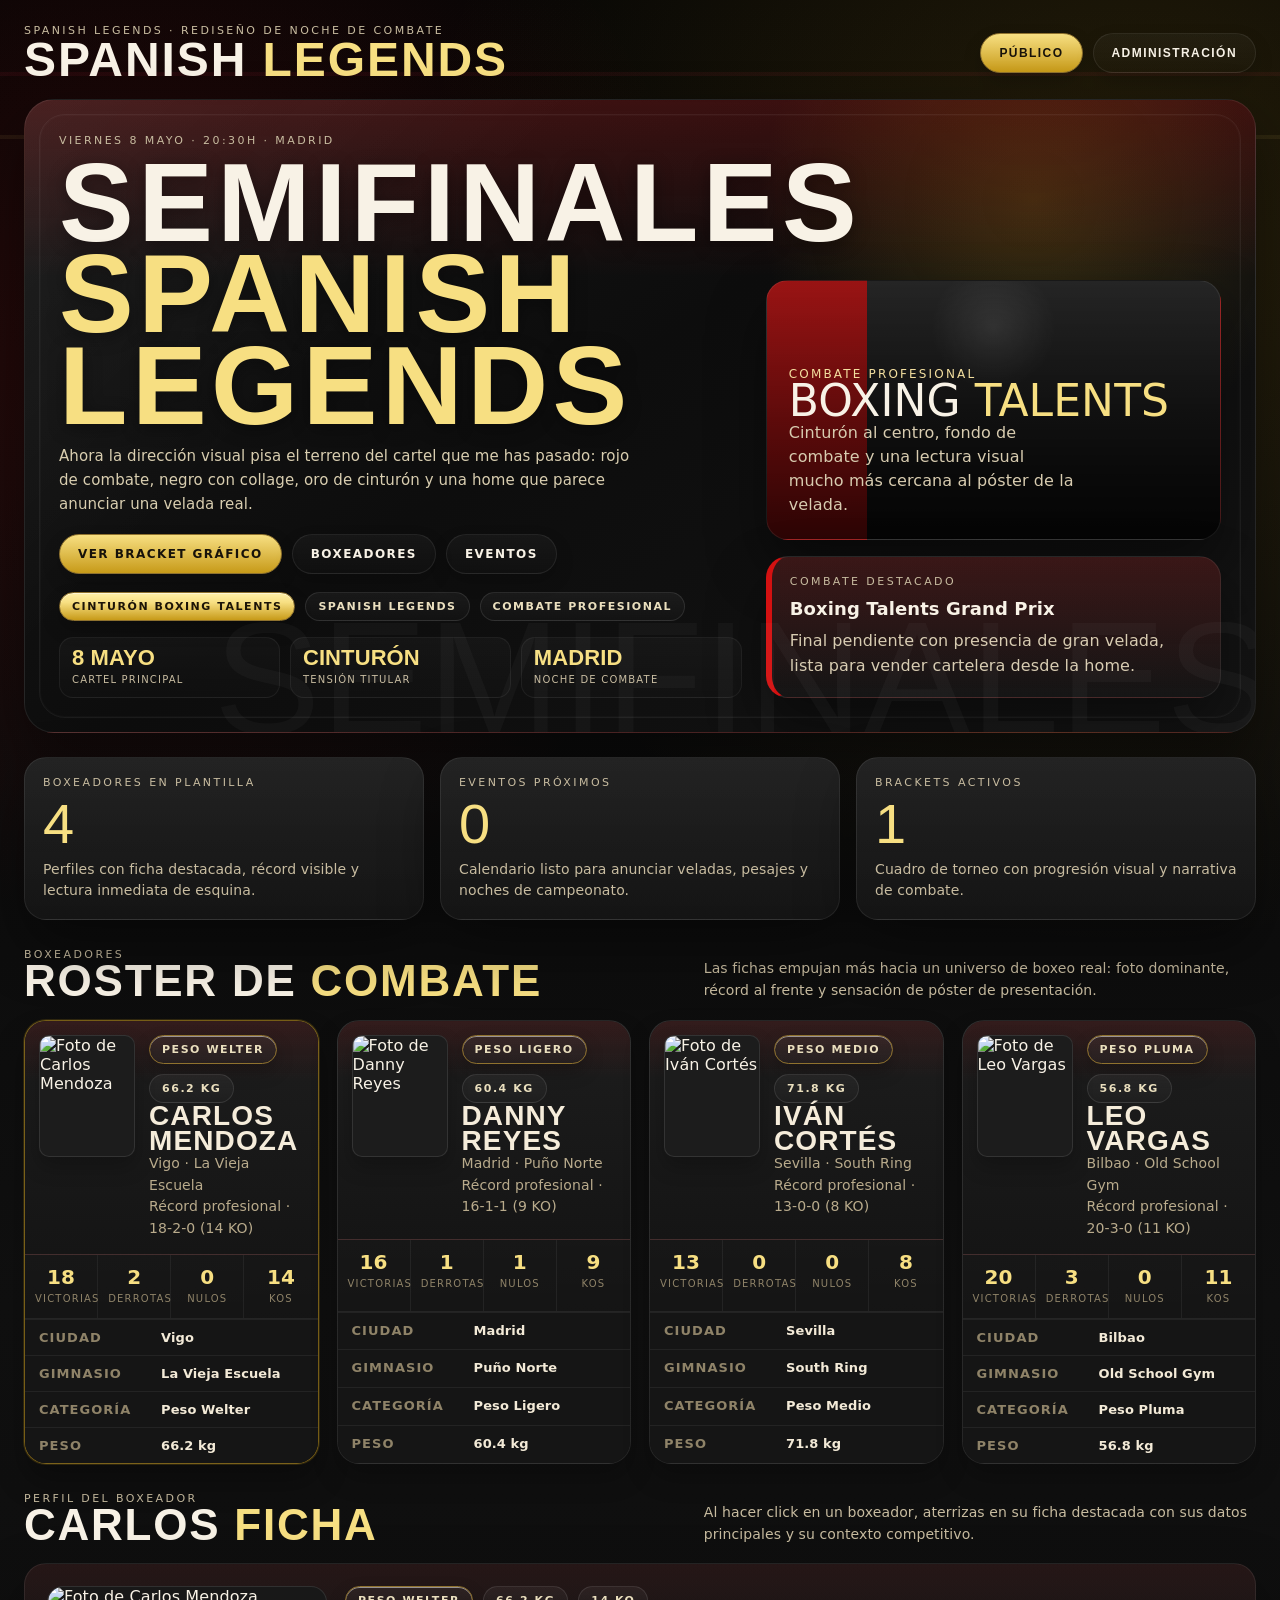
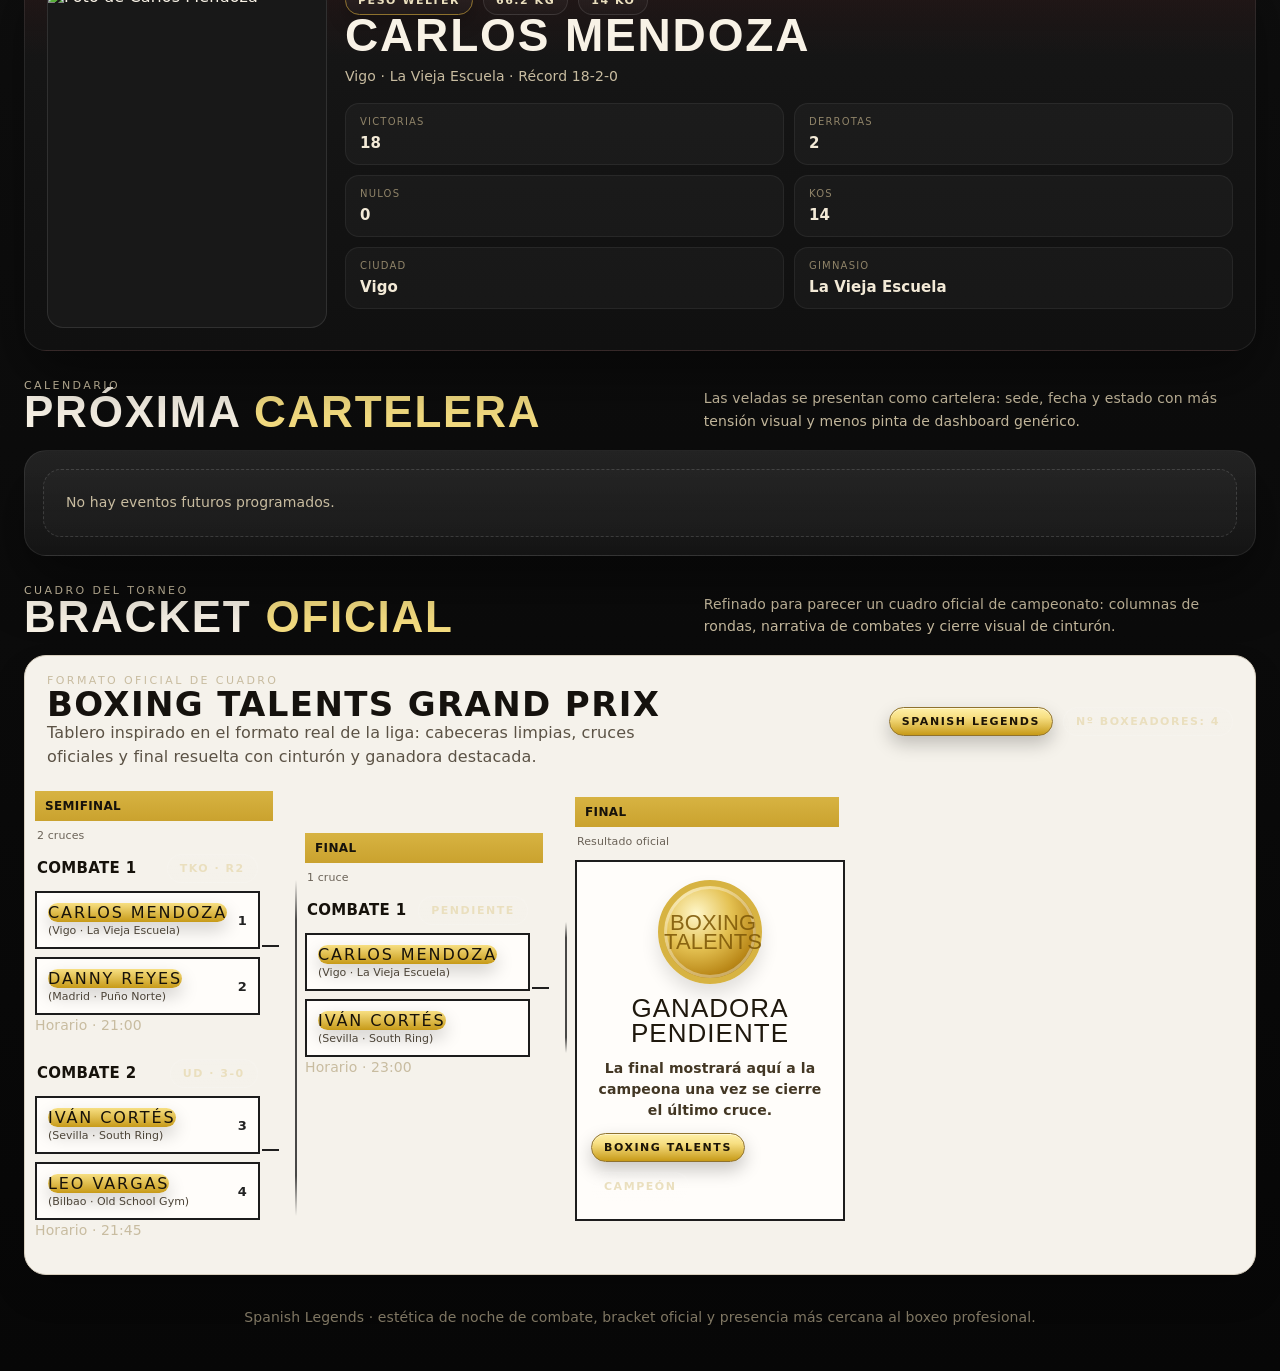
==== commit f68ca935: "Refactor bracket layout for cleaner responsive connectors" ====
--- a/index.html
+++ b/index.html
@@ -635,13 +635,17 @@
 
     .bracket-graphic {
       overflow-x: auto;
-      padding: 0 0 18px;
+      padding: 0 0 14px;
+      scrollbar-width: thin;
+      scroll-snap-type: x proximity;
     }
 
     .bracket-grid {
+      --col-width: clamp(210px, 22vw, 270px);
+      --connector-gutter: clamp(18px, 2vw, 26px);
       display: grid;
       grid-auto-flow: column;
-      grid-auto-columns: minmax(210px, 1fr);
+      grid-auto-columns: var(--col-width);
       gap: 0;
       min-width: max-content;
       align-items: start;
@@ -651,29 +655,45 @@
     .round-col {
       position: relative;
       display: grid;
+      align-content: start;
+      gap: 10px;
+      min-width: var(--col-width);
+      padding: var(--round-offset, 18px) var(--connector-gutter) 0 0;
+      scroll-snap-align: start;
+    }
+
+    .round-header {
+      position: sticky;
+      left: 0;
+      z-index: 1;
+      background: #f5f2eb;
+      padding-right: 6px;
+    }
+
+    .round-body {
+      position: relative;
+      display: grid;
       gap: var(--match-gap, 42px);
-      padding: var(--round-offset, 18px) 10px 0;
-      min-width: 210px;
-    }
-
-    .round-col::after {
+    }
+
+    .round-body::after {
       content: "";
       position: absolute;
-      top: 76px;
-      right: -1px;
+      top: 26px;
+      right: calc((var(--connector-gutter) * -1) + 8px);
       width: 2px;
-      height: calc(100% - 92px);
-      background: #1d1d1d;
-      opacity: .85;
-    }
-
-    .round-col:last-child::after,
-    .round-col.champion-col::after { display: none; }
+      height: calc(100% - 52px);
+      background: linear-gradient(180deg, transparent, #1d1d1d 12%, #1d1d1d 88%, transparent);
+      opacity: .8;
+    }
+
+    .round-col:last-child .round-body::after,
+    .round-col.champion-col .round-body::after { display: none; }
 
     .round-title {
       display: block;
-      width: calc(100% + 20px);
-      margin: 0 -10px 8px;
+      width: 100%;
+      margin: 0 0 8px;
       padding: 8px 10px;
       border-radius: 0;
       text-align: left;
@@ -693,6 +713,25 @@
       padding-left: 2px;
     }
 
+    .match-node {
+      position: relative;
+      padding-right: calc(var(--connector-gutter) - 6px);
+    }
+
+    .match-node::after {
+      content: "";
+      position: absolute;
+      top: 50%;
+      right: 0;
+      width: calc(var(--connector-gutter) - 8px);
+      height: 2px;
+      background: #1f1f1f;
+      transform: translateY(-50%);
+    }
+
+    .round-col:last-child .match-node::after,
+    .champion-col .match-node::after { display: none; }
+
     .match-card {
       position: relative;
       padding: 0;
@@ -700,24 +739,11 @@
       background: transparent;
       border: 0;
       box-shadow: none;
-      overflow: visible;
-    }
-
-    .match-card::before {
-      content: "";
-      position: absolute;
-      right: -16px;
-      top: 50%;
-      width: 16px;
-      height: 2px;
-      background: #1f1f1f;
-      transform: translateY(-50%);
-    }
-
+      overflow: hidden;
+    }
+
+    .match-card::before,
     .match-card::after { display: none; }
-
-    .round-col:last-child .match-card::before,
-    .champion-col .match-card::before { display: none; }
 
     .match-topline,
     .champion-card,
@@ -730,12 +756,13 @@
     .match-topline {
       grid-template-columns: 1fr auto;
       align-items: center;
+      gap: 8px;
       margin-bottom: 8px;
       padding: 0 2px;
     }
 
     .match-vs {
-      font-size: 16px;
+      font-size: 15px;
       line-height: 1;
       color: #16120b;
       font-family: Inter, system-ui, sans-serif;
@@ -745,11 +772,11 @@
     }
 
     .fighter-slot {
-      grid-template-columns: 1fr auto;
+      grid-template-columns: minmax(0, 1fr) auto;
       align-items: center;
       gap: 10px;
-      padding: 12px 12px;
-      min-height: 44px;
+      padding: 10px 11px;
+      min-height: 42px;
       border-radius: 0;
       border: 2px solid #1c1c1c;
       background: #fffdfa;
@@ -824,17 +851,18 @@
     }
 
     .champion-col {
-      min-width: 230px;
+      min-width: clamp(210px, 20vw, 250px);
       align-self: start;
       padding-top: 18px;
+      padding-right: 0;
     }
 
     .champion-card {
       align-content: center;
       justify-items: center;
-      gap: 14px;
-      min-height: 320px;
-      padding: 20px 14px;
+      gap: 12px;
+      min-height: 280px;
+      padding: 18px 14px;
       border-radius: 0;
       background: #fffdfa;
       border: 2px solid #1d1d1d;
@@ -957,9 +985,14 @@
       .slot-seed,
       .winner-chip { grid-column: 2; justify-self: start; }
       .slot-photo { width: 46px; height: 46px; border-radius: 12px; }
-      .bracket-grid { grid-auto-columns: minmax(190px, 1fr); }
+      .bracket-grid {
+        --col-width: minmax(180px, 1fr);
+        --connector-gutter: 16px;
+        grid-auto-columns: 180px;
+      }
       .round-col,
-      .champion-col { min-width: 190px; }
+      .champion-col { min-width: 180px; }
+      .round-body { gap: clamp(18px, 5vw, 28px) !important; }
       .impact-strip,
       .fighter-profile-grid { grid-template-columns: 1fr; }
       .fighter-profile-panel { grid-template-columns: 1fr; }
@@ -1384,42 +1417,48 @@
           <div class="bracket-graphic">
             <div class="bracket-grid">
               ${bracket.rounds.map((round, roundIndex) => `
-                <section class="round-col" style="--round-offset:${18 + roundIndex * 52}px; --match-gap:${28 + roundIndex * 48}px;">
-                  <div>
+                <section class="round-col" style="--round-offset:${12 + roundIndex * 42}px; --match-gap:${22 + roundIndex * 38}px;">
+                  <div class="round-header">
                     <span class="round-title">${round.name}</span>
                     <p class="round-subtitle">${round.matches.length} cruce${round.matches.length !== 1 ? 's' : ''}</p>
                   </div>
-                  ${round.matches.map((match, matchIndex) => {
-                    const winnerA = match.winnerId && match.winnerId === match.fighter1Id;
-                    const winnerB = match.winnerId && match.winnerId === match.fighter2Id;
-                    return `
-                      <article class="match-card">
-                        <div class="match-topline">
-                          <div class="match-vs">Combate ${matchIndex + 1}</div>
-                          <span class="status-chip">${match.method || 'Pendiente'}</span>
+                  <div class="round-body">
+                    ${round.matches.map((match, matchIndex) => {
+                      const winnerA = match.winnerId && match.winnerId === match.fighter1Id;
+                      const winnerB = match.winnerId && match.winnerId === match.fighter2Id;
+                      return `
+                        <div class="match-node">
+                          <article class="match-card">
+                            <div class="match-topline">
+                              <div class="match-vs">Combate ${matchIndex + 1}</div>
+                              <span class="status-chip">${match.method || 'Pendiente'}</span>
+                            </div>
+                            ${renderFighterSlot(match, match.fighter1Id, match.seed1 || '', winnerA)}
+                            ${renderFighterSlot(match, match.fighter2Id, match.seed2 || '', winnerB)}
+                            <p class="match-note">${match.scheduled ? `Horario · ${match.scheduled}` : (match.method === 'Bye' ? 'Pase automático a la siguiente ronda.' : 'Cuadro pendiente de resolución oficial.')}</p>
+                          </article>
                         </div>
-                        ${renderFighterSlot(match, match.fighter1Id, match.seed1 || '', winnerA)}
-                        ${renderFighterSlot(match, match.fighter2Id, match.seed2 || '', winnerB)}
-                        <p class="match-note">${match.scheduled ? `Horario · ${match.scheduled}` : (match.method === 'Bye' ? 'Pase automático a la siguiente ronda.' : 'Cuadro pendiente de resolución oficial.')}</p>
-                      </article>
-                    `;
-                  }).join('')}
+                      `;
+                    }).join('')}
+                  </div>
                 </section>
               `).join('')}
               <section class="round-col champion-col">
-                <div>
+                <div class="round-header">
                   <span class="round-title">Final</span>
                   <p class="round-subtitle">Resultado oficial</p>
                 </div>
-                <article class="champion-card">
-                  <div class="bracket-medal"></div>
-                  <div class="champion-name">${champion ? champion.name : 'Ganadora pendiente'}</div>
-                  <p class="champion-copy">${champion ? `${champion.city} · ${champion.gym} · ${champion.wins}-${champion.losses}-${champion.draws}` : 'La final mostrará aquí a la campeona una vez se cierre el último cruce.'}</p>
-                  <div class="brand-row">
-                    <span class="belt-mark">Boxing Talents</span>
-                    <span class="brand-pill">Campeón</span>
-                  </div>
-                </article>
+                <div class="round-body">
+                  <article class="champion-card">
+                    <div class="bracket-medal"></div>
+                    <div class="champion-name">${champion ? champion.name : 'Ganadora pendiente'}</div>
+                    <p class="champion-copy">${champion ? `${champion.city} · ${champion.gym} · ${champion.wins}-${champion.losses}-${champion.draws}` : 'La final mostrará aquí a la campeona una vez se cierre el último cruce.'}</p>
+                    <div class="brand-row">
+                      <span class="belt-mark">Boxing Talents</span>
+                      <span class="brand-pill">Campeón</span>
+                    </div>
+                  </article>
+                </div>
               </section>
             </div>
           </div>
